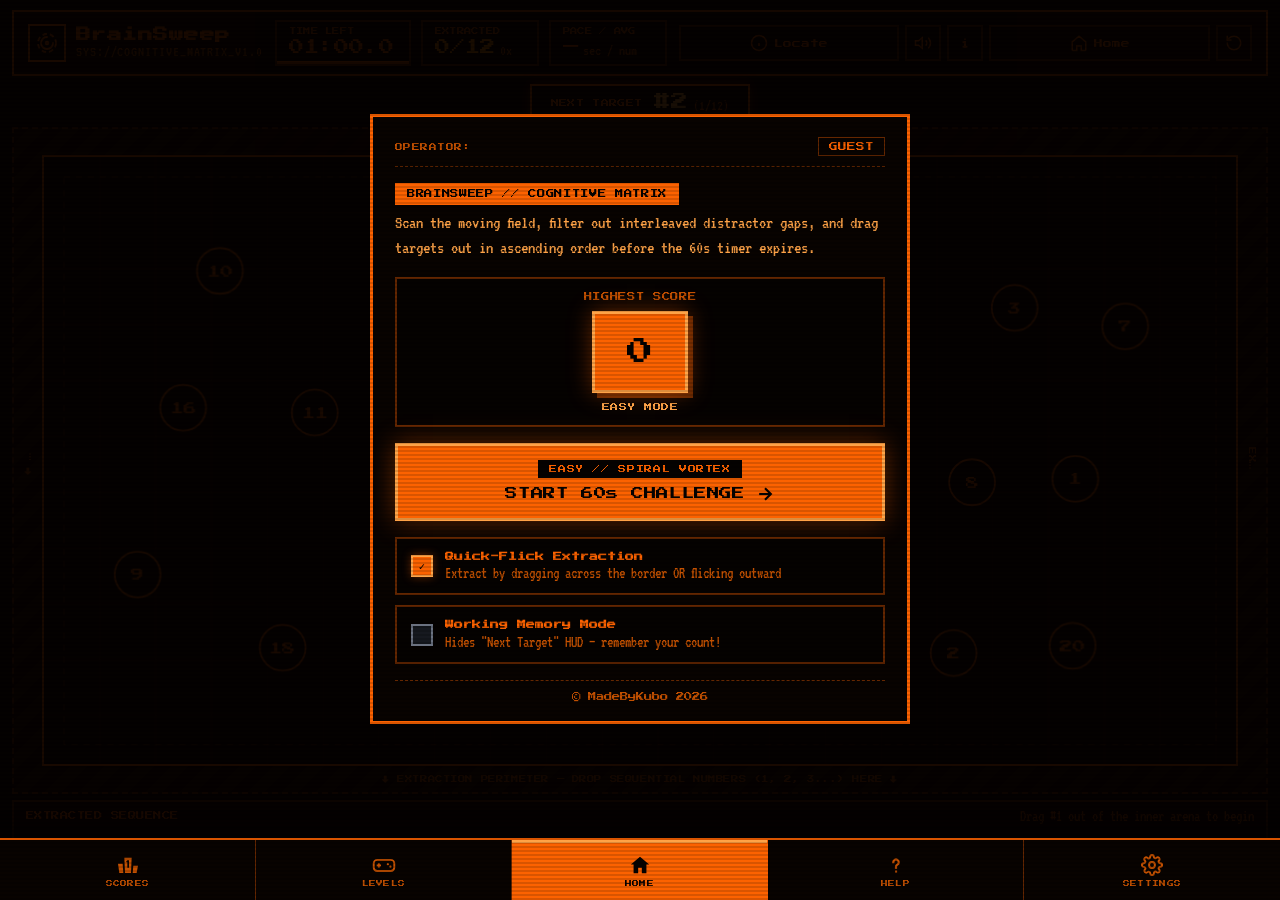
==== index.html @ 67d2efda "Remove subtitles in Settings rows and unify row and badge dimensions" ====
<!DOCTYPE html>
<html lang="en">
<head>
  <meta charset="UTF-8" />
  <meta name="viewport" content="width=device-width, initial-scale=1.0, maximum-scale=1.0, user-scalable=no" />
  <meta name="theme-color" content="#fc6200" />
  <meta name="apple-mobile-web-app-capable" content="yes" />
  <meta name="apple-mobile-web-app-status-bar-style" content="black-translucent" />
  <title>BrainSweep — Cognitive Number Extraction Game</title>
  <link rel="manifest" href="manifest.json" />
  <link rel="icon" href="icon.svg" type="image/svg+xml" />
  <link rel="apple-touch-icon" href="icon.svg" />
  <link rel="preconnect" href="https://fonts.googleapis.com">
  <link rel="preconnect" href="https://fonts.gstatic.com" crossorigin>
  <link href="https://fonts.googleapis.com/css2?family=Press+Start+2P&family=VT323&display=swap" rel="stylesheet">
  <script>
    // Apply saved color theme immediately before first paint to prevent theme flash
    (function () {
      var THEMES = {
        amber:   { bg: '#050200', primary: '#FC6200', border: '#FC6200', accent: '#FFA347' },
        green:   { bg: '#001100', primary: '#39FF14', border: '#008F11', accent: '#FFFFFF' },
        cyan:    { bg: '#0B0C10', primary: '#00E5FF', border: '#00E5FF', accent: '#FF007F' },
        magenta: { bg: '#1A0B1F', primary: '#FF00CC', border: '#FF00CC', accent: '#FFE600' }
      };
      try {
        var saved = localStorage.getItem('brainsweep_theme') || 'amber';
        var t = THEMES[saved] || THEMES.amber;
        var root = document.documentElement;
        root.setAttribute('data-theme', saved in THEMES ? saved : 'amber');
        root.style.setProperty('--bg-color', t.bg);
        root.style.setProperty('--primary-text', t.primary);
        root.style.setProperty('--border-color', t.border);
        root.style.setProperty('--accent-color', t.accent);
        var metaTheme = document.querySelector('meta[name="theme-color"]');
        if (metaTheme) metaTheme.setAttribute('content', t.primary);
      } catch (e) {}
    })();
  </script>
  <link rel="stylesheet" href="styles.css" />
</head>
<body>
  <div class="crt-scanlines" aria-hidden="true"></div>
  <div class="app-shell">
    <!-- Top Navigation / Status Header (Gameplay Screen) -->
    <header class="top-bar">
      <div class="brand">
        <div class="brand-logo" aria-hidden="true">
          <svg class="brainsweep-logo-svg" viewBox="0 0 32 32" width="24" height="24" fill="none" stroke="var(--primary-text)" stroke-width="2.4">
            <circle cx="16" cy="16" r="12" stroke-dasharray="6 4" />
            <path d="M16 8a8 8 0 1 0 8 8" stroke-linecap="round" />
            <circle cx="16" cy="16" r="3" fill="var(--primary-text)" stroke="none" />
          </svg>
        </div>
        <div>
          <h1 class="brand-title">BrainSweep</h1>
          <p class="brand-subtitle">SYS://COGNITIVE_MATRIX_V1.0</p>
        </div>
      </div>

      <!-- Secondary Telemetry HUD in Header -->
      <div class="hud-bar" id="hudBar">
        <div class="hud-card timer-card" id="timerHudCard">
          <span class="hud-label">TIME LEFT</span>
          <div class="hud-value-wrap">
            <span class="hud-value mono" id="hudTimer">01:00.0</span>
          </div>
          <div class="timer-progress-track">
            <div class="timer-progress-bar" id="timerProgressBar"></div>
          </div>
        </div>

        <div class="hud-card streak-card">
          <span class="hud-label">EXTRACTED</span>
          <div class="hud-value-wrap">
            <span class="hud-value accent-emerald" id="hudExtracted">0</span>
            <span class="hud-sub" id="hudStreakBadge">0x streak</span>
          </div>
        </div>

        <div class="hud-card pace-card" id="paceHudCard">
          <span class="hud-label">PACE / AVG</span>
          <div class="hud-value-wrap">
            <span class="hud-value mono" id="hudPace">—</span>
            <span class="hud-sub">sec / num</span>
          </div>
        </div>
      </div>

      <div class="top-actions">
        <button class="icon-btn has-label" id="btnHint" title="Pulse Next Number (H)" aria-label="Pulse Next Number">
          <svg viewBox="0 0 24 24" width="18" height="18" fill="none" stroke="currentColor" stroke-width="2">
            <circle cx="12" cy="12" r="10"/>
            <line x1="12" y1="16" x2="12" y2="12"/>
            <line x1="12" y1="8" x2="12.01" y2="8"/>
          </svg>
          <span class="btn-label">Locate</span>
        </button>
        <button class="icon-btn icon-only" id="btnSound" title="Toggle Sound Effects (M)" aria-label="Toggle Sound">
          <svg id="iconSoundOn" viewBox="0 0 24 24" width="18" height="18" fill="none" stroke="currentColor" stroke-width="2">
            <polygon points="11 5 6 9 2 9 2 15 6 15 11 19 11 5"/>
            <path d="M15.54 8.46a5 5 0 0 1 0 7.07"/>
            <path d="M19.07 4.93a10 10 0 0 1 0 14.14"/>
          </svg>
        </button>
        <button class="icon-btn icon-only" id="btnInfo" title="Help &amp; Rules (I)" aria-label="Game Help">
          <svg viewBox="0 0 24 24" width="18" height="18" fill="none" stroke="currentColor" stroke-width="2.4" stroke-linecap="square">
            <line x1="12" y1="11" x2="12" y2="17"/>
            <line x1="10" y1="11" x2="12" y2="11"/>
            <line x1="10" y1="17" x2="14" y2="17"/>
            <rect x="11" y="6" width="2" height="2" fill="currentColor" stroke="none"/>
          </svg>
        </button>
        <button class="icon-btn has-label" id="btnMenu" title="Return to Home Screen (Esc)" aria-label="Open Home Screen">
          <svg viewBox="0 0 24 24" width="18" height="18" fill="none" stroke="currentColor" stroke-width="2">
            <path d="M3 10.5L12 3l9 7.5V21a1 1 0 0 1-1 1h-5v-6h-6v6H4a1 1 0 0 1-1-1v-10.5z"/>
          </svg>
          <span class="btn-label">Home</span>
        </button>
        <button class="icon-btn icon-only" id="btnReset" title="Reset Round (R)" aria-label="Reset Round">
          <svg viewBox="0 0 24 24" width="18" height="18" fill="none" stroke="currentColor" stroke-width="2" stroke-linecap="round" stroke-linejoin="round">
            <path d="M3 12a9 9 0 1 0 9-9 9.75 9.75 0 0 0-6.74 2.74L3 8"/>
            <polyline points="3 3 3 8 8 8"/>
          </svg>
        </button>
      </div>
    </header>

    <!-- Main Game Stage -->
    <main class="stage-wrapper">
      <!-- Offline Survival Sweep Status Banner -->
      <div class="offline-banner" id="offlineStageBanner" hidden>
        <span>⚡ OFFLINE MODE: SURVIVAL SWEEP</span>
        <span class="offline-banner-sub" id="offlineStageBest">Best Offline Score: 0</span>
      </div>

      <!-- Horizontally Centered Next Target HUD Dock Directly Above Arena -->
      <div class="center-target-dock" id="centerTargetDock">
        <div class="hud-card target-card" id="targetHudCard">
          <span class="hud-label">NEXT TARGET</span>
          <div class="hud-value-wrap">
            <span class="hud-value accent-cyan" id="hudNextTarget">#1</span>
            <span class="hud-sub" id="hudTotalTarget">(1/12)</span>
          </div>
        </div>
      </div>

      <!-- Outer Extraction Ring / Drop Zone -->
      <div class="extraction-frame" id="extractionFrame">
        <div class="extraction-ring-label top-label">
          <span>↑ DRAG OR FLICK NUMBERS OUTSIDE THE ARENA BORDER TO EXTRACT ↑</span>
        </div>
        <div class="extraction-ring-label bottom-label">
          <span>↓ EXTRACTION PERIMETER — DROP SEQUENTIAL NUMBERS (1, 2, 3...) HERE ↓</span>
        </div>
        <div class="extraction-ring-label left-label">
          <span>← EXTRACT</span>
        </div>
        <div class="extraction-ring-label right-label">
          <span>EXTRACT →</span>
        </div>

        <!-- Inner Playable Arena where numbers move -->
        <div class="arena-container" id="arenaContainer">
          <canvas id="gameCanvas"></canvas>

          <!-- Ghost Trail Spawn Layer (pointer-events: none) -->
          <div class="ghost-layer" id="ghostLayer" aria-hidden="true"></div>

          <!-- Floating Feedback Toast inside Arena -->
          <div class="arena-feedback" id="arenaFeedback"></div>
        </div>
      </div>

      <!-- Collected Numbers Tray at bottom -->
      <section class="extracted-tray" aria-label="Extracted Numbers Sequence">
        <div class="tray-header">
          <span class="tray-title">EXTRACTED SEQUENCE</span>
          <span class="tray-hint" id="trayStatusText">Drag #1 out of the inner arena to begin</span>
        </div>
        <div class="tray-slots" id="extractedSlots"></div>
      </section>
    </main>

    <!-- Footer Credit Bar (Gameplay Screen) -->
    <footer class="site-footer">
      <span class="footer-credit">© MadeByKubo 2026</span>
    </footer>

    <!-- =====================================================================
         1. HOME SCREEN OVERLAY (#setupModal / HomeScreen)
         ===================================================================== -->
    <div class="modal-backdrop home-screen-backdrop active" id="setupModal">
      <div class="modal-card home-screen-card">
        <!-- Player Callsign Strip -->
        <div class="home-player-strip">
          <span class="home-player-label">OPERATOR:</span>
          <button type="button" class="home-player-btn" id="btnChangeUser" title="Click to set or change Player Name">
            <span id="currentPlayerName">GUEST</span>
          </button>
        </div>

        <!-- Header -->
        <div class="modal-header home-header">
          <span class="badge-pill" id="setupBadgePill">BRAINSWEEP // COGNITIVE MATRIX</span>
          <p id="setupSubheadline">Scan the moving field, filter out interleaved distractor gaps, and drag targets out in ascending order before the 60s timer expires.</p>
        </div>

        <!-- Offline Mode Banner (Shown when device is Offline) -->
        <div class="offline-menu-panel" id="offlineMenuPanel" hidden>
          <div class="offline-banner menu-offline-banner">
            <span>⚡ OFFLINE MODE: SURVIVAL SWEEP ⚡</span>
          </div>
        </div>

        <!-- Highest Score Central Display (Animated Loop: Easy -> Medium -> Hard) -->
        <div class="best-play-showcase">
          <div class="best-play-label">HIGHEST SCORE</div>
          <div class="best-play-block" id="homeBestScoreBlock">
            <span class="best-play-number" id="homeBestScoreValue">0</span>
          </div>
          <div class="best-play-sub" id="homeBestScoreSub">EASY MODE</div>
        </div>

        <!-- Start Challenge Prominent Button -->
        <div class="home-start-wrap">
          <button type="button" class="primary-btn home-start-btn" id="btnStartGame">
            <span class="start-btn-diff-tag" id="homeStartDiffLabel">EASY // SPIRAL VORTEX</span>
            <div class="start-btn-main-row">
              <span id="homeStartMainText">START 60s CHALLENGE</span>
              <svg viewBox="0 0 24 24" width="20" height="20" fill="none" stroke="currentColor" stroke-width="2.6">
                <line x1="5" y1="12" x2="19" y2="12"/>
                <polyline points="12 5 19 12 12 19"/>
              </svg>
            </div>
          </button>
        </div>

        <!-- Gameplay Toggles (Stacked Rows) -->
        <div class="home-toggles-stack">
          <label class="toggle-option retro-toggle-row" for="chkQuickFlick">
            <input type="checkbox" id="chkQuickFlick" class="retro-checkbox" checked />
            <span class="retro-checkbox-box" aria-hidden="true"></span>
            <span class="toggle-text">
              <strong>Quick-Flick Extraction</strong>
              <small>Extract by dragging across the border OR flicking outward</small>
            </span>
          </label>

          <label class="toggle-option retro-toggle-row" for="chkMemoryMode">
            <input type="checkbox" id="chkMemoryMode" class="retro-checkbox" />
            <span class="retro-checkbox-box" aria-hidden="true"></span>
            <span class="toggle-text">
              <strong>Working Memory Mode</strong>
              <small>Hides "Next Target" HUD — remember your count!</small>
            </span>
          </label>
        </div>

        <!-- Home Screen Credit -->
        <div class="modal-credit">
          <span>© MadeByKubo 2026</span>
        </div>
      </div>
    </div>

    <!-- =====================================================================
         2. LEVEL SELECT MODAL (#levelSelectModal — Gamepad Icon)
         ===================================================================== -->
    <div class="modal-backdrop" id="levelSelectModal">
      <div class="modal-card level-select-card">
        <div class="leaderboard-top-bar">
          <div class="leaderboard-title-wrap">
            <span class="badge-pill">STAGE SELECTION // 60s LIMIT</span>
            <h2>SELECT DIFFICULTY</h2>
          </div>
          <button type="button" class="icon-btn icon-only" id="btnCloseLevelSelect" title="Close Level Select" aria-label="Close Level Select">
            ✕
          </button>
        </div>

        <div class="level-cards-vertical" id="difficultyGrid">
          <!-- EASY CARD -->
          <div class="level-vertical-card diff-card active" data-difficulty="easy">
            <div class="level-card-info">
              <div class="diff-top">
                <span class="diff-name">EASY MODE</span>
                <span class="diff-time">60s</span>
              </div>
              <div class="diff-range">12 / 20</div>
              <p class="diff-desc">Pool of 20 (1–20): 12 targets &amp; 8 random distractors (60% ratio, ~5s/target). Relaxed scanning pace.</p>
              <div class="diff-best" id="bestEasy">Total: 0 pts (Best: —/12)</div>
            </div>
            <button type="button" class="level-play-btn" data-play-diff="easy">
              <span>PLAY</span>
              <svg viewBox="0 0 24 24" width="16" height="16" fill="currentColor"><polygon points="6 4 20 12 6 20 6 4"/></svg>
            </button>
          </div>

          <!-- MEDIUM CARD -->
          <div class="level-vertical-card diff-card" data-difficulty="medium">
            <div class="level-card-info">
              <div class="diff-top">
                <span class="diff-name">MEDIUM MODE</span>
                <span class="diff-time">60s</span>
              </div>
              <div class="diff-range">20 / 36</div>
              <p class="diff-desc">Pool of 36 (1–36): 20 targets &amp; 16 random distractors (~55% ratio, ~3s/target). Trains inhibitory control.</p>
              <div class="diff-best" id="bestMedium">Total: 0 pts (Best: —/20)</div>
            </div>
            <button type="button" class="level-play-btn" data-play-diff="medium">
              <span>PLAY</span>
              <svg viewBox="0 0 24 24" width="16" height="16" fill="currentColor"><polygon points="6 4 20 12 6 20 6 4"/></svg>
            </button>
          </div>

          <!-- HARD CARD -->
          <div class="level-vertical-card diff-card" data-difficulty="hard">
            <div class="level-card-info">
              <div class="diff-top">
                <span class="diff-name">HARD MODE</span>
                <span class="diff-time">60s</span>
              </div>
              <div class="diff-range">25 / 50</div>
              <p class="diff-desc">Pool of 50 (1–50): 25 targets &amp; 25 distractors (50% ratio, ~2.4s/target) at high trajectory velocity.</p>
              <div class="diff-best" id="bestHard">Total: 0 pts (Best: —/25)</div>
            </div>
            <button type="button" class="level-play-btn" data-play-diff="hard">
              <span>PLAY</span>
              <svg viewBox="0 0 24 24" width="16" height="16" fill="currentColor"><polygon points="6 4 20 12 6 20 6 4"/></svg>
            </button>
          </div>
        </div>
      </div>
    </div>

    <!-- =====================================================================
         3. HELP MODAL (#infoModal — ? Icon: ONLY Rules & Score)
         ===================================================================== -->
    <div class="modal-backdrop" id="infoModal">
      <div class="modal-card info-card">
        <div class="leaderboard-top-bar">
          <div class="leaderboard-title-wrap">
            <span class="badge-pill">SYSTEM MANUAL // GUIDE</span>
            <h2>HOW TO PLAY</h2>
          </div>
          <button type="button" class="icon-btn icon-only" id="btnCloseInfo" title="Close Help" aria-label="Close Help">
            ✕
          </button>
        </div>

        <div class="info-grid">
          <div class="info-block">
            <h3>RULES</h3>
            <p>Scan the moving numbers inside the arena and drag or flick valid target numbers across the dashed extraction border in strict ascending order within <strong>60 seconds</strong>.</p>
            <p>Distractor ("gap") numbers are randomly interleaved within the number pool. Check the centered <strong>NEXT TARGET</strong> indicator (or the Ghost Trail number spawned where you dropped your last target) and ignore the distractor gaps!</p>
          </div>

          <div class="info-block">
            <h3>SCORE</h3>
            <p>Every valid target number you extract before the 60-second timer expires counts toward your <strong>Session Score</strong>:</p>
            <ul class="info-list">
              <li>• <strong>EASY:</strong> Up to 12 points per session (Pool of 20)</li>
              <li>• <strong>MEDIUM:</strong> Up to 20 points per session (Pool of 36)</li>
              <li>• <strong>HARD:</strong> Up to 25 points per session (Pool of 50, High Speed)</li>
            </ul>
            <p>At the end of each round, your <strong>Session Score</strong> is automatically added to your cumulative <strong>Total Score</strong> on the Global Leaderboard for that difficulty!</p>
          </div>

          <div class="info-block">
            <h3>CREDIT</h3>
            <p>© MadeByKubo 2026</p>
            <div class="help-credit-links">
              <a href="https://youtube.com/@madebykubo" target="_blank" rel="noopener noreferrer" class="footer-link">[ YOUTUBE ]</a>
              <a href="https://www.instagram.com/madebykubo" target="_blank" rel="noopener noreferrer" class="footer-link">[ INSTAGRAM ]</a>
            </div>
          </div>
        </div>
      </div>
    </div>

    <!-- =====================================================================
         4. SETTINGS MODAL (#settingsModal — Gear Icon)
         ===================================================================== -->
    <div class="modal-backdrop" id="settingsModal">
      <div class="modal-card settings-card">
        <div class="leaderboard-top-bar">
          <div class="leaderboard-title-wrap">
            <span class="badge-pill">SYSTEM CONFIGURATION</span>
            <h2>SETTINGS</h2>
          </div>
          <button type="button" class="icon-btn icon-only" id="btnCloseSettings" title="Close Settings" aria-label="Close Settings">
            ✕
          </button>
        </div>

        <div class="settings-rows-list">
          <!-- 1. Sounds Toggle Row -->
          <button type="button" class="settings-row-btn" id="btnSettingSound">
            <div class="settings-row-left">
              <div class="settings-icon-box" id="settingSoundIconBox">
                <svg id="settingSoundSvgOn" viewBox="0 0 24 24" width="22" height="22" fill="none" stroke="currentColor" stroke-width="2.2">
                  <polygon points="11 5 6 9 2 9 2 15 6 15 11 19 11 5"/>
                  <path d="M15.54 8.46a5 5 0 0 1 0 7.07"/>
                  <path d="M19.07 4.93a10 10 0 0 1 0 14.14"/>
                </svg>
                <svg id="settingSoundSvgOff" viewBox="0 0 24 24" width="22" height="22" fill="none" stroke="currentColor" stroke-width="2.2" hidden>
                  <polygon points="11 5 6 9 2 9 2 15 6 15 11 19 11 5"/>
                  <line x1="23" y1="9" x2="17" y2="15"/>
                  <line x1="17" y1="9" x2="23" y2="15"/>
                </svg>
              </div>
              <div class="settings-row-text">
                <span class="settings-row-title">SOUNDS</span>
              </div>
            </div>
            <span class="settings-value-badge" id="settingSoundValue">ON</span>
          </button>

          <!-- 2. Difficulty Cycling Row (Easy -> Medium -> Hard -> Easy) -->
          <button type="button" class="settings-row-btn" id="btnSettingDifficulty">
            <div class="settings-row-left">
              <div class="settings-icon-box">
                <svg viewBox="0 0 24 24" width="22" height="22" fill="none" stroke="currentColor" stroke-width="2.2">
                  <rect x="3" y="14" width="4" height="7"/>
                  <rect x="10" y="9" width="4" height="12"/>
                  <rect x="17" y="4" width="4" height="17"/>
                </svg>
              </div>
              <div class="settings-row-text">
                <span class="settings-row-title">DIFFICULTY</span>
              </div>
            </div>
            <span class="settings-value-badge" id="settingDifficultyValue">EASY</span>
          </button>

          <!-- 3. Trajectory Pattern Row (Opens Sub-Popup) -->
          <button type="button" class="settings-row-btn" id="btnSettingTrajectory">
            <div class="settings-row-left">
              <div class="settings-icon-box">
                <svg viewBox="0 0 24 24" width="22" height="22" fill="none" stroke="currentColor" stroke-width="2.2">
                  <path d="M12 12m-2 0a2 2 0 1 0 4 0a4 4 0 1 0 -8 0a6 6 0 1 0 12 0a8 8 0 1 0 -16 0"/>
                </svg>
              </div>
              <div class="settings-row-text">
                <span class="settings-row-title">TRAJECTORY PATTERN</span>
              </div>
            </div>
            <span class="settings-value-badge" id="settingTrajectoryValue">SPIRAL VORTEX</span>
          </button>

          <!-- 4. Color Theme Row (Opens Sub-Popup) -->
          <button type="button" class="settings-row-btn" id="btnSettingTheme">
            <div class="settings-row-left">
              <div class="settings-icon-box">
                <svg viewBox="0 0 24 24" width="22" height="22" fill="none" stroke="currentColor" stroke-width="2.2">
                  <circle cx="12" cy="12" r="9"/>
                  <circle cx="9.5" cy="9.5" r="1.3" fill="currentColor"/>
                  <circle cx="14.5" cy="9.5" r="1.3" fill="currentColor"/>
                  <circle cx="8.5" cy="14" r="1.3" fill="currentColor"/>
                  <circle cx="15" cy="14.5" r="1.6" fill="currentColor"/>
                </svg>
              </div>
              <div class="settings-row-text">
                <span class="settings-row-title">COLOR THEME</span>
              </div>
            </div>
            <span class="settings-value-badge" id="settingThemeValue">DEFAULT</span>
          </button>
        </div>

        <div class="modal-footer">
          <button type="button" class="secondary-btn" id="btnCancelSettings" style="width: 100%;">CANCEL / DONE</button>
        </div>
      </div>
    </div>

    <!-- =====================================================================
         5. TRAJECTORY SUB-POPUP MODAL (#trajectoryModal)
         ===================================================================== -->
    <div class="modal-backdrop sub-modal-backdrop" id="trajectoryModal">
      <div class="modal-card trajectory-popup-card">
        <div class="leaderboard-top-bar">
          <div class="leaderboard-title-wrap">
            <span class="badge-pill">MOVEMENT VECTOR</span>
            <h2>SELECT TRAJECTORY</h2>
          </div>
          <button type="button" class="icon-btn icon-only" id="btnCloseTrajectory" title="Cancel / Close" aria-label="Close Trajectory Popup">
            ✕
          </button>
        </div>

        <div class="trajectory-options-list" id="patternGrid">
          <button type="button" class="pattern-chip active" data-pattern="spiral">
            <span class="pattern-icon">🌀</span>
            <div class="pattern-chip-info">
              <strong>Spiral Vortex</strong>
              <small>Concentric inward/outward spiral orbits</small>
            </div>
          </button>

          <button type="button" class="pattern-chip" data-pattern="zigzag">
            <span class="pattern-icon">⚡</span>
            <div class="pattern-chip-info">
              <strong>Zig-Zag Sweep</strong>
              <small>Sharp angular sawtooth vectors</small>
            </div>
          </button>

          <button type="button" class="pattern-chip" data-pattern="random">
            <span class="pattern-icon">🎲</span>
            <div class="pattern-chip-info">
              <strong>Random Drift</strong>
              <small>Chaotic multi-directional elastic motion</small>
            </div>
          </button>

          <button type="button" class="pattern-chip" data-pattern="wave">
            <span class="pattern-icon">🌊</span>
            <div class="pattern-chip-info">
              <strong>Harmonic Wave</strong>
              <small>Flowing sinusoidal streams</small>
            </div>
          </button>

          <button type="button" class="pattern-chip" data-pattern="mixed">
            <span class="pattern-icon">🔀</span>
            <div class="pattern-chip-info">
              <strong>Hybrid Chaos</strong>
              <small>Combines spiral, zig-zag &amp; random</small>
            </div>
          </button>
        </div>

        <div class="modal-footer">
          <button type="button" class="secondary-btn" id="btnCancelTrajectory" style="width: 100%;">CANCEL</button>
        </div>
      </div>
    </div>

    <!-- =====================================================================
         5B. COLOR THEME SUB-POPUP MODAL (#themeModal)
         ===================================================================== -->
    <div class="modal-backdrop sub-modal-backdrop" id="themeModal">
      <div class="modal-card trajectory-popup-card theme-popup-card">
        <div class="leaderboard-top-bar">
          <div class="leaderboard-title-wrap">
            <span class="badge-pill">DISPLAY PALETTE</span>
            <h2>COLOR THEME</h2>
          </div>
          <button type="button" class="icon-btn icon-only" id="btnCloseTheme" title="Cancel / Close" aria-label="Close Color Theme Popup">
            ✕
          </button>
        </div>

        <div class="trajectory-options-list" id="themeGrid">
          <button type="button" class="pattern-chip theme-chip active" data-theme-id="amber">
            <span class="theme-swatch" style="background: #050200; border-color: #FC6200;">
              <span class="theme-swatch-dot" style="background: #FC6200;"></span>
            </span>
            <div class="pattern-chip-info">
              <strong>Default (Retro Orange)</strong>
              <small>BG: #050200 • Primary: #FC6200 • Accent: #FFA347</small>
            </div>
          </button>

          <button type="button" class="pattern-chip theme-chip" data-theme-id="green">
            <span class="theme-swatch" style="background: #001100; border-color: #008F11;">
              <span class="theme-swatch-dot" style="background: #39FF14;"></span>
            </span>
            <div class="pattern-chip-info">
              <strong>Phosphor Green</strong>
              <small>BG: #001100 • Primary: #39FF14 • Border: #008F11</small>
            </div>
          </button>

          <button type="button" class="pattern-chip theme-chip" data-theme-id="cyan">
            <span class="theme-swatch" style="background: #0B0C10; border-color: #00E5FF;">
              <span class="theme-swatch-dot" style="background: #00E5FF; box-shadow: 0 0 6px #FF007F;"></span>
            </span>
            <div class="pattern-chip-info">
              <strong>Cyberpunk Cyan</strong>
              <small>BG: #0B0C10 • Primary: #00E5FF • Accent: #FF007F</small>
            </div>
          </button>

          <button type="button" class="pattern-chip theme-chip" data-theme-id="magenta">
            <span class="theme-swatch" style="background: #1A0B1F; border-color: #FF00CC;">
              <span class="theme-swatch-dot" style="background: #FF00CC; box-shadow: 0 0 6px #FFE600;"></span>
            </span>
            <div class="pattern-chip-info">
              <strong>Vaporwave Magenta</strong>
              <small>BG: #1A0B1F • Primary: #FF00CC • Accent: #FFE600</small>
            </div>
          </button>
        </div>

        <div class="modal-footer">
          <button type="button" class="secondary-btn" id="btnCancelTheme" style="width: 100%;">CANCEL</button>
        </div>
      </div>
    </div>

    <!-- =====================================================================
         6. RESULTS / COGNITIVE TELEMETRY MODAL (#resultsModal)
         ===================================================================== -->
    <div class="modal-backdrop" id="resultsModal">
      <div class="modal-card results-card">
        <div class="top-nav-strip modal-nav-strip">
          <button type="button" class="top-strip-icon-btn" id="btnLeaderboardResults" title="Total Score Leaderboard" aria-label="Open Leaderboard">
            <svg viewBox="0 0 36 32" width="28" height="26" fill="currentColor" aria-hidden="true">
              <path d="M3 13 L10 13 L11 29 L5 29 Z" />
              <path d="M26 16 L33 16 L31 29 L25 29 Z" />
              <path fill-rule="evenodd" clip-rule="evenodd" d="M12.5 5 L23.5 5 L22.5 29 L13.5 29 Z M17 9 L19.5 9 L19.5 20 L17 20 L17 12 L15.5 12 L15.5 10.2 Z" />
            </svg>
          </button>

          <button type="button" class="top-player-center" id="btnResultsChangeUser" title="Click to set or change Player Name">
            <span class="top-player-name" id="resultsPlayerName">GUEST</span>
          </button>

          <button type="button" class="top-strip-icon-btn" id="btnResultsMenuIcon" title="Open Settings" aria-label="Open Settings">
            <svg viewBox="0 0 24 24" width="26" height="26" fill="none" stroke="currentColor" stroke-width="2.1" stroke-linecap="round" stroke-linejoin="round" aria-hidden="true">
              <circle cx="12" cy="12" r="3.2" />
              <path d="M19.4 15a1.65 1.65 0 0 0 .33 1.82l.06.06a2 2 0 1 1-2.83 2.83l-.06-.06a1.65 1.65 0 0 0-1.82-.33 1.65 1.65 0 0 0-1 1.51V21a2 2 0 1 1-4 0v-.09A1.65 1.65 0 0 0 9 19.4a1.65 1.65 0 0 0-1.82.33l-.06.06a2 2 0 1 1-2.83-2.83l.06-.06a1.65 1.65 0 0 0 .33-1.82 1.65 1.65 0 0 0-1.51-1H3a2 2 0 1 1 0-4h.09A1.65 1.65 0 0 0 4.6 9a1.65 1.65 0 0 0-.33-1.82l-.06-.06a2 2 0 1 1 2.83-2.83l.06.06a1.65 1.65 0 0 0 1.82.33H9a1.65 1.65 0 0 0 1-1.51V3a2 2 0 1 1 4 0v.09a1.65 1.65 0 0 0 1 1.51 1.65 1.65 0 0 0 1.82-.33l.06-.06a2 2 0 1 1 2.83 2.83l-.06.06a1.65 1.65 0 0 0-.33 1.82V9a1.65 1.65 0 0 0 1.51 1H21a2 2 0 1 1 0 4h-.09a1.65 1.65 0 0 0-1.51 1z" />
            </svg>
          </button>
        </div>

        <div class="modal-header">
          <span class="badge-pill" id="resultBadge">SESSION COMPLETE</span>
          <h2 id="resultHeadline">Time's Up!</h2>
          <p id="resultSubheadline">Here is your cognitive visual-motor breakdown.</p>
        </div>

        <div class="stats-grid">
          <div class="stat-box">
            <span class="stat-label">SESSION SCORE</span>
            <span class="stat-val accent-cyan" id="resExtracted">0</span>
          </div>
          <div class="stat-box">
            <span class="stat-label">TOTAL SCORE</span>
            <span class="stat-val mono accent-amber" id="resTime">—</span>
          </div>
          <div class="stat-box">
            <span class="stat-label">AVG SPEED</span>
            <span class="stat-val mono" id="resAvgSpeed">3.05s / #</span>
          </div>
          <div class="stat-box">
            <span class="stat-label">ACCURACY</span>
            <span class="stat-val accent-emerald" id="resAccuracy">100%</span>
          </div>
        </div>

        <!-- Reaction Split Mini Chart -->
        <div class="telemetry-section">
          <div class="telemetry-header">
            <span>Visual Search &amp; Extraction Splits (sec per number)</span>
            <span id="resCognitiveRank" class="rank-chip">Cognitive Rating: S</span>
          </div>
          <div class="split-bars" id="splitBarsContainer"></div>
        </div>

        <div class="modal-footer results-actions">
          <button type="button" class="secondary-btn" id="btnChangeConfig">Home Screen</button>
          <button type="button" class="primary-btn" id="btnPlayAgain">
            <span>PLAY AGAIN</span>
          </button>
        </div>
      </div>
    </div>

    <!-- =====================================================================
         7. PLAYER REGISTRATION MODAL (#registerModal)
         ===================================================================== -->
    <div class="modal-backdrop sub-modal-backdrop" id="registerModal">
      <div class="modal-card register-card">
        <div class="modal-header">
          <span class="badge-pill">GLOBAL LEADERBOARD PROFILE</span>
          <h2>Player Registration</h2>
          <p>Enter your unique callsign and email to record your cumulative scores on the Global BrainSweep Leaderboard.</p>
        </div>

        <form id="registerForm" class="register-form" novalidate>
          <div class="form-field">
            <label for="regUsername">USERNAME (UNIQUE)</label>
            <input
              type="text"
              id="regUsername"
              name="username"
              maxlength="20"
              placeholder="e.g. NeoCortex99"
              autocomplete="username"
              required
            />
          </div>

          <div class="form-field">
            <label for="regEmail">EMAIL ADDRESS</label>
            <input
              type="email"
              id="regEmail"
              name="email"
              maxlength="80"
              placeholder="e.g. player@domain.com"
              autocomplete="email"
              required
            />
          </div>

          <div class="form-error" id="regErrorMsg" hidden></div>

          <div class="modal-footer register-actions">
            <button type="button" class="secondary-btn" id="btnCancelRegister">Cancel</button>
            <button type="submit" class="primary-btn" id="btnSubmitRegister">
              <span id="btnSubmitRegisterText">SAVE &amp; CONTINUE</span>
            </button>
          </div>
        </form>
      </div>
    </div>

    <!-- =====================================================================
         8. GLOBAL CUMULATIVE SCORE LEADERBOARD MODAL (#leaderboardModal)
         ===================================================================== -->
    <div class="modal-backdrop" id="leaderboardModal">
      <div class="modal-card leaderboard-card">
        <div class="leaderboard-top-bar">
          <div class="leaderboard-title-wrap">
            <span class="badge-pill">TOP 50 GLOBAL RANKINGS</span>
            <h2>TOTAL SCORE LEADERBOARD</h2>
          </div>
          <button type="button" class="icon-btn icon-only" id="btnCloseLeaderboard" title="Close Leaderboard" aria-label="Close Leaderboard">
            ✕
          </button>
        </div>

        <!-- 3 Difficulty Cumulative Tabs: EASY TOTAL | MEDIUM TOTAL | HARD TOTAL -->
        <div class="leaderboard-tabs" id="leaderboardTabs" role="tablist">
          <button type="button" class="lb-tab active" data-lb-diff="easy" role="tab" aria-selected="true">EASY TOTAL</button>
          <button type="button" class="lb-tab" data-lb-diff="medium" role="tab" aria-selected="false">MEDIUM TOTAL</button>
          <button type="button" class="lb-tab" data-lb-diff="hard" role="tab" aria-selected="false">HARD TOTAL</button>
        </div>

        <!-- Leaderboard Table Container -->
        <div class="leaderboard-table-wrap">
          <table class="leaderboard-table" aria-label="Global High Scores">
            <thead>
              <tr>
                <th class="col-pos">POS</th>
                <th class="col-name">NAME</th>
                <th class="col-pts">POINTS</th>
              </tr>
            </thead>
            <tbody id="leaderboardTableBody">
              <tr>
                <td colspan="3" class="lb-status-cell">Loading global scores...</td>
              </tr>
            </tbody>
          </table>
        </div>

        <div class="leaderboard-footer">
          <span class="lb-user-indicator" id="lbUserIndicator">Playing as: —</span>
          <div class="lb-footer-actions">
            <button type="button" class="mini-action-btn" id="btnRefreshLeaderboard">↻ Refresh</button>
            <button type="button" class="mini-action-btn" id="btnLbChangeUser">Change User</button>
          </div>
        </div>
      </div>
    </div>

    <!-- =====================================================================
         9. FIXED 5-ICON BOTTOM NAVIGATION TRAY (#bottomNav)
         Order: 1. High Score | 2. Gamepad | 3. Home | 4. Help (?) | 5. Settings
         ===================================================================== -->
    <nav class="bottom-nav-tray" id="bottomNav" aria-label="Main Navigation">
      <!-- 1. High Score Icon (Podium) -->
      <button type="button" class="bottom-nav-btn" data-nav="leaderboard" id="navBtnLeaderboard" title="Total Score Leaderboard" aria-label="High Scores">
        <svg viewBox="0 0 36 32" width="24" height="22" fill="currentColor" aria-hidden="true">
          <path d="M3 14 L10 14 L11 28 L5 28 Z" />
          <path d="M26 17 L33 17 L31 28 L25 28 Z" />
          <path fill-rule="evenodd" clip-rule="evenodd" d="M12.5 5 L23.5 5 L22.5 28 L13.5 28 Z M17 9 L19.5 9 L19.5 20 L17 20 L17 12 L15.5 12 L15.5 10.2 Z" />
        </svg>
        <span class="bottom-nav-label">SCORES</span>
      </button>

      <!-- 2. Gamepad Icon (Play / Levels) -->
      <button type="button" class="bottom-nav-btn" data-nav="levels" id="navBtnLevels" title="Select Difficulty / Stage" aria-label="Level Select">
        <svg viewBox="0 0 28 24" width="24" height="22" fill="none" stroke="currentColor" stroke-width="2.2" stroke-linejoin="round" aria-hidden="true">
          <rect x="2" y="6" width="24" height="13" rx="4" />
          <line x1="8" y1="10" x2="8" y2="15" />
          <line x1="5.5" y1="12.5" x2="10.5" y2="12.5" />
          <circle cx="18.5" cy="11" r="1.3" fill="currentColor" stroke="none" />
          <circle cx="21.5" cy="14" r="1.3" fill="currentColor" stroke="none" />
        </svg>
        <span class="bottom-nav-label">LEVELS</span>
      </button>

      <!-- 3. Home Icon (House) -->
      <button type="button" class="bottom-nav-btn active" data-nav="home" id="navBtnHome" title="Home Screen" aria-label="Home Screen">
        <svg viewBox="0 0 24 24" width="24" height="22" fill="currentColor" aria-hidden="true">
          <path d="M12 3L2 11.5h3V21h5v-6h4v6h5v-9.5h3L12 3z" />
        </svg>
        <span class="bottom-nav-label">HOME</span>
      </button>

      <!-- 4. Help Icon (Question Mark) -->
      <button type="button" class="bottom-nav-btn" data-nav="help" id="navBtnHelp" title="Rules &amp; Scoring Guide" aria-label="Help">
        <svg viewBox="0 0 24 24" width="24" height="22" fill="none" stroke="currentColor" stroke-width="2.4" stroke-linecap="square" aria-hidden="true">
          <path d="M9 9a3 3 0 1 1 4.5 2.6c-.9.5-1.5 1.2-1.5 2.4v1" />
          <rect x="11" y="18" width="2.2" height="2.2" fill="currentColor" stroke="none" />
        </svg>
        <span class="bottom-nav-label">HELP</span>
      </button>

      <!-- 5. Settings Icon (Gear / Cog) -->
      <button type="button" class="bottom-nav-btn" data-nav="settings" id="navBtnSettings" title="Game Settings" aria-label="Settings">
        <svg viewBox="0 0 24 24" width="24" height="22" fill="none" stroke="currentColor" stroke-width="2.1" stroke-linecap="round" stroke-linejoin="round" aria-hidden="true">
          <circle cx="12" cy="12" r="3.2" />
          <path d="M19.4 15a1.65 1.65 0 0 0 .33 1.82l.06.06a2 2 0 1 1-2.83 2.83l-.06-.06a1.65 1.65 0 0 0-1.82-.33 1.65 1.65 0 0 0-1 1.51V21a2 2 0 1 1-4 0v-.09A1.65 1.65 0 0 0 9 19.4a1.65 1.65 0 0 0-1.82.33l-.06.06a2 2 0 1 1-2.83-2.83l.06-.06a1.65 1.65 0 0 0 .33-1.82 1.65 1.65 0 0 0-1.51-1H3a2 2 0 1 1 0-4h.09A1.65 1.65 0 0 0 4.6 9a1.65 1.65 0 0 0-.33-1.82l-.06-.06a2 2 0 1 1 2.83-2.83l.06.06a1.65 1.65 0 0 0 1.82.33H9a1.65 1.65 0 0 0 1-1.51V3a2 2 0 1 1 4 0v.09a1.65 1.65 0 0 0 1 1.51 1.65 1.65 0 0 0 1.82-.33l.06-.06a2 2 0 1 1 2.83 2.83l-.06.06a1.65 1.65 0 0 0-.33 1.82V9a1.65 1.65 0 0 0 1.51 1H21a2 2 0 1 1 0 4h-.09a1.65 1.65 0 0 0-1.51 1z" />
        </svg>
        <span class="bottom-nav-label">SETTINGS</span>
      </button>
    </nav>

    <!-- iOS PWA Installation Prompt Banner -->
    <div class="ios-install-banner" id="iosInstallBanner" role="region" aria-label="Install BrainSweep on iOS" hidden>
      <div class="ios-install-content">
        <svg class="ios-share-icon" viewBox="0 0 24 24" width="16" height="16" fill="none" stroke="currentColor" stroke-width="2.2" stroke-linecap="square" aria-hidden="true">
          <path d="M4 12v8a2 2 0 0 0 2 2h12a2 2 0 0 0 2-2v-8"/>
          <polyline points="16 6 12 2 8 6"/>
          <line x1="12" y1="2" x2="12" y2="15"/>
        </svg>
        <span class="ios-install-text">
          Install BrainSweep: Tap the Share icon, then 'Add to Home Screen'.
        </span>
      </div>
      <button type="button" class="ios-install-close" id="btnCloseIosBanner" title="Dismiss install prompt" aria-label="Dismiss install prompt">
        ✕
      </button>
    </div>
  </div>

  <script src="game.js"></script>
</body>
</html>
---- styles.css ----
:root,
:root[data-theme="amber"] {
  --bg-color: #050200;
  --primary-text: #fc6200;
  --border-color: #fc6200;
  --accent-color: #ffa347;
}

:root[data-theme="green"] {
  --bg-color: #001100;
  --primary-text: #39FF14;
  --border-color: #008F11;
  --accent-color: #FFFFFF;
}

:root[data-theme="cyan"] {
  --bg-color: #0B0C10;
  --primary-text: #00E5FF;
  --border-color: #00E5FF;
  --accent-color: #FF007F;
}

:root[data-theme="magenta"] {
  --bg-color: #1A0B1F;
  --primary-text: #FF00CC;
  --border-color: #FF00CC;
  --accent-color: #FFE600;
}

:root {
  --bg-deep: var(--bg-color);
  --bg-panel: color-mix(in srgb, var(--bg-color) 95%, var(--primary-text) 5%);
  --bg-card: color-mix(in srgb, var(--bg-color) 92%, var(--primary-text) 8%);
  --border-subtle: color-mix(in srgb, var(--border-color) 38%, transparent);
  --border-glow: color-mix(in srgb, var(--border-color) 85%, transparent);
  --text-main: var(--primary-text);
  --text-bright: var(--accent-color);
  --text-muted: color-mix(in srgb, var(--primary-text) 76%, var(--bg-color) 24%);
  --accent-cyan: var(--primary-text);
  --accent-indigo: var(--border-color);
  --accent-emerald: var(--primary-text);
  --accent-amber: var(--accent-color);
  --accent-rose: #ff1e42;
  --font-pixel: 'Press Start 2P', monospace;
  --font-terminal: 'VT323', monospace;
}

:root[data-theme="amber"] {
  --bg-deep: #050200;
  --bg-panel: #080300;
  --bg-card: rgba(28, 10, 0, 0.92);
  --border-subtle: rgba(252, 98, 0, 0.38);
  --border-glow: rgba(252, 98, 0, 0.85);
  --text-main: #fc6200;
  --text-bright: #ffa347;
  --text-muted: #c45100;
  --accent-cyan: #fc6200;
  --accent-indigo: #d95300;
  --accent-emerald: #ff8800;
  --accent-amber: #ffc400;
  --accent-rose: #ff1e42;
}

* {
  box-sizing: border-box;
  margin: 0;
  padding: 0;
  user-select: none;
  -webkit-user-select: none;
}

html, body {
  width: 100%;
  height: 100%;
  overflow: hidden;
  background: var(--bg-color);
  color: var(--primary-text);
  font-family: var(--font-terminal);
  -webkit-font-smoothing: antialiased;
}

/* Very subtle non-fatiguing LCD texture */
.crt-scanlines {
  position: fixed;
  inset: 0;
  pointer-events: none;
  z-index: 999;
  background: linear-gradient(
    rgba(18, 16, 16, 0) 50%,
    rgba(0, 0, 0, 0.14) 50%
  );
  background-size: 100% 4px;
}

.app-shell {
  display: flex;
  flex-direction: column;
  width: 100vw;
  height: 100vh;
  height: 100dvh;
  padding: 10px 12px;
  gap: 8px;
}

/* Top Bar (Gameplay Screen) */
.top-bar {
  display: flex;
  align-items: center;
  justify-content: space-between;
  gap: 12px;
  background: var(--bg-panel);
  border: 2px solid var(--border-color);
  padding: 8px 14px;
  flex-shrink: 0;
}

.brand {
  display: flex;
  align-items: center;
  gap: 10px;
}

.brand-logo {
  width: 38px;
  height: 38px;
  background: var(--bg-color);
  border: 2px solid var(--border-color);
  display: flex;
  align-items: center;
  justify-content: center;
  color: var(--primary-text);
  flex-shrink: 0;
}

.brainsweep-logo-svg {
  stroke: var(--primary-text);
  color: var(--primary-text);
}

.home-brand-banner {
  display: flex;
  align-items: center;
  gap: 10px;
}

.home-brand-logo {
  width: 34px;
  height: 34px;
}

.brand-title {
  font-family: var(--font-pixel);
  font-size: 0.92rem;
  letter-spacing: 0.03em;
  color: var(--primary-text);
}

.brand-subtitle {
  font-family: var(--font-terminal);
  font-size: 0.95rem;
  letter-spacing: 0.06em;
  color: var(--text-muted);
  margin-top: 2px;
}

/* Top Navigation Strip on Home & Results Modals: [ Orange Podium (Left) | Player Name (Center) | Settings (Right) ] */
.top-nav-strip {
  display: grid;
  grid-template-columns: 38px 1fr 38px;
  align-items: center;
  width: 100%;
  padding-bottom: 5px;
  margin-bottom: -6px;
  border-bottom: 1px dashed var(--border-subtle);
}

.top-strip-icon-btn {
  width: 34px;
  height: 30px;
  background: transparent;
  color: var(--text-main);
  border: none;
  display: inline-flex;
  align-items: center;
  justify-content: center;
  cursor: pointer;
  transition: transform 0.12s steps(2), color 0.12s ease;
}

.top-strip-icon-btn:last-child {
  justify-self: end;
}

.top-strip-icon-btn:hover {
  color: var(--text-bright);
  transform: scale(1.08);
}

.top-player-center {
  background: transparent;
  border: none;
  color: var(--text-main);
  display: inline-flex;
  align-items: center;
  justify-content: center;
  justify-self: center;
  padding: 4px 10px;
  max-width: 100%;
  cursor: pointer;
}

.top-player-center:hover .top-player-name {
  color: var(--text-bright);
  text-decoration: underline;
}

.top-player-name {
  font-family: var(--font-pixel);
  font-size: 0.78rem;
  letter-spacing: 0.05em;
  color: var(--text-main);
  overflow: hidden;
  text-overflow: ellipsis;
  white-space: nowrap;
}

/* HUD Bar */
.hud-bar {
  display: flex;
  align-items: stretch;
  gap: 10px;
}

.hud-card {
  background: var(--bg-panel);
  border: 2px solid var(--border-subtle);
  padding: 6px 12px;
  min-width: 118px;
  display: flex;
  flex-direction: column;
  justify-content: center;
  position: relative;
  overflow: hidden;
}

.hud-label {
  font-family: var(--font-pixel);
  font-size: 0.46rem;
  letter-spacing: 0.04em;
  color: var(--text-muted);
  text-transform: uppercase;
  margin-bottom: 4px;
  white-space: nowrap;
}

.hud-value-wrap {
  display: flex;
  align-items: baseline;
  gap: 5px;
  flex-wrap: nowrap;
}

.hud-value {
  font-family: var(--font-pixel);
  font-size: 0.95rem;
  line-height: 1.2;
  color: var(--text-main);
  white-space: nowrap;
}

.hud-value.mono {
  font-family: var(--font-pixel);
}

.hud-sub {
  font-family: var(--font-terminal);
  font-size: 0.95rem;
  color: var(--text-muted);
  white-space: nowrap;
}

.accent-cyan { color: var(--text-bright); }
.accent-emerald { color: var(--accent-emerald); }
.accent-amber { color: var(--accent-amber); }
.accent-rose { color: var(--accent-rose); }

.timer-card {
  min-width: 136px;
}

.timer-progress-track {
  position: absolute;
  bottom: 0;
  left: 0;
  right: 0;
  height: 3px;
  background: var(--bg-color);
}

.timer-progress-bar {
  height: 100%;
  width: 100%;
  background: var(--primary-text);
  transition: width 0.1s linear;
}

/* Top Actions */
.top-actions {
  display: flex;
  align-items: stretch;
  width: 100%;
  gap: 6px;
}

.icon-btn.has-label {
  flex: 1;
}

.icon-btn {
  display: inline-flex;
  align-items: center;
  justify-content: center;
  gap: 6px;
  background: var(--bg-panel);
  color: var(--primary-text);
  border: 2px solid var(--border-subtle);
  padding: 7px 10px;
  min-height: 36px;
  font-family: var(--font-pixel);
  font-size: 0.55rem;
  cursor: pointer;
  transition: background-color 0.12s ease, color 0.12s ease;
}

.icon-btn.icon-only {
  width: 36px;
  padding: 0;
  flex-shrink: 0;
}

.icon-btn:hover {
  border-color: var(--border-color);
  background: var(--primary-text);
  color: var(--bg-color);
}

/* Main Stage Wrapper */
.stage-wrapper {
  flex: 1;
  display: flex;
  flex-direction: column;
  gap: 6px;
  min-height: 0;
}

/* Offline Mode Banner & HUD Adjustments */
.offline-banner {
  display: flex;
  align-items: center;
  justify-content: space-between;
  gap: 10px;
  padding: 6px 14px;
  background: var(--text-main);
  color: #050200;
  border: 2px solid var(--text-bright);
  font-family: var(--font-pixel);
  font-size: 0.54rem;
  letter-spacing: 0.06em;
  flex-shrink: 0;
}

.offline-banner[hidden],
.offline-menu-panel[hidden],
.config-section[hidden] {
  display: none !important;
}

.offline-banner-sub {
  font-size: 0.5rem;
  background: #050200;
  color: var(--text-main);
  padding: 3px 8px;
}

.offline-menu-panel {
  display: flex;
  flex-direction: column;
  gap: 10px;
}

.menu-offline-banner {
  justify-content: center;
  text-align: center;
  padding: 8px 12px;
  font-size: 0.6rem;
}

.offline-survival-card {
  background: #0c0400;
  border: 2px solid var(--text-main);
  padding: 14px 16px;
  display: flex;
  flex-direction: column;
  gap: 8px;
}

/* When in Offline Survival Sweep Mode: Hide Next Target & Pace/Avg, highlight Timer & Extracted */
body.offline-mode #centerTargetDock,
body.offline-mode #paceHudCard {
  display: none !important;
}

body.offline-mode .hud-card {
  min-width: 155px;
}

/* Horizontally Centered Next Target Dock Directly Above Arena */
.center-target-dock {
  display: flex;
  justify-content: center;
  align-items: center;
  width: 100%;
  flex-shrink: 0;
}

.target-card {
  display: inline-flex;
  flex-direction: row;
  align-items: center;
  justify-content: center;
  gap: 12px;
  min-width: 220px;
  padding: 6px 18px;
  background: var(--bg-panel);
  border: 2px solid var(--border-color);
  box-shadow: 0 0 12px var(--border-subtle);
  transform-origin: center;
  will-change: transform, border-color, background-color;
}

.target-card .hud-label {
  margin-bottom: 0;
  font-size: 0.5rem;
  color: var(--primary-text);
}

.target-card .hud-value {
  font-size: 1.05rem;
  color: var(--accent-color);
}

/* 0.3s Peripheral Visual Pulse on Target Update */
.target-card.target-pulse {
  animation: targetHudPulse 0.3s cubic-bezier(0.22, 1, 0.36, 1);
}

@keyframes targetHudPulse {
  0% {
    transform: scale(1);
    border-color: var(--border-color);
    background-color: var(--bg-panel);
  }
  40% {
    transform: scale(1.14);
    border-color: var(--accent-color);
    background-color: var(--bg-card);
    box-shadow: 0 0 22px var(--accent-color);
  }
  100% {
    transform: scale(1);
    border-color: var(--border-color);
    background-color: var(--bg-panel);
  }
}

.target-card.target-pulse .hud-value {
  color: var(--accent-color);
}

/* Outer Extraction Zone */
.extraction-frame {
  --strip-h: 26px;
  --strip-w: 28px;
  flex: 1;
  position: relative;
  padding: var(--strip-h) var(--strip-w);
  background: repeating-linear-gradient(
    -45deg,
    color-mix(in srgb, var(--primary-text) 5%, transparent),
    color-mix(in srgb, var(--primary-text) 5%, transparent) 12px,
    color-mix(in srgb, var(--bg-color) 90%, var(--primary-text) 10%) 12px,
    color-mix(in srgb, var(--bg-color) 90%, var(--primary-text) 10%) 24px
  );
  border: 2px dashed var(--border-subtle);
  display: flex;
  align-items: center;
  justify-content: center;
  transition: border-color 0.15s ease, background-color 0.15s ease;
  min-height: 0;
}

.extraction-frame.dragging-active {
  border-color: var(--accent-color);
  background-color: color-mix(in srgb, var(--primary-text) 12%, transparent);
}

.extraction-frame.extraction-flash {
  border-color: var(--accent-color);
  background-color: color-mix(in srgb, var(--primary-text) 20%, transparent);
}

.extraction-frame.error-flash {
  border-color: var(--accent-rose);
  background-color: rgba(255, 30, 66, 0.12);
}

.extraction-ring-label {
  position: absolute;
  font-family: var(--font-pixel);
  font-size: 0.46rem;
  line-height: 1;
  letter-spacing: 0.08em;
  color: var(--text-muted);
  pointer-events: none;
  text-transform: uppercase;
  display: flex;
  align-items: center;
  justify-content: center;
}

.extraction-ring-label span {
  display: block;
  overflow: hidden;
  text-overflow: ellipsis;
  white-space: nowrap;
  max-width: 100%;
  padding-top: 1px; /* Optical centering for Press Start 2P baseline */
}

.top-label {
  top: 0;
  left: 12px;
  right: 12px;
  height: var(--strip-h);
}

.bottom-label {
  bottom: 0;
  left: 12px;
  right: 12px;
  height: var(--strip-h);
}

.left-label {
  left: 0;
  width: var(--strip-w);
  top: 50%;
  transform: translateY(-50%) rotate(-90deg);
  transform-origin: center;
  white-space: nowrap;
}

.right-label {
  right: 0;
  width: var(--strip-w);
  top: 50%;
  transform: translateY(-50%) rotate(90deg);
  transform-origin: center;
  white-space: nowrap;
}

/* Inner Arena where numbers move */
.arena-container {
  width: 100%;
  height: 100%;
  background: var(--bg-color);
  border: 2px solid var(--border-color);
  position: relative;
  overflow: hidden;
}

#gameCanvas {
  width: 100%;
  height: 100%;
  display: block;
  touch-action: none;
  cursor: crosshair;
}

#gameCanvas:active {
  cursor: grabbing;
}

/* Ghost Trail Spawn Layer & 0.6s Ghost Effect */
.ghost-layer {
  position: absolute;
  inset: 0;
  pointer-events: none;
  overflow: hidden;
  z-index: 6;
}

.ghost-target-spawn {
  position: absolute;
  left: 0;
  top: 0;
  transform: translate(-50%, -50%) scale(1.35);
  pointer-events: none;
  user-select: none;
  font-family: var(--font-pixel);
  font-size: 3.1rem;
  line-height: 1;
  color: var(--primary-text);
  text-shadow: 0 0 10px var(--border-subtle);
  opacity: 0.45;
  white-space: nowrap;
  will-change: transform, opacity;
  animation: ghostTargetFade 0.6s cubic-bezier(0.16, 1, 0.3, 1) forwards;
}

@keyframes ghostTargetFade {
  0% {
    opacity: 0.46;
    transform: translate(-50%, -50%) scale(1.35);
  }
  100% {
    opacity: 0;
    transform: translate(-50%, -50%) scale(0.42);
  }
}

.arena-feedback {
  position: absolute;
  top: 12px;
  left: 50%;
  transform: translateX(-50%);
  max-width: calc(100% - 20px);
  width: max-content;
  padding: 7px 12px;
  border: 2px solid var(--text-main);
  font-family: var(--font-pixel);
  font-size: 0.54rem;
  line-height: 1.45;
  text-align: center;
  white-space: normal;
  word-break: break-word;
  pointer-events: none;
  opacity: 0;
  transition: opacity 0.15s ease, transform 0.15s ease;
  z-index: 10;
}

.arena-feedback.show {
  opacity: 1;
  transform: translateX(-50%) translateY(2px);
}

/* Extracted Tray */
.extracted-tray {
  background: var(--bg-panel);
  border: 2px solid var(--border-subtle);
  padding: 6px 12px;
  display: flex;
  flex-direction: column;
  gap: 4px;
  flex-shrink: 0;
  min-height: 58px;
}

.tray-header {
  display: flex;
  justify-content: space-between;
  align-items: center;
  gap: 8px;
}

.tray-title {
  font-family: var(--font-pixel);
  font-size: 0.52rem;
  letter-spacing: 0.06em;
  color: var(--text-main);
  white-space: nowrap;
}

.tray-hint {
  font-family: var(--font-terminal);
  font-size: 1rem;
  color: var(--text-muted);
  text-align: right;
  overflow: hidden;
  text-overflow: ellipsis;
  white-space: nowrap;
}

.tray-slots {
  display: flex;
  align-items: center;
  gap: 5px;
  overflow-x: auto;
  padding-bottom: 2px;
  scrollbar-width: thin;
}

.extracted-badge {
  min-width: 28px;
  height: 24px;
  padding: 0 5px;
  background: var(--primary-text);
  border: 1px solid var(--border-color);
  color: var(--bg-color);
  font-family: var(--font-pixel);
  font-size: 0.56rem;
  display: inline-flex;
  align-items: center;
  justify-content: center;
}

/* Modals */
.modal-backdrop {
  position: fixed;
  inset: 0;
  background: color-mix(in srgb, var(--bg-color) 92%, transparent);
  display: flex;
  align-items: center;
  justify-content: center;
  padding: 16px;
  z-index: 100;
  opacity: 0;
  pointer-events: none;
  transition: opacity 0.2s ease;
}

.modal-backdrop.active {
  opacity: 1;
  pointer-events: auto;
}

.modal-card {
  background: var(--bg-panel);
  border: 3px solid var(--border-color);
  max-width: 720px;
  width: 100%;
  max-height: 92vh;
  overflow-y: auto;
  padding: 22px 24px;
  display: flex;
  flex-direction: column;
  gap: 18px;
}

.modal-header h2 {
  font-family: var(--font-pixel);
  font-size: 1.05rem;
  color: var(--text-main);
  margin-top: 10px;
  line-height: 1.4;
}

.modal-header p {
  font-family: var(--font-terminal);
  color: var(--text-bright);
  font-size: 1.15rem;
  margin-top: 6px;
  line-height: 1.35;
}

.badge-pill {
  display: inline-block;
  font-family: var(--font-pixel);
  font-size: 0.52rem;
  letter-spacing: 0.08em;
  padding: 5px 10px;
  background: var(--primary-text);
  color: var(--bg-color);
  border: 2px solid var(--border-color);
}

.config-section {
  display: flex;
  flex-direction: column;
  gap: 10px;
}

.config-label {
  font-family: var(--font-pixel);
  font-size: 0.58rem;
  color: var(--text-bright);
  text-transform: uppercase;
  letter-spacing: 0.05em;
}

/* Difficulty Cards */
.difficulty-grid {
  display: grid;
  grid-template-columns: repeat(3, 1fr);
  gap: 12px;
}

.diff-card {
  background: var(--bg-color);
  border: 2px solid var(--border-subtle);
  padding: 14px;
  text-align: left;
  color: var(--primary-text);
  cursor: pointer;
  display: flex;
  flex-direction: column;
  gap: 8px;
}

.diff-card:hover {
  border-color: var(--border-color);
}

.diff-card.active {
  background: var(--primary-text);
  color: var(--bg-color);
  border-color: var(--accent-color);
}

.diff-top {
  display: flex;
  justify-content: space-between;
  align-items: center;
}

.diff-name {
  font-family: var(--font-pixel);
  font-size: 0.7rem;
}

.diff-time {
  font-family: var(--font-pixel);
  font-size: 0.52rem;
  padding: 3px 6px;
  background: var(--bg-panel);
  border: 1px solid var(--border-color);
  color: var(--accent-color);
}

.diff-card.active .diff-time {
  background: var(--bg-color);
  color: var(--primary-text);
  border-color: var(--bg-color);
}

.diff-range {
  font-family: var(--font-pixel);
  font-size: 1rem;
  color: var(--accent-color);
  margin: 2px 0;
}

.diff-card.active .diff-range {
  color: var(--bg-color);
}

.diff-desc {
  font-family: var(--font-terminal);
  font-size: 1.05rem;
  color: var(--text-muted);
  line-height: 1.25;
  flex: 1;
}

.diff-card.active .diff-desc {
  color: var(--bg-color);
}

.diff-best {
  font-family: var(--font-pixel);
  font-size: 0.5rem;
  color: var(--primary-text);
  padding-top: 8px;
  border-top: 1px dashed var(--border-subtle);
}

.diff-card.active .diff-best {
  color: var(--bg-color);
  border-top-color: var(--bg-color);
}

/* Pattern Chips */
.pattern-grid {
  display: grid;
  grid-template-columns: repeat(auto-fit, minmax(190px, 1fr));
  gap: 10px;
}

.pattern-chip {
  display: flex;
  align-items: center;
  gap: 10px;
  background: var(--bg-color);
  border: 2px solid var(--border-subtle);
  padding: 10px 12px;
  color: var(--primary-text);
  text-align: left;
  cursor: pointer;
}

.pattern-chip:hover {
  border-color: var(--border-color);
}

.pattern-chip.active {
  background: var(--primary-text);
  color: var(--bg-color);
  border-color: var(--accent-color);
}

.pattern-icon {
  font-size: 1.2rem;
}

.pattern-chip strong {
  display: block;
  font-family: var(--font-pixel);
  font-size: 0.58rem;
  line-height: 1.3;
}

.pattern-chip small {
  display: block;
  font-family: var(--font-terminal);
  font-size: 1rem;
  color: var(--text-muted);
  margin-top: 3px;
}

.pattern-chip.active small {
  color: var(--bg-color);
}

/* Modifiers */
.modifiers-row {
  display: grid;
  grid-template-columns: 1fr 1fr;
  gap: 12px;
}

.toggle-option {
  display: flex;
  align-items: flex-start;
  gap: 10px;
  background: #060200;
  border: 2px solid var(--border-subtle);
  padding: 10px 12px;
  cursor: pointer;
}

.toggle-option input[type="checkbox"] {
  margin-top: 3px;
  accent-color: var(--text-main);
  width: 16px;
  height: 16px;
}

.toggle-text strong {
  display: block;
  font-family: var(--font-pixel);
  font-size: 0.56rem;
  line-height: 1.3;
}

.toggle-text small {
  display: block;
  font-family: var(--font-terminal);
  font-size: 1rem;
  color: var(--text-muted);
  margin-top: 3px;
}

/* Buttons */
.modal-footer {
  display: flex;
  justify-content: flex-end;
  gap: 12px;
}

.results-actions {
  display: grid;
  grid-template-columns: 1fr 1fr;
  gap: 10px;
}

.results-actions .secondary-btn,
.results-actions .primary-btn {
  width: 100%;
  padding: 13px 10px;
  font-size: 0.62rem;
  text-align: center;
  justify-content: center;
}

.primary-btn {
  width: 100%;
  display: inline-flex;
  align-items: center;
  justify-content: center;
  gap: 10px;
  padding: 14px 22px;
  border: 2px solid var(--border-color);
  background: var(--primary-text);
  color: var(--bg-color);
  font-family: var(--font-pixel);
  font-size: 0.74rem;
  letter-spacing: 0.05em;
  cursor: pointer;
}

.primary-btn:hover {
  background: var(--accent-color);
  border-color: var(--accent-color);
  color: var(--bg-color);
}

.secondary-btn {
  padding: 14px 20px;
  border: 2px solid var(--border-subtle);
  background: var(--bg-color);
  color: var(--primary-text);
  font-family: var(--font-pixel);
  font-size: 0.62rem;
  cursor: pointer;
}

.secondary-btn:hover {
  border-color: var(--border-color);
  background: color-mix(in srgb, var(--primary-text) 16%, transparent);
}

/* Cumulative Score Banner on Results Screen */
.cumulative-score-banner {
  display: grid;
  grid-template-columns: 1fr 1fr;
  gap: 10px;
}

.cum-score-pill {
  background: #100500;
  border: 2px solid var(--text-main);
  padding: 12px 10px;
  display: flex;
  align-items: center;
  justify-content: center;
  text-align: center;
}

.cum-score-pill.total-pill {
  background: var(--text-main);
  border-color: #fde047;
  color: #050200;
}

.cum-score-text {
  font-family: var(--font-pixel);
  font-size: 0.66rem;
  line-height: 1.35;
  color: var(--text-bright);
}

.cum-score-pill.total-pill .cum-score-text {
  color: #050200;
}

/* Results Stats */
.stats-grid {
  display: grid;
  grid-template-columns: repeat(4, 1fr);
  gap: 10px;
}

.stat-box {
  background: var(--bg-color);
  border: 2px solid var(--border-subtle);
  padding: 12px;
  display: flex;
  flex-direction: column;
  gap: 6px;
}

.stat-label {
  font-family: var(--font-pixel);
  font-size: 0.48rem;
  color: var(--text-muted);
  letter-spacing: 0.06em;
}

.stat-val {
  font-family: var(--font-pixel);
  font-size: 0.85rem;
}

.telemetry-section {
  background: var(--bg-color);
  border: 2px solid var(--border-subtle);
  padding: 14px;
  display: flex;
  flex-direction: column;
  gap: 10px;
}

.telemetry-header {
  display: flex;
  justify-content: space-between;
  align-items: center;
  font-family: var(--font-pixel);
  font-size: 0.52rem;
  color: var(--text-muted);
  flex-wrap: wrap;
  gap: 6px;
}

.rank-chip {
  padding: 4px 10px;
  background: var(--primary-text);
  border: 1px solid var(--border-color);
  color: var(--bg-color);
  font-family: var(--font-pixel);
  font-size: 0.52rem;
}

.split-bars {
  height: 76px;
  display: flex;
  align-items: flex-end;
  gap: 3px;
  padding-top: 8px;
}

.split-bar {
  flex: 1;
  background: linear-gradient(180deg, var(--primary-text), var(--bg-panel));
  border: 1px solid var(--border-color);
  min-height: 6px;
  position: relative;
}

/* Footer Credit Bar */
.site-footer {
  display: flex;
  align-items: center;
  justify-content: center;
  text-align: center;
  padding: 6px 12px;
  background: var(--bg-color);
  border: 2px solid var(--border-subtle);
  font-family: var(--font-pixel);
  font-size: 0.5rem;
  color: var(--text-muted);
  flex-shrink: 0;
}

.footer-credit {
  color: var(--text-main);
  letter-spacing: 0.05em;
}

.footer-links {
  display: flex;
  align-items: center;
  gap: 12px;
}

.footer-link {
  color: var(--text-bright);
  text-decoration: none;
  letter-spacing: 0.05em;
}

.footer-link:hover {
  color: var(--text-main);
  text-decoration: underline;
}

.modal-credit {
  display: flex;
  align-items: center;
  justify-content: center;
  gap: 10px;
  padding-top: 12px;
  border-top: 1px dashed var(--border-subtle);
  font-family: var(--font-pixel);
  font-size: 0.52rem;
  color: var(--text-muted);
  flex-wrap: wrap;
}

.credit-sep {
  color: var(--border-subtle);
}

/* Info Modal Blocks */
.info-grid {
  display: flex;
  flex-direction: column;
  gap: 12px;
}

.info-block {
  background: #060200;
  border: 2px solid var(--border-subtle);
  padding: 12px 14px;
  display: flex;
  flex-direction: column;
  gap: 6px;
}

.info-block h3 {
  font-family: var(--font-pixel);
  font-size: 0.62rem;
  color: var(--text-bright);
}

.info-block p,
.info-list {
  font-family: var(--font-terminal);
  font-size: 1.08rem;
  color: var(--text-main);
  line-height: 1.35;
}

.info-list {
  list-style: none;
  display: flex;
  flex-direction: column;
  gap: 4px;
}

/* iOS PWA Install Prompt Banner */
.ios-install-banner {
  position: fixed;
  bottom: 70px;
  left: 50%;
  transform: translateX(-50%);
  width: calc(100% - 20px);
  max-width: 560px;
  background: #0b0400;
  border: 2px solid var(--text-main);
  box-shadow: 0 6px 24px rgba(0, 0, 0, 0.85), 0 0 14px rgba(252, 98, 0, 0.25);
  padding: 8px 12px;
  display: flex;
  align-items: center;
  justify-content: space-between;
  gap: 10px;
  z-index: 150;
}

.ios-install-banner[hidden] {
  display: none !important;
}

.ios-install-content {
  display: flex;
  align-items: center;
  gap: 8px;
  min-width: 0;
}

.ios-share-icon {
  color: var(--text-bright);
  flex-shrink: 0;
}

.ios-install-text {
  font-family: var(--font-pixel);
  font-size: 0.46rem;
  line-height: 1.45;
  color: var(--text-main);
}

.ios-install-close {
  background: #1c0a00;
  color: var(--text-bright);
  border: 1px solid var(--text-main);
  width: 24px;
  height: 24px;
  font-family: var(--font-pixel);
  font-size: 0.55rem;
  display: inline-flex;
  align-items: center;
  justify-content: center;
  cursor: pointer;
  flex-shrink: 0;
}

.ios-install-close:hover {
  background: var(--text-main);
  color: #050200;
}

/* --- Global Leaderboard & Registration UI (Grey / Yellow / Orange Arcade Theme) --- */
.setup-header-row {
  display: flex;
  align-items: flex-start;
  justify-content: space-between;
  gap: 14px;
}

.podium-btn {
  display: flex;
  flex-direction: column;
  align-items: center;
  justify-content: center;
  gap: 5px;
  padding: 8px 12px;
  background: #141619;
  border: 2px solid #ffc400;
  color: #fde047;
  cursor: pointer;
  flex-shrink: 0;
  box-shadow: 0 0 14px rgba(255, 196, 0, 0.25);
  transition: transform 0.12s steps(2), background-color 0.12s ease, border-color 0.12s ease;
}

.podium-btn:hover {
  background: #23272e;
  border-color: #ffffff;
  transform: translateY(-2px);
}

.podium-btn-label {
  font-family: var(--font-pixel);
  font-size: 0.44rem;
  letter-spacing: 0.05em;
  color: #fde047;
  white-space: nowrap;
}

.player-profile-bar {
  display: flex;
  align-items: center;
  justify-content: space-between;
  gap: 10px;
  padding: 8px 12px;
  background: #111317;
  border: 2px solid rgba(156, 163, 175, 0.35);
}

.profile-info {
  display: flex;
  align-items: center;
  gap: 8px;
  min-width: 0;
}

.profile-tag {
  font-family: var(--font-pixel);
  font-size: 0.5rem;
  color: #9ca3af;
}

.profile-name {
  font-family: var(--font-pixel);
  font-size: 0.58rem;
  color: #fde047;
  overflow: hidden;
  text-overflow: ellipsis;
  white-space: nowrap;
}

.mini-action-btn {
  background: #1c1f26;
  color: var(--text-bright);
  border: 1.5px solid var(--text-main);
  padding: 5px 10px;
  font-family: var(--font-pixel);
  font-size: 0.48rem;
  cursor: pointer;
  white-space: nowrap;
}

.mini-action-btn:hover {
  background: var(--text-main);
  color: #050200;
}

/* Registration Modal */
.register-card {
  max-width: 460px;
  background: #0d0f12;
  border: 3px solid var(--text-main);
}

.register-form {
  display: flex;
  flex-direction: column;
  gap: 14px;
}

.form-field {
  display: flex;
  flex-direction: column;
  gap: 6px;
}

.form-field label {
  font-family: var(--font-pixel);
  font-size: 0.54rem;
  color: #fde047;
  letter-spacing: 0.05em;
}

.form-field input {
  background: #16191f;
  border: 2px solid #4b5563;
  color: #f9fafb;
  padding: 11px 12px;
  font-family: var(--font-pixel);
  font-size: 0.65rem;
  outline: none;
  user-select: text;
  -webkit-user-select: text;
}

.form-field input:focus {
  border-color: var(--text-main);
  box-shadow: 0 0 10px rgba(252, 98, 0, 0.35);
}

.form-error {
  background: rgba(255, 30, 66, 0.16);
  border: 2px solid #ff1e42;
  color: #ff6680;
  padding: 8px 10px;
  font-family: var(--font-pixel);
  font-size: 0.52rem;
  line-height: 1.45;
}

.form-error[hidden] {
  display: none !important;
}

/* Leaderboard Modal */
.leaderboard-card {
  max-width: 580px;
  background: #111318;
  border: 3px solid var(--text-main);
  gap: 14px;
}

.leaderboard-top-bar {
  display: flex;
  align-items: flex-start;
  justify-content: space-between;
  gap: 12px;
}

.leaderboard-title-wrap h2 {
  font-family: var(--font-pixel);
  font-size: 0.92rem;
  line-height: 1.35;
  color: #fde047;
  margin-top: 8px;
}

.leaderboard-tabs {
  display: grid;
  grid-template-columns: repeat(3, 1fr);
  gap: 6px;
  background: #090a0d;
  padding: 6px;
  border: 2px solid #374151;
}

.lb-tab {
  background: #181b22;
  border: 2px solid #4b5563;
  color: #9ca3af;
  padding: 10px 6px;
  font-family: var(--font-pixel);
  font-size: 0.52rem;
  line-height: 1.3;
  cursor: pointer;
  transition: all 0.12s steps(2);
}

.lb-tab:hover {
  border-color: var(--text-main);
  color: var(--text-bright);
}

.lb-tab.active {
  background: var(--text-main);
  border-color: #fde047;
  color: #050200;
  box-shadow: 0 0 14px rgba(252, 98, 0, 0.45);
}

.leaderboard-table-wrap {
  max-height: 340px;
  overflow-y: auto;
  background: #090a0f;
  border: 2px solid #374151;
  scrollbar-width: thin;
}

.leaderboard-table {
  width: 100%;
  border-collapse: collapse;
  text-align: left;
}

.leaderboard-table thead th {
  position: sticky;
  top: 0;
  background: #1f242d;
  color: #fde047;
  font-family: var(--font-pixel);
  font-size: 0.54rem;
  padding: 10px 12px;
  border-bottom: 2px solid var(--text-main);
  z-index: 2;
}

.leaderboard-table tbody tr {
  border-bottom: 1px solid rgba(75, 85, 99, 0.4);
  font-family: var(--font-pixel);
  font-size: 0.58rem;
  color: #e5e7eb;
}

.leaderboard-table tbody tr:nth-child(even) {
  background: rgba(255, 255, 255, 0.02);
}

.leaderboard-table tbody td {
  padding: 10px 12px;
}

.col-pos {
  width: 72px;
  color: #9ca3af;
}

.col-pts {
  width: 110px;
  text-align: right;
  color: var(--text-bright);
}

/* Top 3 Rank Highlights */
.leaderboard-table tbody tr.rank-1 .col-pos,
.leaderboard-table tbody tr.rank-1 .col-pts {
  color: #fde047;
}

.leaderboard-table tbody tr.rank-2 .col-pos {
  color: #d1d5db;
}

.leaderboard-table tbody tr.rank-3 .col-pos {
  color: #f59e0b;
}

/* Highlight Current User's Row in Top 50 */
.leaderboard-table tbody tr.is-current-user {
  background: rgba(252, 98, 0, 0.24) !important;
  outline: 2px solid #fde047;
  outline-offset: -2px;
  color: #ffffff;
}

.leaderboard-table tbody tr.is-current-user .col-name,
.leaderboard-table tbody tr.is-current-user .col-pts {
  color: #fde047;
}

.lb-status-cell {
  text-align: center;
  padding: 28px 14px !important;
  color: #9ca3af;
  font-family: var(--font-pixel);
  font-size: 0.56rem;
  line-height: 1.5;
}

.leaderboard-footer {
  display: flex;
  align-items: center;
  justify-content: space-between;
  gap: 10px;
  flex-wrap: wrap;
  padding-top: 6px;
  border-top: 1px dashed #374151;
}

.lb-user-indicator {
  font-family: var(--font-pixel);
  font-size: 0.5rem;
  color: #9ca3af;
}

.lb-footer-actions {
  display: flex;
  align-items: center;
  gap: 8px;
}

/* =====================================================================
   NEW HOME SCREEN, LEVEL SELECT, SETTINGS, TRAJECTORY POPUP & BOTTOM NAV
   ===================================================================== */

/* Reserve space at bottom of modals for the fixed 5-Icon Bottom Navigation Tray */
.modal-backdrop {
  padding: 14px 14px 76px 14px;
}

#resultsModal {
  padding: 14px;
}

.results-card {
  padding-top: 8px;
}

body.results-active .site-footer {
  display: none !important;
}

.sub-modal-backdrop {
  z-index: 135;
}

.home-screen-card {
  max-width: 540px;
  gap: 16px;
  padding: 20px 22px;
}

.home-player-strip {
  display: flex;
  align-items: center;
  justify-content: space-between;
  padding-bottom: 10px;
  border-bottom: 1px dashed var(--border-subtle);
}

.home-player-label {
  font-family: var(--font-pixel);
  font-size: 0.48rem;
  color: var(--text-muted);
  letter-spacing: 0.06em;
}

.home-player-btn {
  background: transparent;
  border: 1.5px solid var(--border-subtle);
  color: var(--text-main);
  padding: 4px 10px;
  font-family: var(--font-pixel);
  font-size: 0.54rem;
  cursor: pointer;
  display: inline-flex;
  align-items: center;
  gap: 6px;
}

.home-player-btn:hover {
  border-color: var(--border-color);
  background: color-mix(in srgb, var(--primary-text) 14%, transparent);
}

.edit-tag {
  font-size: 0.44rem;
  color: var(--text-bright);
}

.home-header {
  text-align: left;
}

/* Best Play Central Display (Retro Highest Block) */
.best-play-showcase {
  display: flex;
  flex-direction: column;
  align-items: center;
  justify-content: center;
  gap: 10px;
  padding: 14px 12px;
  background: var(--bg-color);
  border: 2px solid var(--border-subtle);
}

.best-play-label {
  font-family: var(--font-pixel);
  font-size: 0.52rem;
  color: var(--text-muted);
  letter-spacing: 0.08em;
}

.best-play-block {
  min-width: 96px;
  height: 82px;
  padding: 0 18px;
  background: var(--primary-text);
  border: 3px solid var(--accent-color);
  box-shadow: 5px 5px 0px var(--border-subtle), 0 0 22px var(--border-subtle);
  display: inline-flex;
  align-items: center;
  justify-content: center;
}

.best-play-number {
  font-family: var(--font-pixel);
  font-size: 1.65rem;
  color: var(--bg-color);
  line-height: 1;
}

.best-play-sub {
  font-family: var(--font-pixel);
  font-size: 0.5rem;
  color: var(--accent-color);
  letter-spacing: 0.06em;
}

.best-play-block.score-cycle-anim {
  animation: scoreBlockCycle 0.42s cubic-bezier(0.22, 1, 0.36, 1);
}

.best-play-sub.score-cycle-anim {
  animation: scoreLabelCycle 0.42s cubic-bezier(0.22, 1, 0.36, 1);
}

@keyframes scoreBlockCycle {
  0% {
    transform: translateY(6px) scale(0.88);
    opacity: 0.25;
  }
  55% {
    transform: translateY(-2px) scale(1.05);
    opacity: 1;
  }
  100% {
    transform: translateY(0) scale(1);
    opacity: 1;
  }
}

@keyframes scoreLabelCycle {
  0% {
    transform: translateY(4px);
    opacity: 0;
  }
  100% {
    transform: translateY(0);
    opacity: 1;
  }
}

.help-credit-links {
  display: flex;
  align-items: center;
  gap: 16px;
  margin-top: 4px;
  font-family: var(--font-pixel);
  font-size: 0.55rem;
}

/* Prominent Start Challenge Button with Dynamic Difficulty Header */
.home-start-btn {
  flex-direction: column;
  gap: 6px;
  padding: 14px 20px;
  border: 3px solid var(--accent-color);
  box-shadow: 0 0 24px var(--border-subtle);
}

.start-btn-diff-tag {
  font-family: var(--font-pixel);
  font-size: 0.5rem;
  letter-spacing: 0.08em;
  background: var(--bg-color);
  color: var(--primary-text);
  padding: 4px 10px;
  border: 1px solid var(--bg-color);
}

.start-btn-main-row {
  display: inline-flex;
  align-items: center;
  justify-content: center;
  gap: 10px;
  font-size: 0.78rem;
}

/* Stacked Gameplay Toggles (Theme Primary when ON, Grey when OFF) */
.home-toggles-stack {
  display: flex;
  flex-direction: column;
  gap: 10px;
}

.retro-toggle-row {
  position: relative;
  display: flex;
  align-items: center;
  gap: 12px;
  background: var(--bg-color);
  border: 2px solid var(--border-subtle);
  padding: 12px 14px;
  cursor: pointer;
  transition: border-color 0.12s ease;
}

.retro-toggle-row:hover {
  border-color: var(--border-color);
}

.retro-checkbox {
  position: absolute;
  opacity: 0;
  pointer-events: none;
}

.retro-checkbox-box {
  width: 22px;
  height: 22px;
  border: 2px solid #6b7280;
  background: #16191f;
  display: inline-flex;
  align-items: center;
  justify-content: center;
  flex-shrink: 0;
  font-family: var(--font-pixel);
  font-size: 0.65rem;
  color: transparent;
  transition: all 0.12s steps(2);
}

.retro-checkbox-box::after {
  content: '✓';
  font-weight: 900;
}

.retro-checkbox:checked + .retro-checkbox-box {
  background: var(--primary-text);
  border-color: var(--accent-color);
  color: var(--bg-color);
  box-shadow: 0 0 10px var(--border-subtle);
}

/* Level Select Vertical Cards */
.level-select-card {
  max-width: 560px;
}

.level-cards-vertical {
  display: flex;
  flex-direction: column;
  gap: 12px;
}

.level-vertical-card {
  display: flex;
  align-items: center;
  justify-content: space-between;
  gap: 14px;
  background: var(--bg-color);
  border: 2px solid var(--border-subtle);
  padding: 14px 16px;
  transition: border-color 0.12s ease, background-color 0.12s ease;
}

.level-vertical-card.active {
  background: color-mix(in srgb, var(--primary-text) 14%, var(--bg-color));
  border-color: var(--border-color);
  color: var(--primary-text);
}

.level-vertical-card.active .diff-range {
  color: var(--accent-color);
}

.level-vertical-card.active .diff-desc {
  color: var(--primary-text);
}

.level-vertical-card.active .diff-best {
  color: var(--accent-color);
  border-top-color: var(--border-subtle);
}

.level-card-info {
  flex: 1;
  display: flex;
  flex-direction: column;
  gap: 6px;
  min-width: 0;
}

.level-play-btn {
  display: inline-flex;
  align-items: center;
  justify-content: center;
  gap: 6px;
  padding: 14px 16px;
  background: var(--primary-text);
  border: 2px solid var(--accent-color);
  color: var(--bg-color);
  font-family: var(--font-pixel);
  font-size: 0.62rem;
  cursor: pointer;
  flex-shrink: 0;
  transition: transform 0.12s steps(2), background-color 0.12s ease;
}

.level-play-btn:hover {
  background: var(--accent-color);
  border-color: var(--accent-color);
  transform: scale(1.04);
}

/* Settings Modal Rows */
.settings-card {
  max-width: 520px;
}

.settings-rows-list {
  display: flex;
  flex-direction: column;
  gap: 12px;
}

.settings-row-btn {
  width: 100%;
  height: 70px;
  min-height: 70px;
  display: flex;
  align-items: center;
  justify-content: space-between;
  gap: 12px;
  padding: 0 14px;
  background: var(--bg-color);
  border: 2px solid var(--border-subtle);
  color: var(--primary-text);
  text-align: left;
  cursor: pointer;
  transition: border-color 0.12s ease, background-color 0.12s ease;
}

.settings-row-btn:hover {
  border-color: var(--border-color);
  background: color-mix(in srgb, var(--primary-text) 10%, transparent);
}

.settings-row-left {
  flex: 1;
  display: flex;
  align-items: center;
  gap: 12px;
  min-width: 0;
  overflow: hidden;
}

.settings-icon-box {
  width: 42px;
  height: 42px;
  background: var(--bg-panel);
  border: 2px solid var(--border-color);
  color: var(--primary-text);
  display: flex;
  align-items: center;
  justify-content: center;
  flex-shrink: 0;
}

.settings-icon-box.muted {
  border-color: #4b5563;
  color: #6b7280;
  background: #111317;
}

.settings-row-text {
  flex: 1;
  display: flex;
  flex-direction: column;
  justify-content: center;
  min-width: 0;
  overflow-wrap: break-word;
  word-break: break-word;
}

.settings-row-title {
  font-family: var(--font-pixel);
  font-size: 0.58rem;
  line-height: 1.35;
  color: var(--accent-color);
}

.settings-value-badge {
  min-width: 102px;
  max-width: 112px;
  min-height: 36px;
  padding: 6px 8px;
  background: var(--primary-text);
  border: 1.5px solid var(--accent-color);
  color: var(--bg-color);
  font-family: var(--font-pixel);
  font-size: 0.48rem;
  line-height: 1.35;
  text-align: center;
  white-space: normal;
  display: inline-flex;
  align-items: center;
  justify-content: center;
  flex-shrink: 0;
}

.settings-value-badge.off {
  background: #1f242d;
  border-color: #4b5563;
  color: #9ca3af;
}

/* Trajectory & Theme Sub-Popup Modals */
.trajectory-popup-card {
  max-width: 460px;
}

.trajectory-options-list {
  display: flex;
  flex-direction: column;
  gap: 10px;
}

.theme-swatch {
  width: 34px;
  height: 34px;
  border: 2px solid var(--border-color);
  display: inline-flex;
  align-items: center;
  justify-content: center;
  flex-shrink: 0;
}

.theme-swatch-dot {
  width: 14px;
  height: 14px;
  display: block;
}

/* Fixed 5-Icon Bottom Navigation Tray */
.bottom-nav-tray {
  position: fixed;
  bottom: 0;
  left: 0;
  right: 0;
  height: 62px;
  background: var(--bg-panel);
  border-top: 2px solid var(--border-color);
  box-shadow: 0 -4px 20px rgba(0, 0, 0, 0.85);
  display: grid;
  grid-template-columns: repeat(5, 1fr);
  z-index: 125;
}

body.playing-active .bottom-nav-tray,
body.results-active .bottom-nav-tray {
  display: none !important;
}

.bottom-nav-btn {
  background: transparent;
  border: none;
  border-right: 1px solid var(--border-subtle);
  color: var(--text-muted);
  display: flex;
  flex-direction: column;
  align-items: center;
  justify-content: center;
  gap: 4px;
  cursor: pointer;
  position: relative;
  transition: all 0.12s steps(2);
}

.bottom-nav-btn:last-child {
  border-right: none;
}

.bottom-nav-btn:hover {
  color: var(--accent-color);
  background: color-mix(in srgb, var(--primary-text) 10%, transparent);
}

.bottom-nav-btn.active {
  background: var(--primary-text);
  color: var(--bg-color);
  box-shadow: inset 0 3px 0 var(--accent-color);
}

.bottom-nav-label {
  font-family: var(--font-pixel);
  font-size: 0.42rem;
  letter-spacing: 0.04em;
}

/* Mobile & Compact Screen Optimizations */
@media (max-width: 860px) {
  .app-shell {
    padding: 6px 8px;
    gap: 6px;
  }
  .top-bar {
    flex-wrap: wrap;
    padding: 8px 10px;
    gap: 6px;
  }
  .brand {
    width: 100%;
    order: 1;
  }
  .brand-logo {
    width: 30px;
    height: 30px;
  }
  .brand-title {
    font-size: 0.78rem;
  }
  .brand-subtitle {
    font-size: 0.8rem;
  }
  .top-actions {
    order: 2;
    width: 100%;
    display: flex;
    gap: 6px;
  }
  .icon-btn.has-label {
    flex: 1;
    padding: 7px 6px;
  }
  .icon-btn.icon-only {
    width: 36px;
  }
  .hud-bar {
    order: 3;
    width: 100%;
    display: grid;
    grid-template-columns: repeat(3, 1fr);
    gap: 6px;
  }
  body.offline-mode .hud-bar {
    grid-template-columns: repeat(2, 1fr);
  }
  body.offline-mode .hud-value {
    font-size: 0.76rem;
  }
  .offline-banner {
    font-size: 0.44rem;
    padding: 5px 8px;
    flex-wrap: wrap;
    justify-content: center;
  }
  .target-card {
    min-width: 190px;
    padding: 5px 14px;
    gap: 10px;
  }
  .target-card .hud-label {
    font-size: 0.44rem;
  }
  .target-card .hud-value {
    font-size: 0.88rem;
  }
  .ghost-target-spawn {
    font-size: 2.4rem;
  }
  .hud-card, .timer-card {
    min-width: 0;
    padding: 5px 5px;
  }
  .hud-label {
    font-size: 0.34rem;
    letter-spacing: 0.02em;
    margin-bottom: 2px;
  }
  .hud-value {
    font-size: 0.58rem;
  }
  .hud-sub {
    font-size: 0.72rem;
  }
  .arena-feedback {
    font-size: 0.44rem;
    padding: 6px 10px;
    max-width: calc(100% - 16px);
  }
  .difficulty-grid, .stats-grid, .modifiers-row {
    grid-template-columns: 1fr;
  }
  .extraction-frame {
    --strip-h: 22px;
    --strip-w: 12px;
  }
  .extraction-ring-label {
    font-size: 0.38rem;
    letter-spacing: 0.04em;
  }
  .left-label, .right-label {
    display: none;
  }
  .extracted-tray {
    min-height: 50px;
    padding: 5px 8px;
  }
}
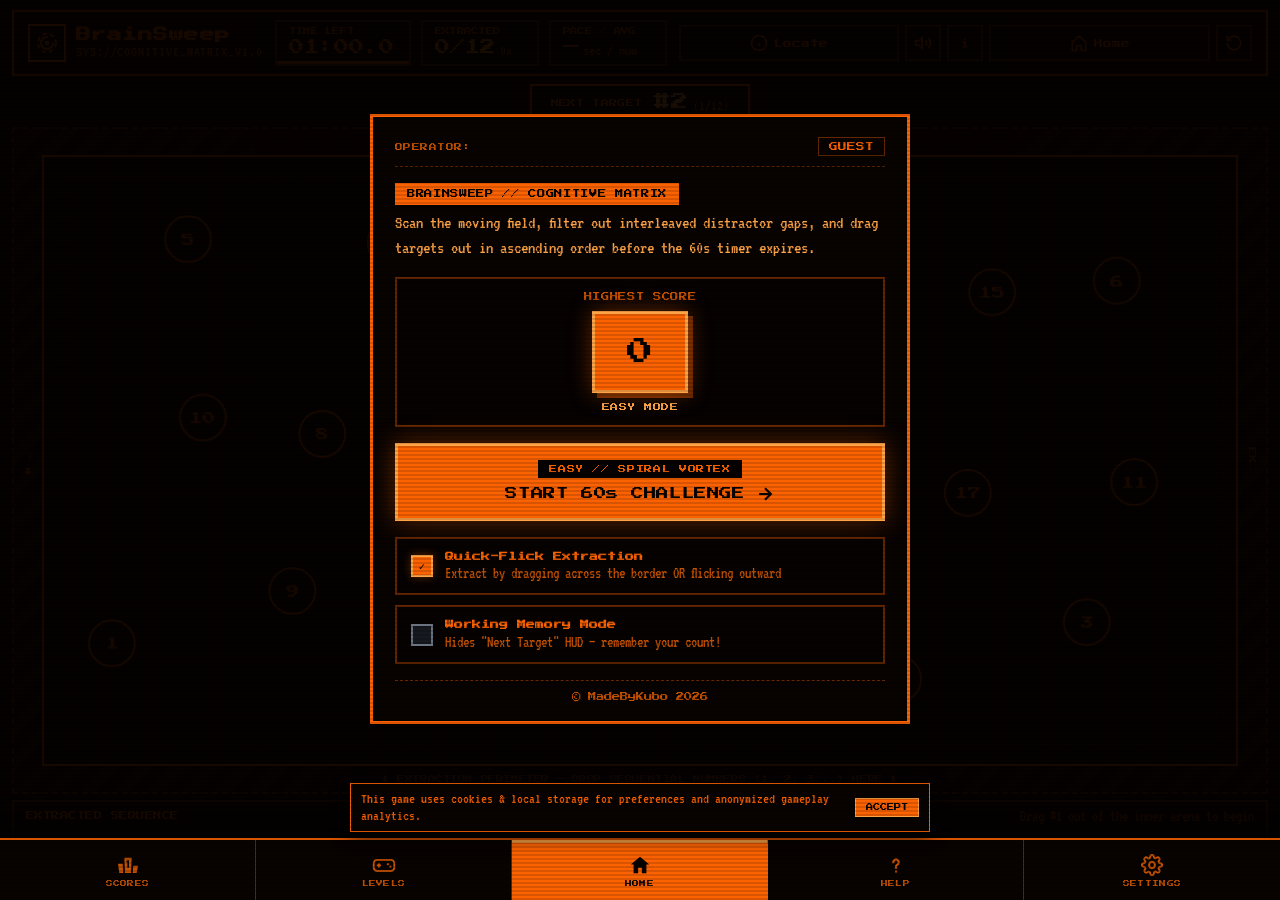
==== commit ac132b27: "Add B2B embed mode (?embed=true), cookie consent banner, legal pages (/privacy-policy, /terms-of-ser" ====
--- a/index.html
+++ b/index.html
@@ -14,7 +14,7 @@
   <link rel="preconnect" href="https://fonts.gstatic.com" crossorigin>
   <link href="https://fonts.googleapis.com/css2?family=Press+Start+2P&family=VT323&display=swap" rel="stylesheet">
   <script>
-    // Apply saved color theme immediately before first paint to prevent theme flash
+    // Apply saved or URL-specified color theme & embed mode immediately before first paint
     (function () {
       var THEMES = {
         amber:   { bg: '#050200', primary: '#FC6200', border: '#FC6200', accent: '#FFA347' },
@@ -23,9 +23,15 @@
         magenta: { bg: '#1A0B1F', primary: '#FF00CC', border: '#FF00CC', accent: '#FFE600' }
       };
       try {
-        var saved = localStorage.getItem('brainsweep_theme') || 'amber';
+        var root = document.documentElement;
+        var params = new URLSearchParams(window.location.search || '');
+        var isEmbed = params.get('embed') === 'true' || params.get('embed') === '1';
+        if (isEmbed) {
+          root.setAttribute('data-embed', 'true');
+        }
+        var urlTheme = params.get('theme');
+        var saved = (urlTheme && THEMES[urlTheme]) ? urlTheme : (localStorage.getItem('brainsweep_theme') || 'amber');
         var t = THEMES[saved] || THEMES.amber;
-        var root = document.documentElement;
         root.setAttribute('data-theme', saved in THEMES ? saved : 'amber');
         root.style.setProperty('--bg-color', t.bg);
         root.style.setProperty('--primary-text', t.primary);
@@ -839,6 +845,14 @@
         ✕
       </button>
     </div>
+
+    <!-- Non-Intrusive Cookie & LocalStorage Consent Banner -->
+    <div class="cookie-consent-banner" id="cookieConsentBanner" role="region" aria-label="Cookie Consent" hidden>
+      <span class="cookie-consent-text">
+        This game uses cookies &amp; local storage for preferences and anonymized gameplay analytics.
+      </span>
+      <button type="button" class="cookie-accept-btn" id="btnAcceptCookies">ACCEPT</button>
+    </div>
   </div>
 
   <script src="game.js"></script>
--- a/styles.css
+++ b/styles.css
@@ -1932,8 +1932,8 @@
   display: flex;
   align-items: center;
   justify-content: space-between;
-  gap: 12px;
-  padding: 0 14px;
+  gap: 8px;
+  padding: 0 10px;
   background: var(--bg-color);
   border: 2px solid var(--border-subtle);
   color: var(--primary-text);
@@ -1951,14 +1951,13 @@
   flex: 1;
   display: flex;
   align-items: center;
-  gap: 12px;
+  gap: 8px;
   min-width: 0;
-  overflow: hidden;
 }
 
 .settings-icon-box {
-  width: 42px;
-  height: 42px;
+  width: 36px;
+  height: 36px;
   background: var(--bg-panel);
   border: 2px solid var(--border-color);
   color: var(--primary-text);
@@ -1980,30 +1979,35 @@
   flex-direction: column;
   justify-content: center;
   min-width: 0;
-  overflow-wrap: break-word;
-  word-break: break-word;
+  word-break: keep-all;
+  overflow-wrap: normal;
 }
 
 .settings-row-title {
   font-family: var(--font-pixel);
-  font-size: 0.58rem;
-  line-height: 1.35;
+  font-size: 0.5rem;
+  line-height: 1.4;
   color: var(--accent-color);
+  word-break: keep-all;
+  overflow-wrap: normal;
 }
 
 .settings-value-badge {
-  min-width: 102px;
-  max-width: 112px;
+  width: 96px;
+  min-width: 96px;
+  max-width: 96px;
   min-height: 36px;
-  padding: 6px 8px;
+  padding: 5px 6px;
   background: var(--primary-text);
   border: 1.5px solid var(--accent-color);
   color: var(--bg-color);
   font-family: var(--font-pixel);
-  font-size: 0.48rem;
+  font-size: 0.44rem;
   line-height: 1.35;
   text-align: center;
   white-space: normal;
+  word-break: keep-all;
+  overflow-wrap: normal;
   display: inline-flex;
   align-items: center;
   justify-content: center;
@@ -2209,3 +2213,131 @@
     padding: 5px 8px;
   }
 }
+
+/* =====================================================================
+   B2B EMBED MODE (?embed=true) & COOKIE CONSENT BANNER
+   ===================================================================== */
+
+:root[data-embed="true"] #bottomNav,
+:root[data-embed="true"] .bottom-nav-tray,
+:root[data-embed="true"] .site-footer,
+:root[data-embed="true"] .modal-credit,
+:root[data-embed="true"] #iosInstallBanner,
+:root[data-embed="true"] #btnMenu,
+:root[data-embed="true"] #btnInfo,
+:root[data-embed="true"] #btnChangeConfig,
+:root[data-embed="true"] #resultsModal .top-nav-strip,
+:root[data-embed="true"] #setupModal,
+:root[data-embed="true"] #levelSelectModal,
+:root[data-embed="true"] #settingsModal,
+:root[data-embed="true"] #leaderboardModal,
+:root[data-embed="true"] #registerModal,
+:root[data-embed="true"] #paceHudCard,
+body.embed-mode #bottomNav,
+body.embed-mode .bottom-nav-tray,
+body.embed-mode .site-footer,
+body.embed-mode .modal-credit,
+body.embed-mode #iosInstallBanner,
+body.embed-mode #btnMenu,
+body.embed-mode #btnInfo,
+body.embed-mode #btnChangeConfig,
+body.embed-mode #resultsModal .top-nav-strip,
+body.embed-mode #setupModal,
+body.embed-mode #levelSelectModal,
+body.embed-mode #settingsModal,
+body.embed-mode #leaderboardModal,
+body.embed-mode #registerModal,
+body.embed-mode #paceHudCard {
+  display: none !important;
+}
+
+:root[data-embed="true"] .results-actions,
+body.embed-mode .results-actions {
+  grid-template-columns: 1fr;
+}
+
+:root[data-embed="true"] .hud-bar,
+body.embed-mode .hud-bar {
+  grid-template-columns: repeat(2, 1fr);
+}
+
+/* Non-Intrusive Cookie Consent Banner */
+.cookie-consent-banner {
+  position: fixed;
+  bottom: 6px;
+  left: 50%;
+  transform: translateX(-50%);
+  width: calc(100% - 16px);
+  max-width: 580px;
+  background: var(--bg-panel);
+  border: 1.5px solid var(--border-color);
+  box-shadow: 0 4px 18px rgba(0, 0, 0, 0.85);
+  padding: 6px 10px;
+  display: flex;
+  align-items: center;
+  justify-content: space-between;
+  gap: 10px;
+  z-index: 165;
+}
+
+:root:not([data-embed="true"]) body:not(.playing-active):not(.results-active) .cookie-consent-banner {
+  bottom: 68px;
+}
+
+.cookie-consent-banner[hidden] {
+  display: none !important;
+}
+
+.cookie-consent-text {
+  font-family: var(--font-terminal);
+  font-size: 0.92rem;
+  line-height: 1.2;
+  color: var(--primary-text);
+}
+
+.cookie-accept-btn {
+  background: var(--primary-text);
+  color: var(--bg-color);
+  border: 1.5px solid var(--accent-color);
+  padding: 5px 10px;
+  font-family: var(--font-pixel);
+  font-size: 0.45rem;
+  cursor: pointer;
+  flex-shrink: 0;
+  white-space: nowrap;
+}
+
+.cookie-accept-btn:hover {
+  background: var(--accent-color);
+}
+
+/* Narrow Iframe (<= 440px) Scaling Without Horizontal Scroll */
+@media (max-width: 440px) {
+  html, body, .app-shell {
+    max-width: 100vw;
+    overflow-x: hidden;
+  }
+  .app-shell {
+    padding: 4px 6px;
+    gap: 4px;
+  }
+  .top-bar {
+    padding: 6px 8px;
+    gap: 5px;
+  }
+  .brand-subtitle {
+    display: none;
+  }
+  .target-card {
+    min-width: 0;
+    width: 100%;
+    padding: 4px 10px;
+  }
+  .extracted-tray {
+    min-height: 44px;
+    padding: 4px 6px;
+  }
+  .tray-hint {
+    font-size: 0.85rem;
+  }
+}
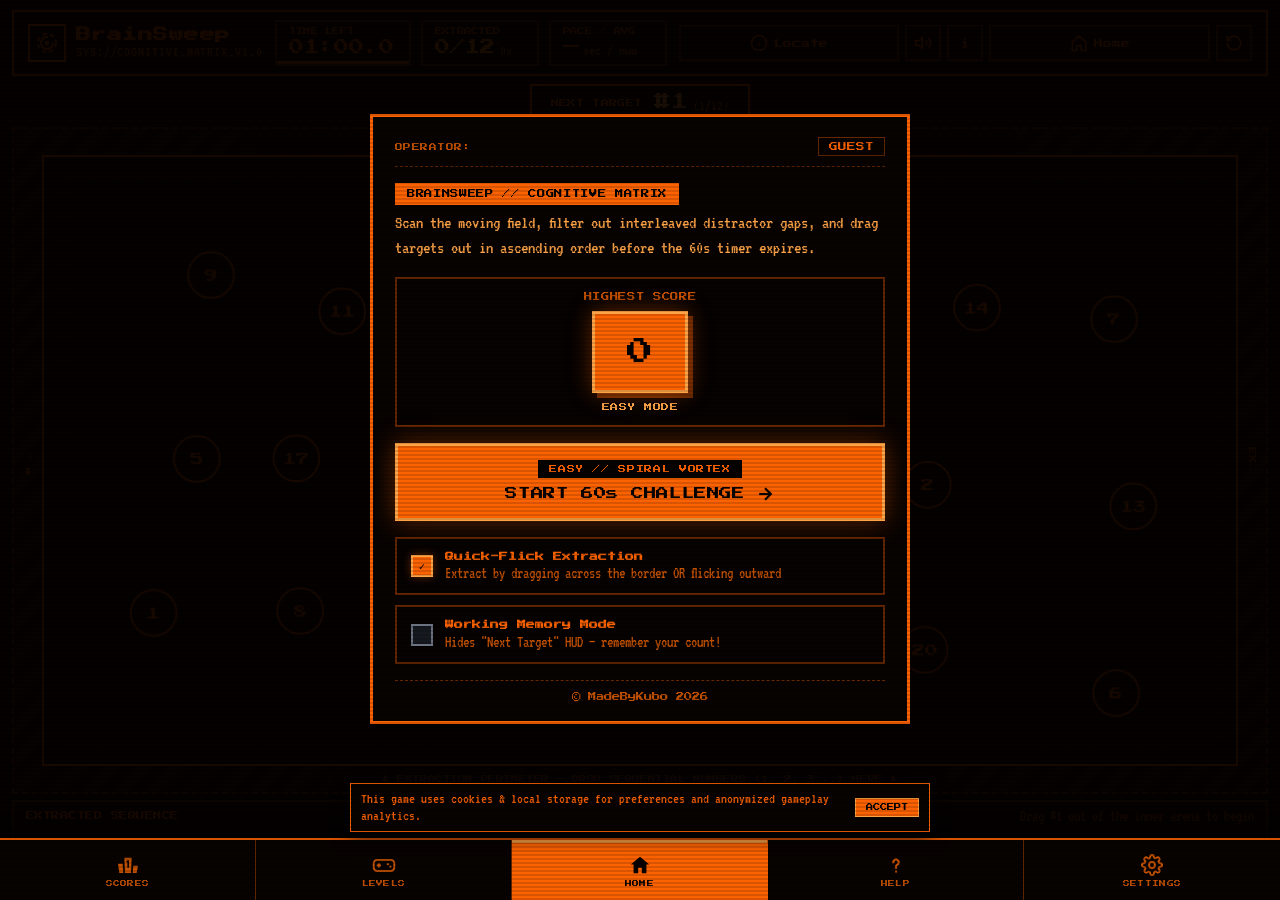
==== commit ca88d9a4: "Add Privacy Policy section with link between Score and Credit in Help modal" ====
--- a/index.html
+++ b/index.html
@@ -373,6 +373,14 @@
           </div>
 
           <div class="info-block">
+            <h3>PRIVACY POLICY</h3>
+            <p>BrainSweep uses cookies and local storage for user preferences and anonymized gameplay analytics in compliance with GDPR and CCPA.</p>
+            <div class="help-credit-links">
+              <a href="./privacy-policy/" target="_blank" rel="noopener noreferrer" class="footer-link">[ PRIVACY POLICY ]</a>
+            </div>
+          </div>
+
+          <div class="info-block">
             <h3>CREDIT</h3>
             <p>© MadeByKubo 2026</p>
             <div class="help-credit-links">
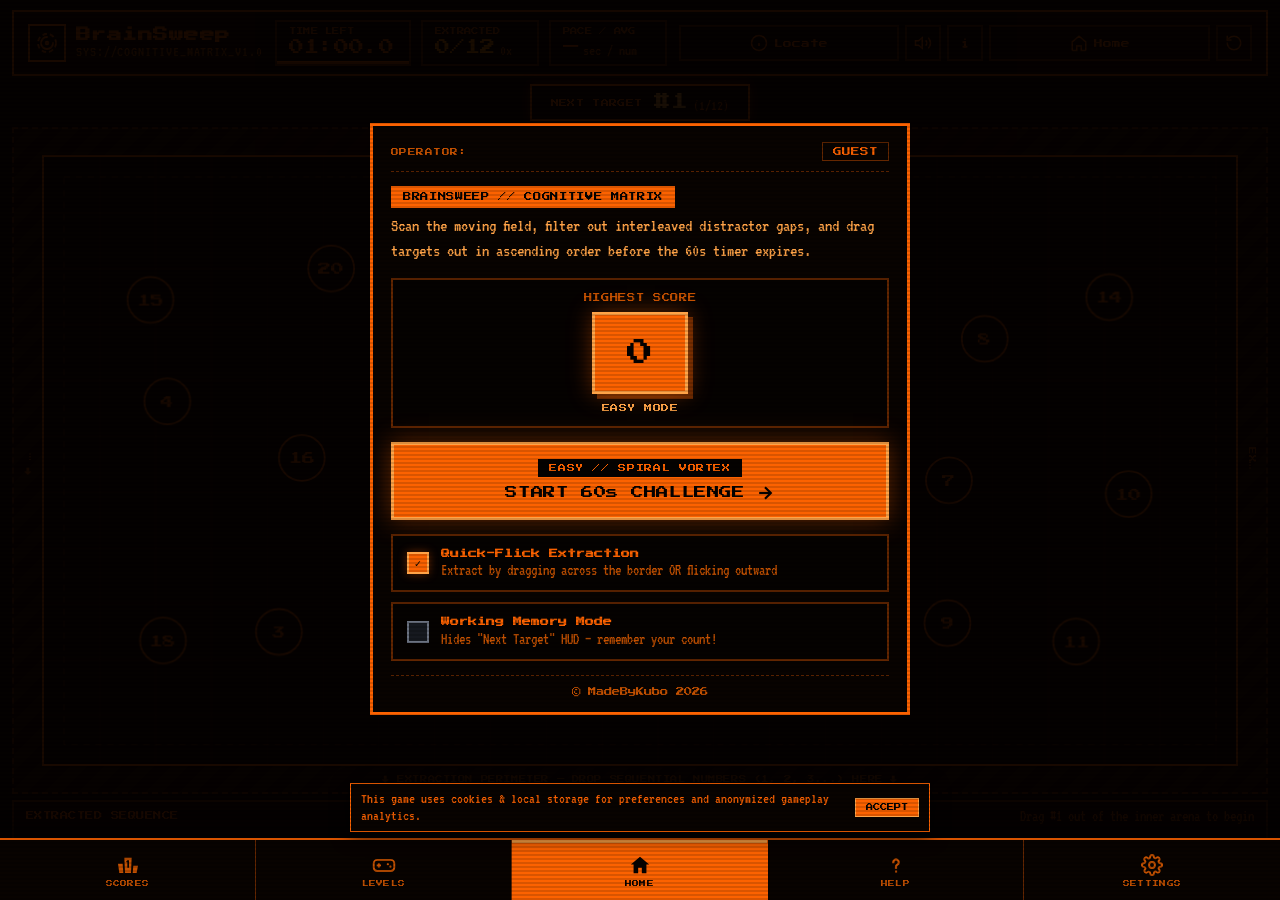
==== commit 6e0943a6: "Add top-right cancel button on Privacy, Terms, DPA, and Developer pages returning to Game Help scree" ====
--- a/index.html
+++ b/index.html
@@ -376,7 +376,7 @@
             <h3>PRIVACY POLICY</h3>
             <p>BrainSweep uses cookies and local storage for user preferences and anonymized gameplay analytics in compliance with GDPR and CCPA.</p>
             <div class="help-credit-links">
-              <a href="./privacy-policy/" target="_blank" rel="noopener noreferrer" class="footer-link">[ PRIVACY POLICY ]</a>
+              <a href="./privacy-policy/" class="footer-link">[ PRIVACY POLICY ]</a>
             </div>
           </div>
 
--- a/styles.css
+++ b/styles.css
@@ -719,11 +719,15 @@
 .modal-backdrop {
   position: fixed;
   inset: 0;
+  width: 100%;
+  height: 100%;
+  height: 100dvh;
   background: color-mix(in srgb, var(--bg-color) 92%, transparent);
   display: flex;
-  align-items: center;
+  align-items: flex-start;
   justify-content: center;
   padding: 16px;
+  overflow-y: auto;
   z-index: 100;
   opacity: 0;
   pointer-events: none;
@@ -740,7 +744,9 @@
   border: 3px solid var(--border-color);
   max-width: 720px;
   width: 100%;
-  max-height: 92vh;
+  margin: auto 0;
+  max-height: calc(100vh - 90px);
+  max-height: calc(100dvh - 90px);
   overflow-y: auto;
   padding: 22px 24px;
   display: flex;
@@ -1605,15 +1611,17 @@
 
 /* Reserve space at bottom of modals for the fixed 5-Icon Bottom Navigation Tray */
 .modal-backdrop {
-  padding: 14px 14px 76px 14px;
+  padding: max(12px, env(safe-area-inset-top, 12px)) 12px 74px 12px;
 }
 
 #resultsModal {
-  padding: 14px;
+  padding: max(12px, env(safe-area-inset-top, 12px)) 12px 14px 12px;
 }
 
 .results-card {
   padding-top: 8px;
+  max-height: calc(100vh - 28px);
+  max-height: calc(100dvh - 28px);
 }
 
 body.results-active .site-footer {
@@ -1626,8 +1634,8 @@
 
 .home-screen-card {
   max-width: 540px;
-  gap: 16px;
-  padding: 20px 22px;
+  gap: 14px;
+  padding: 16px 18px;
 }
 
 .home-player-strip {
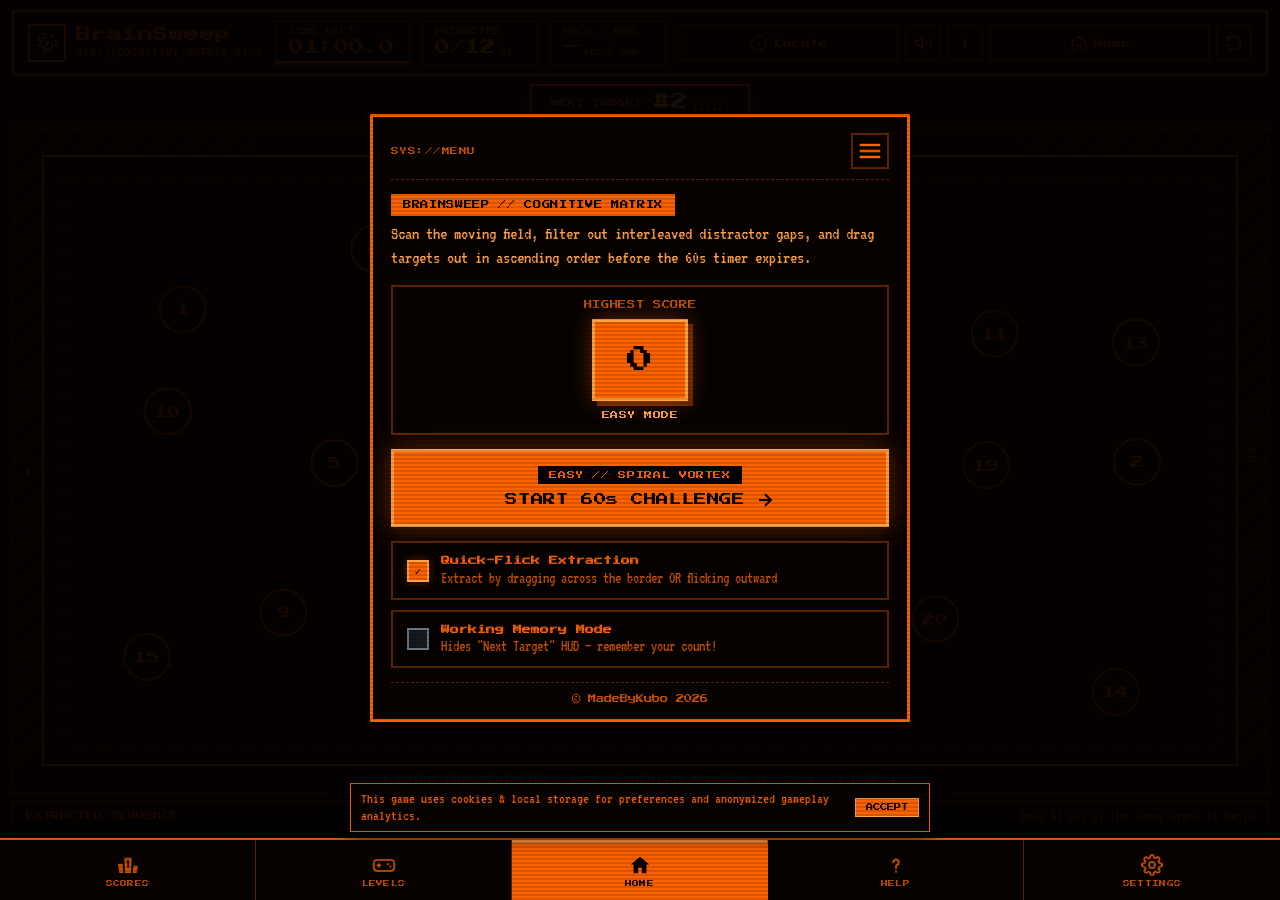
==== commit 1f9bd5f5: "Replace top-right username with Hamburger menu and add single-page Statistics view (stats_easy, stat" ====
--- a/index.html
+++ b/index.html
@@ -197,12 +197,35 @@
          ===================================================================== -->
     <div class="modal-backdrop home-screen-backdrop active" id="setupModal">
       <div class="modal-card home-screen-card">
-        <!-- Player Callsign Strip -->
+        <!-- Top Right Hamburger Menu Strip -->
         <div class="home-player-strip">
-          <span class="home-player-label">OPERATOR:</span>
-          <button type="button" class="home-player-btn" id="btnChangeUser" title="Click to set or change Player Name">
-            <span id="currentPlayerName">GUEST</span>
-          </button>
+          <span class="home-player-label">SYS://MENU</span>
+          <div class="hamburger-menu-wrap" id="hamburgerMenuWrap">
+            <button
+              type="button"
+              class="hamburger-icon-btn"
+              id="btnHamburgerMenu"
+              title="Open Menu"
+              aria-label="Open Menu"
+              aria-expanded="false"
+            >
+              <svg viewBox="0 0 24 24" width="24" height="24" fill="none" stroke="currentColor" stroke-width="2.5" stroke-linecap="square" aria-hidden="true">
+                <line x1="3" y1="6" x2="21" y2="6" />
+                <line x1="3" y1="12" x2="21" y2="12" />
+                <line x1="3" y1="18" x2="21" y2="18" />
+              </svg>
+            </button>
+            <div class="hamburger-dropdown" id="hamburgerDropdown" role="menu" hidden>
+              <button type="button" class="hamburger-dropdown-item" id="btnOpenStatistics" role="menuitem">
+                <svg viewBox="0 0 24 24" width="16" height="16" fill="none" stroke="currentColor" stroke-width="2.2" aria-hidden="true">
+                  <rect x="3" y="13" width="4" height="8" />
+                  <rect x="10" y="8" width="4" height="13" />
+                  <rect x="17" y="3" width="4" height="18" />
+                </svg>
+                <span>Statistics</span>
+              </button>
+            </div>
+          </div>
         </div>
 
         <!-- Header -->
@@ -784,6 +807,92 @@
     </div>
 
     <!-- =====================================================================
+         8B. SINGLE-PAGE STATISTICS MODAL (#statisticsModal)
+         ===================================================================== -->
+    <div class="modal-backdrop" id="statisticsModal">
+      <div class="modal-card statistics-card" id="statisticsCard">
+        <div class="leaderboard-top-bar">
+          <div class="leaderboard-title-wrap">
+            <span class="badge-pill">COGNITIVE TELEMETRY // ARCHIVE</span>
+            <h2>STATISTICS</h2>
+          </div>
+          <button type="button" class="icon-btn icon-only" id="btnCloseStatistics" title="Close Statistics" aria-label="Close Statistics">
+            ✕
+          </button>
+        </div>
+
+        <!-- Difficulty Selector Bar: < EASY | MEDIUM | HARD > -->
+        <div class="stats-diff-switcher" aria-label="Difficulty Statistics Selector">
+          <button type="button" class="stats-arrow-btn" id="btnStatsPrevDiff" title="Previous Difficulty" aria-label="Previous Difficulty">
+            &lt;
+          </button>
+          <span class="stats-diff-title" id="statsDifficultyTitle">EASY</span>
+          <button type="button" class="stats-arrow-btn" id="btnStatsNextDiff" title="Next Difficulty" aria-label="Next Difficulty">
+            &gt;
+          </button>
+        </div>
+
+        <!-- Card 1: LAST GAME -->
+        <section class="stats-panel-card" aria-label="Last Game Statistics">
+          <h3 class="stats-card-heading">LAST GAME</h3>
+          <div class="stats-rows-list">
+            <div class="stats-metric-row">
+              <span class="stats-metric-label">Session Score</span>
+              <span class="stats-metric-value" id="statLastSessionScore">0 points</span>
+            </div>
+            <div class="stats-metric-row">
+              <span class="stats-metric-label">Extraction Rate</span>
+              <span class="stats-metric-value" id="statLastExtractionRate">0 / 12 targets</span>
+            </div>
+            <div class="stats-metric-row">
+              <span class="stats-metric-label">Pace</span>
+              <span class="stats-metric-value" id="statLastPace">—</span>
+            </div>
+          </div>
+        </section>
+
+        <!-- Card 2: YOUR STATS -->
+        <section class="stats-panel-card" aria-label="Your Lifetime Statistics">
+          <h3 class="stats-card-heading">YOUR STATS</h3>
+          <div class="stats-rows-list">
+            <div class="stats-metric-row">
+              <span class="stats-metric-label">Total Score</span>
+              <span class="stats-metric-value highlight" id="statTotalScore">0</span>
+            </div>
+            <div class="stats-metric-row">
+              <span class="stats-metric-label">Games Played</span>
+              <span class="stats-metric-value" id="statGamesPlayed">0</span>
+            </div>
+            <div class="stats-metric-row">
+              <span class="stats-metric-label">Perfect Runs</span>
+              <span class="stats-metric-value" id="statPerfectRuns">0</span>
+            </div>
+            <div class="stats-metric-row">
+              <span class="stats-metric-label">Extraction Rate</span>
+              <span class="stats-metric-value" id="statOverallExtractionRate">0%</span>
+            </div>
+            <div class="stats-metric-row">
+              <span class="stats-metric-label">Total Numbers Extracted</span>
+              <span class="stats-metric-value" id="statTotalExtracted">0</span>
+            </div>
+            <div class="stats-metric-row">
+              <span class="stats-metric-label">Fastest Perfect Run</span>
+              <span class="stats-metric-value" id="statFastestPerfectRun">—</span>
+            </div>
+            <div class="stats-metric-row">
+              <span class="stats-metric-label">Average Pace</span>
+              <span class="stats-metric-value" id="statAveragePace">—</span>
+            </div>
+            <div class="stats-metric-row">
+              <span class="stats-metric-label">Total Time Played</span>
+              <span class="stats-metric-value" id="statTotalTimePlayed">0m 0s</span>
+            </div>
+          </div>
+        </section>
+      </div>
+    </div>
+
+    <!-- =====================================================================
          9. FIXED 5-ICON BOTTOM NAVIGATION TRAY (#bottomNav)
          Order: 1. High Score | 2. Gamepad | 3. Home | 4. Help (?) | 5. Settings
          ===================================================================== -->
--- a/styles.css
+++ b/styles.css
@@ -718,16 +718,18 @@
 /* Modals */
 .modal-backdrop {
   position: fixed;
-  inset: 0;
+  top: 0;
+  left: 0;
+  right: 0;
+  bottom: 62px;
   width: 100%;
-  height: 100%;
-  height: 100dvh;
+  height: auto;
   background: color-mix(in srgb, var(--bg-color) 92%, transparent);
   display: flex;
   align-items: flex-start;
   justify-content: center;
-  padding: 16px;
-  overflow-y: auto;
+  padding: 12px;
+  overflow: hidden;
   z-index: 100;
   opacity: 0;
   pointer-events: none;
@@ -745,13 +747,17 @@
   max-width: 720px;
   width: 100%;
   margin: auto 0;
-  max-height: calc(100vh - 90px);
-  max-height: calc(100dvh - 90px);
+  max-height: 100%;
   overflow-y: auto;
-  padding: 22px 24px;
-  display: flex;
-  flex-direction: column;
-  gap: 18px;
+  -webkit-overflow-scrolling: touch;
+  padding: 20px 22px 24px 22px;
+  display: flex;
+  flex-direction: column;
+  gap: 16px;
+}
+
+.modal-card > * {
+  flex-shrink: 0;
 }
 
 .modal-header h2 {
@@ -1202,15 +1208,18 @@
   display: flex;
   flex-direction: column;
   gap: 12px;
+  padding-bottom: 4px;
+  flex-shrink: 0;
 }
 
 .info-block {
-  background: #060200;
+  background: var(--bg-color);
   border: 2px solid var(--border-subtle);
   padding: 12px 14px;
   display: flex;
   flex-direction: column;
   gap: 6px;
+  flex-shrink: 0;
 }
 
 .info-block h3 {
@@ -1611,17 +1620,24 @@
 
 /* Reserve space at bottom of modals for the fixed 5-Icon Bottom Navigation Tray */
 .modal-backdrop {
-  padding: max(12px, env(safe-area-inset-top, 12px)) 12px 74px 12px;
-}
-
-#resultsModal {
-  padding: max(12px, env(safe-area-inset-top, 12px)) 12px 14px 12px;
+  top: 0;
+  left: 0;
+  right: 0;
+  bottom: 62px;
+  padding: max(10px, env(safe-area-inset-top, 10px)) 12px 12px 12px;
+}
+
+#resultsModal,
+body.results-active .modal-backdrop,
+:root[data-embed="true"] .modal-backdrop,
+body.embed-mode .modal-backdrop {
+  bottom: 0;
+  padding: max(10px, env(safe-area-inset-top, 10px)) 12px 14px 12px;
 }
 
 .results-card {
   padding-top: 8px;
-  max-height: calc(100vh - 28px);
-  max-height: calc(100dvh - 28px);
+  max-height: 100%;
 }
 
 body.results-active .site-footer {
@@ -2319,33 +2335,195 @@
   background: var(--accent-color);
 }
 
-/* Narrow Iframe (<= 440px) Scaling Without Horizontal Scroll */
-@media (max-width: 440px) {
-  html, body, .app-shell {
-    max-width: 100vw;
-    overflow-x: hidden;
-  }
-  .app-shell {
-    padding: 4px 6px;
-    gap: 4px;
-  }
-  .top-bar {
-    padding: 6px 8px;
-    gap: 5px;
-  }
-  .brand-subtitle {
-    display: none;
-  }
-  .target-card {
-    min-width: 0;
-    width: 100%;
-    padding: 4px 10px;
-  }
-  .extracted-tray {
-    min-height: 44px;
-    padding: 4px 6px;
-  }
-  .tray-hint {
-    font-size: 0.85rem;
-  }
-}
+/* Prevent Horizontal Scroll on Mobile & Iframes */
+html, body, .app-shell {
+  max-width: 100vw;
+  overflow-x: hidden;
+}
+
+/* =====================================================================
+   HAMBURGER MENU (TOP RIGHT) & SINGLE-PAGE STATISTICS MODAL
+   ===================================================================== */
+
+.hamburger-menu-wrap {
+  position: relative;
+  display: inline-flex;
+  align-items: center;
+}
+
+.hamburger-icon-btn {
+  width: 38px;
+  height: 36px;
+  background: var(--bg-color);
+  color: var(--primary-text);
+  border: 2px solid var(--border-subtle);
+  display: inline-flex;
+  align-items: center;
+  justify-content: center;
+  cursor: pointer;
+  transition: all 0.12s steps(2);
+}
+
+.hamburger-icon-btn:hover,
+.hamburger-icon-btn[aria-expanded="true"] {
+  border-color: var(--border-color);
+  background: var(--primary-text);
+  color: var(--bg-color);
+}
+
+.hamburger-dropdown {
+  position: absolute;
+  top: calc(100% + 6px);
+  right: 0;
+  min-width: 185px;
+  background: var(--bg-panel);
+  border: 2px solid var(--border-color);
+  box-shadow: 0 8px 24px rgba(0, 0, 0, 0.9);
+  padding: 6px;
+  display: flex;
+  flex-direction: column;
+  gap: 4px;
+  z-index: 160;
+}
+
+.hamburger-dropdown[hidden] {
+  display: none !important;
+}
+
+.hamburger-dropdown-item {
+  width: 100%;
+  background: var(--bg-color);
+  color: var(--primary-text);
+  border: 1.5px solid var(--border-subtle);
+  padding: 10px 12px;
+  font-family: var(--font-pixel);
+  font-size: 0.56rem;
+  display: flex;
+  align-items: center;
+  gap: 10px;
+  text-align: left;
+  cursor: pointer;
+  transition: all 0.12s steps(2);
+}
+
+.hamburger-dropdown-item:hover {
+  background: var(--primary-text);
+  border-color: var(--accent-color);
+  color: var(--bg-color);
+}
+
+/* Statistics Modal & Difficulty Switcher (< EASY | MEDIUM | HARD >) */
+.statistics-card {
+  max-width: 560px;
+  gap: 14px;
+}
+
+.stats-diff-switcher {
+  display: flex;
+  align-items: center;
+  justify-content: space-between;
+  gap: 12px;
+  background: var(--bg-color);
+  border: 2px solid var(--border-color);
+  padding: 8px 10px;
+}
+
+.stats-arrow-btn {
+  width: 42px;
+  height: 36px;
+  background: var(--bg-panel);
+  color: var(--primary-text);
+  border: 2px solid var(--border-color);
+  font-family: var(--font-pixel);
+  font-size: 0.78rem;
+  display: inline-flex;
+  align-items: center;
+  justify-content: center;
+  cursor: pointer;
+  flex-shrink: 0;
+  transition: all 0.12s steps(2);
+}
+
+.stats-arrow-btn:hover:not(:disabled) {
+  background: var(--primary-text);
+  border-color: var(--accent-color);
+  color: var(--bg-color);
+}
+
+.stats-arrow-btn:disabled {
+  opacity: 0.28;
+  border-color: var(--border-subtle);
+  color: var(--text-muted);
+  cursor: not-allowed;
+}
+
+.stats-diff-title {
+  font-family: var(--font-pixel);
+  font-size: 0.76rem;
+  letter-spacing: 0.08em;
+  color: var(--accent-color);
+  text-align: center;
+  flex: 1;
+}
+
+.stats-panel-card {
+  background: var(--bg-color);
+  border: 2px solid var(--border-subtle);
+  padding: 14px 16px;
+  display: flex;
+  flex-direction: column;
+  gap: 10px;
+  flex-shrink: 0;
+}
+
+.stats-card-heading {
+  font-family: var(--font-pixel);
+  font-size: 0.62rem;
+  letter-spacing: 0.08em;
+  color: var(--accent-color);
+  padding-bottom: 8px;
+  border-bottom: 1px dashed var(--border-subtle);
+}
+
+.stats-rows-list {
+  display: flex;
+  flex-direction: column;
+  gap: 8px;
+}
+
+.stats-metric-row {
+  display: flex;
+  align-items: baseline;
+  justify-content: space-between;
+  gap: 12px;
+  padding: 4px 0;
+  border-bottom: 1px dotted color-mix(in srgb, var(--border-color) 22%, transparent);
+}
+
+.stats-metric-row:last-child {
+  border-bottom: none;
+}
+
+.stats-metric-label {
+  font-family: var(--font-terminal);
+  font-size: 1.15rem;
+  color: var(--primary-text);
+}
+
+.stats-metric-value {
+  font-family: var(--font-pixel);
+  font-size: 0.56rem;
+  color: var(--accent-color);
+  text-align: right;
+  line-height: 1.35;
+}
+
+.stats-metric-value.highlight {
+  color: var(--primary-text);
+  font-size: 0.68rem;
+}
+
+:root[data-embed="true"] #statisticsModal,
+body.embed-mode #statisticsModal {
+  display: none !important;
+}
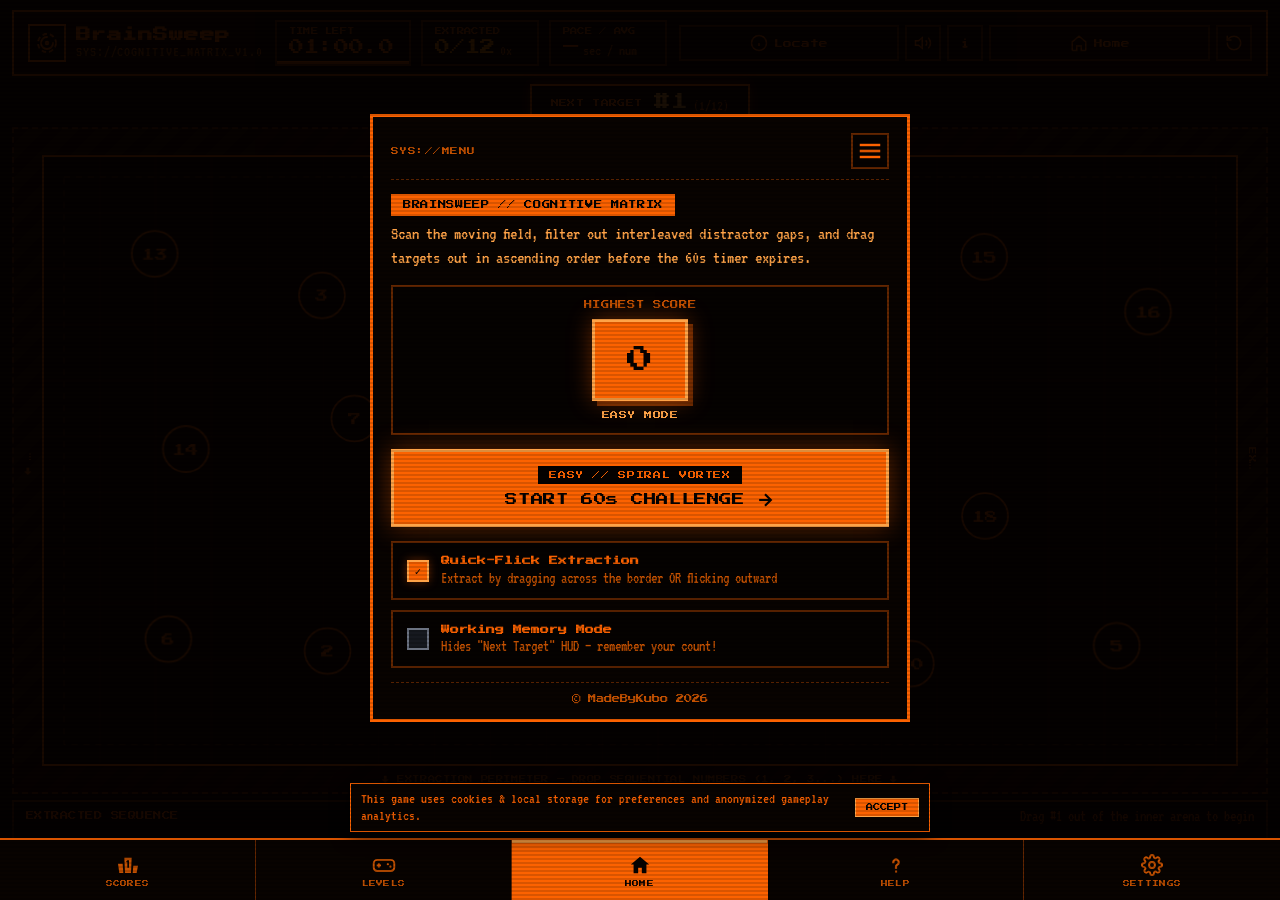
==== commit f2477a7e: "Add Achievements page with 15 milestones, padlock overlays, progress bars, and unlock toast notifica" ====
--- a/index.html
+++ b/index.html
@@ -224,6 +224,16 @@
                 </svg>
                 <span>Statistics</span>
               </button>
+              <button type="button" class="hamburger-dropdown-item" id="btnOpenAchievements" role="menuitem">
+                <svg viewBox="0 0 24 24" width="16" height="16" fill="none" stroke="currentColor" stroke-width="2.2" aria-hidden="true">
+                  <path d="M6 4h12v5a6 6 0 0 1-12 0V4z" />
+                  <path d="M6 6H3v2a3 3 0 0 0 3 3" />
+                  <path d="M18 6h3v2a3 3 0 0 1-3 3" />
+                  <line x1="12" y1="15" x2="12" y2="19" />
+                  <line x1="8" y1="19" x2="16" y2="19" />
+                </svg>
+                <span>Achievements</span>
+              </button>
             </div>
           </div>
         </div>
@@ -893,6 +903,40 @@
     </div>
 
     <!-- =====================================================================
+         8C. ACHIEVEMENTS MODAL (#achievementsModal)
+         ===================================================================== -->
+    <div class="modal-backdrop" id="achievementsModal">
+      <div class="modal-card achievements-card">
+        <div class="leaderboard-top-bar">
+          <div class="leaderboard-title-wrap">
+            <span class="badge-pill" id="achievementsCountBadge">UNLOCKED: 0 / 15</span>
+            <h2 class="achievements-header-title">
+              <svg class="achievements-trophy-svg" viewBox="0 0 24 24" width="22" height="22" fill="none" stroke="currentColor" stroke-width="2.2" aria-hidden="true">
+                <path d="M6 4h12v5a6 6 0 0 1-12 0V4z" />
+                <path d="M6 6H3v2a3 3 0 0 0 3 3" />
+                <path d="M18 6h3v2a3 3 0 0 1-3 3" />
+                <line x1="12" y1="15" x2="12" y2="19" />
+                <line x1="8" y1="19" x2="16" y2="19" />
+              </svg>
+              <span>ACHIEVEMENTS</span>
+            </h2>
+          </div>
+          <button type="button" class="icon-btn icon-only" id="btnCloseAchievements" title="Close Achievements" aria-label="Close Achievements">
+            ✕
+          </button>
+        </div>
+
+        <div class="achievements-list" id="achievementsList" role="list"></div>
+      </div>
+    </div>
+
+    <!-- Achievement Unlocked Floating Notification Toast -->
+    <div class="achievement-unlock-toast" id="achievementToast" role="status" aria-live="polite" hidden>
+      <span class="achievement-toast-icon" aria-hidden="true">🏆</span>
+      <span class="achievement-toast-text" id="achievementToastText">Achievement Unlocked!</span>
+    </div>
+
+    <!-- =====================================================================
          9. FIXED 5-ICON BOTTOM NAVIGATION TRAY (#bottomNav)
          Order: 1. High Score | 2. Gamepad | 3. Home | 4. Help (?) | 5. Settings
          ===================================================================== -->
--- a/styles.css
+++ b/styles.css
@@ -2524,6 +2524,233 @@
 }
 
 :root[data-embed="true"] #statisticsModal,
-body.embed-mode #statisticsModal {
+body.embed-mode #statisticsModal,
+:root[data-embed="true"] #achievementsModal,
+body.embed-mode #achievementsModal {
   display: none !important;
 }
+
+/* =====================================================================
+   ACHIEVEMENTS MODAL (#achievementsModal) & TOAST NOTIFICATION
+   ===================================================================== */
+
+.achievements-card {
+  max-width: 580px;
+  gap: 14px;
+}
+
+.achievements-header-title {
+  display: inline-flex;
+  align-items: center;
+  gap: 10px;
+}
+
+.achievements-trophy-svg {
+  color: var(--primary-text);
+  flex-shrink: 0;
+}
+
+.achievements-list {
+  display: flex;
+  flex-direction: column;
+  gap: 10px;
+  padding-bottom: 6px;
+}
+
+.achievement-row {
+  display: flex;
+  align-items: center;
+  gap: 14px;
+  padding: 12px 14px;
+  background: var(--bg-color);
+  border: 2px solid var(--border-color);
+  box-shadow: 0 0 12px color-mix(in srgb, var(--primary-text) 14%, transparent);
+  transition: border-color 0.15s ease, background-color 0.15s ease;
+  flex-shrink: 0;
+}
+
+.achievement-row.locked {
+  background: #040201;
+  border-color: #2c313a;
+  box-shadow: none;
+}
+
+.achievement-icon-circle {
+  position: relative;
+  width: 48px;
+  height: 48px;
+  border-radius: 50%;
+  background: var(--bg-panel);
+  border: 2.5px solid var(--primary-text);
+  color: var(--primary-text);
+  box-shadow: 0 0 10px color-mix(in srgb, var(--primary-text) 32%, transparent);
+  display: flex;
+  align-items: center;
+  justify-content: center;
+  font-size: 1.25rem;
+  flex-shrink: 0;
+}
+
+.achievement-row.locked .achievement-icon-circle {
+  background: #0c0e12;
+  border-color: #4b5563;
+  color: #6b7280;
+  box-shadow: none;
+  filter: grayscale(1);
+}
+
+.achievement-glyph {
+  line-height: 1;
+  display: inline-flex;
+  align-items: center;
+  justify-content: center;
+}
+
+.achievement-row.locked .achievement-glyph {
+  opacity: 0.35;
+}
+
+.achievement-lock-overlay {
+  position: absolute;
+  bottom: -3px;
+  right: -3px;
+  width: 20px;
+  height: 20px;
+  border-radius: 50%;
+  background: #161920;
+  border: 1.5px solid #6b7280;
+  color: #9ca3af;
+  display: flex;
+  align-items: center;
+  justify-content: center;
+}
+
+.achievement-content {
+  flex: 1;
+  min-width: 0;
+  display: flex;
+  flex-direction: column;
+  gap: 4px;
+}
+
+.achievement-title-row {
+  display: flex;
+  align-items: center;
+  justify-content: space-between;
+  gap: 8px;
+}
+
+.achievement-title {
+  font-family: var(--font-pixel);
+  font-size: 0.6rem;
+  line-height: 1.35;
+  color: var(--accent-color);
+  letter-spacing: 0.04em;
+}
+
+.achievement-row.locked .achievement-title {
+  color: #6b7280;
+}
+
+.achievement-status-tag {
+  font-family: var(--font-pixel);
+  font-size: 0.42rem;
+  padding: 3px 6px;
+  background: var(--primary-text);
+  color: var(--bg-color);
+  border: 1px solid var(--accent-color);
+  white-space: nowrap;
+  flex-shrink: 0;
+}
+
+.achievement-row.locked .achievement-status-tag {
+  background: #161920;
+  color: #6b7280;
+  border-color: #374151;
+}
+
+.achievement-desc {
+  font-family: var(--font-terminal);
+  font-size: 1.12rem;
+  line-height: 1.25;
+  color: var(--primary-text);
+}
+
+.achievement-row.locked .achievement-desc {
+  color: #6b7280;
+}
+
+/* Progress Bar inside Locked Achievements */
+.achievement-progress-wrap {
+  display: flex;
+  align-items: center;
+  gap: 8px;
+  margin-top: 4px;
+}
+
+.achievement-progress-track {
+  flex: 1;
+  height: 7px;
+  background: #111318;
+  border: 1px solid #374151;
+  overflow: hidden;
+}
+
+.achievement-progress-fill {
+  height: 100%;
+  background: var(--primary-text);
+  width: 0%;
+  transition: width 0.25s ease;
+}
+
+.achievement-progress-text {
+  font-family: var(--font-pixel);
+  font-size: 0.42rem;
+  color: #9ca3af;
+  white-space: nowrap;
+  flex-shrink: 0;
+}
+
+/* Achievement Unlocked Floating Toast */
+.achievement-unlock-toast {
+  position: fixed;
+  top: 16px;
+  left: 50%;
+  transform: translateX(-50%);
+  background: var(--bg-panel);
+  border: 2px solid var(--accent-color);
+  box-shadow: 0 0 24px rgba(0, 0, 0, 0.9), 0 0 16px var(--border-subtle);
+  padding: 10px 16px;
+  display: flex;
+  align-items: center;
+  gap: 10px;
+  z-index: 220;
+  pointer-events: none;
+  animation: achievementToastIn 0.28s cubic-bezier(0.22, 1, 0.36, 1);
+}
+
+.achievement-unlock-toast[hidden] {
+  display: none !important;
+}
+
+.achievement-toast-icon {
+  font-size: 1.15rem;
+}
+
+.achievement-toast-text {
+  font-family: var(--font-pixel);
+  font-size: 0.52rem;
+  line-height: 1.4;
+  color: var(--accent-color);
+}
+
+@keyframes achievementToastIn {
+  0% {
+    opacity: 0;
+    transform: translate(-50%, -12px) scale(0.92);
+  }
+  100% {
+    opacity: 1;
+    transform: translate(-50%, 0) scale(1);
+  }
+}
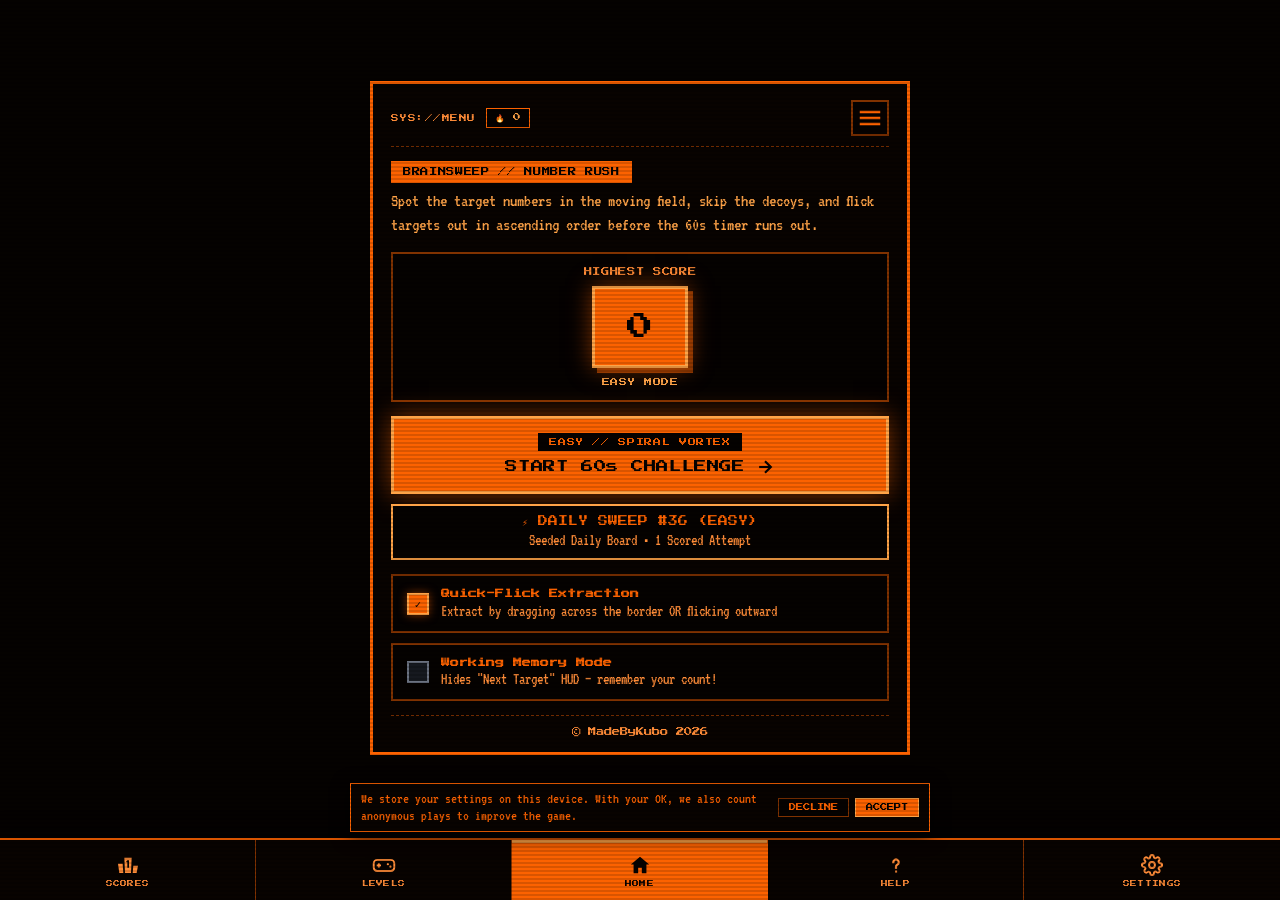
==== commit f9af06bf: "Implement Phases 0-8: B2B engagement widget, NDPA legal, Clear theme, Daily Sweep, streaks, hardened" ====
--- a/index.html
+++ b/index.html
@@ -2,25 +2,48 @@
 <html lang="en">
 <head>
   <meta charset="UTF-8" />
-  <meta name="viewport" content="width=device-width, initial-scale=1.0, maximum-scale=1.0, user-scalable=no" />
+  <meta name="viewport" content="width=device-width, initial-scale=1.0" />
   <meta name="theme-color" content="#fc6200" />
+  <meta name="description" content="A fast 60-second number puzzle. Spot, flick, beat your best. Plays offline." />
   <meta name="apple-mobile-web-app-capable" content="yes" />
   <meta name="apple-mobile-web-app-status-bar-style" content="black-translucent" />
-  <title>BrainSweep — Cognitive Number Extraction Game</title>
+  <title>BrainSweep — 60-Second Number Rush</title>
+  <link rel="canonical" href="https://brainsweep-tau.vercel.app/" />
+
+  <!-- Open Graph / WhatsApp / Social Sharing -->
+  <meta property="og:type" content="website" />
+  <meta property="og:site_name" content="BrainSweep" />
+  <meta property="og:title" content="BrainSweep — 60-Second Number Rush" />
+  <meta property="og:description" content="Can you clear 12 numbers in 60 seconds? A fast 60-second number puzzle. Spot, flick, beat your best." />
+  <meta property="og:url" content="https://brainsweep-tau.vercel.app/" />
+  <meta property="og:image" content="https://brainsweep-tau.vercel.app/og-image.png" />
+  <meta property="og:image:width" content="1200" />
+  <meta property="og:image:height" content="630" />
+
+  <!-- Twitter Card -->
+  <meta name="twitter:card" content="summary_large_image" />
+  <meta name="twitter:title" content="BrainSweep — 60-Second Number Rush" />
+  <meta name="twitter:description" content="Can you clear 12 numbers in 60 seconds? Spot, flick, beat your best." />
+  <meta name="twitter:image" content="https://brainsweep-tau.vercel.app/og-image.png" />
+
+  <!-- Self-Hosted Font Preloads (Zero Render-Blocking External Requests) -->
+  <link rel="preload" href="fonts/press-start-2p-latin.woff2" as="font" type="font/woff2" crossorigin />
+  <link rel="preload" href="fonts/vt323-latin.woff2" as="font" type="font/woff2" crossorigin />
+
   <link rel="manifest" href="manifest.json" />
   <link rel="icon" href="icon.svg" type="image/svg+xml" />
-  <link rel="apple-touch-icon" href="icon.svg" />
-  <link rel="preconnect" href="https://fonts.googleapis.com">
-  <link rel="preconnect" href="https://fonts.gstatic.com" crossorigin>
-  <link href="https://fonts.googleapis.com/css2?family=Press+Start+2P&family=VT323&display=swap" rel="stylesheet">
+  <link rel="icon" href="icon-192.png" sizes="192x192" type="image/png" />
+  <link rel="apple-touch-icon" sizes="180x180" href="apple-touch-icon.png" />
+
   <script>
     // Apply saved or URL-specified color theme & embed mode immediately before first paint
     (function () {
       var THEMES = {
         amber:   { bg: '#050200', primary: '#FC6200', border: '#FC6200', accent: '#FFA347' },
-        green:   { bg: '#001100', primary: '#39FF14', border: '#008F11', accent: '#FFFFFF' },
-        cyan:    { bg: '#0B0C10', primary: '#00E5FF', border: '#00E5FF', accent: '#FF007F' },
-        magenta: { bg: '#1A0B1F', primary: '#FF00CC', border: '#FF00CC', accent: '#FFE600' }
+        green:   { bg: '#001100', primary: '#39FF14', border: '#00A819', accent: '#FFFFFF' },
+        cyan:    { bg: '#0B0C10', primary: '#00E5FF', border: '#00E5FF', accent: '#FF4D9E' },
+        magenta: { bg: '#1A0B1F', primary: '#FF33D4', border: '#FF33D4', accent: '#FFE600' },
+        clear:   { bg: '#0A0E14', primary: '#FFFFFF', border: '#38BDF8', accent: '#FACC15' }
       };
       try {
         var root = document.documentElement;
@@ -29,7 +52,7 @@
         if (isEmbed) {
           root.setAttribute('data-embed', 'true');
         }
-        var urlTheme = params.get('theme');
+        var urlTheme = (params.get('theme') || '').toLowerCase();
         var saved = (urlTheme && THEMES[urlTheme]) ? urlTheme : (localStorage.getItem('brainsweep_theme') || 'amber');
         var t = THEMES[saved] || THEMES.amber;
         root.setAttribute('data-theme', saved in THEMES ? saved : 'amber');
@@ -59,7 +82,7 @@
         </div>
         <div>
           <h1 class="brand-title">BrainSweep</h1>
-          <p class="brand-subtitle">SYS://COGNITIVE_MATRIX_V1.0</p>
+          <p class="brand-subtitle" id="brandSubtitle">SYS://BRAINSWEEP_V1.1</p>
         </div>
       </div>
 
@@ -79,7 +102,7 @@
           <span class="hud-label">EXTRACTED</span>
           <div class="hud-value-wrap">
             <span class="hud-value accent-emerald" id="hudExtracted">0</span>
-            <span class="hud-sub" id="hudStreakBadge">0x streak</span>
+            <span class="hud-sub" id="hudStreakBadge">0x</span>
           </div>
         </div>
 
@@ -93,43 +116,49 @@
       </div>
 
       <div class="top-actions">
-        <button class="icon-btn has-label" id="btnHint" title="Pulse Next Number (H)" aria-label="Pulse Next Number">
-          <svg viewBox="0 0 24 24" width="18" height="18" fill="none" stroke="currentColor" stroke-width="2">
+        <button type="button" class="icon-btn has-label" id="btnHint" title="Locate Next Number (H)">
+          <svg viewBox="0 0 24 24" width="18" height="18" fill="none" stroke="currentColor" stroke-width="2" aria-hidden="true">
             <circle cx="12" cy="12" r="10"/>
             <line x1="12" y1="16" x2="12" y2="12"/>
             <line x1="12" y1="8" x2="12.01" y2="8"/>
           </svg>
           <span class="btn-label">Locate</span>
         </button>
-        <button class="icon-btn icon-only" id="btnSound" title="Toggle Sound Effects (M)" aria-label="Toggle Sound">
-          <svg id="iconSoundOn" viewBox="0 0 24 24" width="18" height="18" fill="none" stroke="currentColor" stroke-width="2">
+        <button type="button" class="icon-btn icon-only" id="btnSound" title="Toggle Sound Effects (M)" aria-label="Toggle Sound">
+          <svg id="iconSoundOn" viewBox="0 0 24 24" width="18" height="18" fill="none" stroke="currentColor" stroke-width="2" aria-hidden="true">
             <polygon points="11 5 6 9 2 9 2 15 6 15 11 19 11 5"/>
             <path d="M15.54 8.46a5 5 0 0 1 0 7.07"/>
             <path d="M19.07 4.93a10 10 0 0 1 0 14.14"/>
           </svg>
         </button>
-        <button class="icon-btn icon-only" id="btnInfo" title="Help &amp; Rules (I)" aria-label="Game Help">
-          <svg viewBox="0 0 24 24" width="18" height="18" fill="none" stroke="currentColor" stroke-width="2.4" stroke-linecap="square">
+        <button type="button" class="icon-btn icon-only" id="btnInfo" title="How to Play (I)" aria-label="How to Play">
+          <svg viewBox="0 0 24 24" width="18" height="18" fill="none" stroke="currentColor" stroke-width="2.4" stroke-linecap="square" aria-hidden="true">
             <line x1="12" y1="11" x2="12" y2="17"/>
             <line x1="10" y1="11" x2="12" y2="11"/>
             <line x1="10" y1="17" x2="14" y2="17"/>
             <rect x="11" y="6" width="2" height="2" fill="currentColor" stroke="none"/>
           </svg>
         </button>
-        <button class="icon-btn has-label" id="btnMenu" title="Return to Home Screen (Esc)" aria-label="Open Home Screen">
-          <svg viewBox="0 0 24 24" width="18" height="18" fill="none" stroke="currentColor" stroke-width="2">
+        <button type="button" class="icon-btn has-label" id="btnMenu" title="Return to Home Screen (Esc)">
+          <svg viewBox="0 0 24 24" width="18" height="18" fill="none" stroke="currentColor" stroke-width="2" aria-hidden="true">
             <path d="M3 10.5L12 3l9 7.5V21a1 1 0 0 1-1 1h-5v-6h-6v6H4a1 1 0 0 1-1-1v-10.5z"/>
           </svg>
           <span class="btn-label">Home</span>
         </button>
-        <button class="icon-btn icon-only" id="btnReset" title="Reset Round (R)" aria-label="Reset Round">
-          <svg viewBox="0 0 24 24" width="18" height="18" fill="none" stroke="currentColor" stroke-width="2" stroke-linecap="round" stroke-linejoin="round">
+        <button type="button" class="icon-btn icon-only" id="btnReset" title="Reset Round (R)" aria-label="Reset Round">
+          <svg viewBox="0 0 24 24" width="18" height="18" fill="none" stroke="currentColor" stroke-width="2" stroke-linecap="round" stroke-linejoin="round" aria-hidden="true">
             <path d="M3 12a9 9 0 1 0 9-9 9.75 9.75 0 0 0-6.74 2.74L3 8"/>
             <polyline points="3 3 3 8 8 8"/>
           </svg>
         </button>
       </div>
     </header>
+
+    <!-- Sponsor Attribution Strip (Shown in B2B Embed Mode when sponsor_text or brand_logo is provided) -->
+    <div class="embed-sponsor-bar" id="embedSponsorBar" hidden>
+      <img id="embedBrandLogoImg" class="embed-brand-logo" alt="Sponsor Logo" hidden />
+      <span id="embedSponsorTextEl" class="embed-sponsor-text"></span>
+    </div>
 
     <!-- Main Game Stage -->
     <main class="stage-wrapper">
@@ -153,10 +182,10 @@
       <!-- Outer Extraction Ring / Drop Zone -->
       <div class="extraction-frame" id="extractionFrame">
         <div class="extraction-ring-label top-label">
-          <span>↑ DRAG OR FLICK NUMBERS OUTSIDE THE ARENA BORDER TO EXTRACT ↑</span>
+          <span>↑ FLICK NUMBERS OUT IN ORDER ↑</span>
         </div>
         <div class="extraction-ring-label bottom-label">
-          <span>↓ EXTRACTION PERIMETER — DROP SEQUENTIAL NUMBERS (1, 2, 3...) HERE ↓</span>
+          <span>↓ DROP ZONE ↓</span>
         </div>
         <div class="extraction-ring-label left-label">
           <span>← EXTRACT</span>
@@ -174,6 +203,45 @@
 
           <!-- Floating Feedback Toast inside Arena -->
           <div class="arena-feedback" id="arenaFeedback"></div>
+
+          <!-- Tap-To-Play / Offscreen Pause Overlay (Phase 5.1) -->
+          <div class="arena-overlay-card" id="tapToPlayOverlay" hidden>
+            <div class="arena-overlay-inner">
+              <span class="badge-pill" id="tapOverlayBadge">60-SECOND NUMBER RUSH</span>
+              <h2 class="arena-overlay-title" id="tapOverlayTitle">TAP TO PLAY</h2>
+              <p class="arena-overlay-sub" id="tapOverlaySub">Spot the NEXT TARGET number, skip decoys, and flick it out of the arena!</p>
+              <button type="button" class="primary-btn" id="btnTapToPlayAction">TAP TO PLAY</button>
+            </div>
+          </div>
+
+          <!-- First-Time Interactive Tutorial Overlay (Phase 6.1) -->
+          <div class="arena-overlay-card" id="tutorialOverlay" hidden>
+            <div class="arena-overlay-inner tutorial-inner">
+              <span class="badge-pill">QUICK TUTORIAL // 5 SECONDS</span>
+              <h2 class="arena-overlay-title" id="tutorialTargetPrompt">FIND &amp; FLICK THE TARGET</h2>
+              <div class="tutorial-gesture-demo" aria-hidden="true">
+                <span class="tutorial-demo-node" id="tutorialDemoNode">#2</span>
+                <span class="tutorial-demo-arrow">↗ FLICK OUT!</span>
+              </div>
+              <p class="arena-overlay-sub">
+                Numbers have random gaps! Always check <strong>NEXT TARGET</strong> above and flick it out. Skip decoys (grabbing a decoy costs time).
+              </p>
+              <div class="tutorial-btn-row">
+                <button type="button" class="secondary-btn" id="btnSkipTutorial">Skip</button>
+                <button type="button" class="primary-btn" id="btnStartFromTutorial">GOT IT — PLAY</button>
+              </div>
+            </div>
+          </div>
+
+          <!-- Unlicensed Embed Domain Notice (Phase 4) -->
+          <div class="arena-overlay-card" id="unlicensedEmbedOverlay" hidden>
+            <div class="arena-overlay-inner">
+              <span class="badge-pill">DOMAIN LICENSE REQUIRED</span>
+              <h2 class="arena-overlay-title">UNLICENSED EMBED</h2>
+              <p class="arena-overlay-sub">This game isn't licensed for this site — play directly at BrainSweep:</p>
+              <a href="https://brainsweep-tau.vercel.app" target="_blank" rel="noopener noreferrer" class="primary-btn" id="unlicensedSiteLink" style="text-decoration: none;">PLAY AT BRAINSWEEP</a>
+            </div>
+          </div>
         </div>
       </div>
 
@@ -181,7 +249,7 @@
       <section class="extracted-tray" aria-label="Extracted Numbers Sequence">
         <div class="tray-header">
           <span class="tray-title">EXTRACTED SEQUENCE</span>
-          <span class="tray-hint" id="trayStatusText">Drag #1 out of the inner arena to begin</span>
+          <span class="tray-hint" id="trayStatusText">Find #1 — skip the decoys!</span>
         </div>
         <div class="tray-slots" id="extractedSlots"></div>
       </section>
@@ -195,11 +263,14 @@
     <!-- =====================================================================
          1. HOME SCREEN OVERLAY (#setupModal / HomeScreen)
          ===================================================================== -->
-    <div class="modal-backdrop home-screen-backdrop active" id="setupModal">
+    <div class="modal-backdrop home-screen-backdrop active" id="setupModal" role="dialog" aria-modal="true" aria-labelledby="setupBadgePill">
       <div class="modal-card home-screen-card">
-        <!-- Top Right Hamburger Menu Strip -->
+        <!-- Top Right Hamburger Menu Strip + Daily Streak Badge -->
         <div class="home-player-strip">
-          <span class="home-player-label">SYS://MENU</span>
+          <div class="home-streak-cluster">
+            <span class="home-player-label">SYS://MENU</span>
+            <span class="streak-fire-pill" id="homeStreakBadge" title="Daily Sweep Streak">🔥 0</span>
+          </div>
           <div class="hamburger-menu-wrap" id="hamburgerMenuWrap">
             <button
               type="button"
@@ -240,8 +311,8 @@
 
         <!-- Header -->
         <div class="modal-header home-header">
-          <span class="badge-pill" id="setupBadgePill">BRAINSWEEP // COGNITIVE MATRIX</span>
-          <p id="setupSubheadline">Scan the moving field, filter out interleaved distractor gaps, and drag targets out in ascending order before the 60s timer expires.</p>
+          <span class="badge-pill" id="setupBadgePill">BRAINSWEEP // NUMBER RUSH</span>
+          <p id="setupSubheadline">Spot the target numbers in the moving field, skip the decoys, and flick targets out in ascending order before the 60s timer runs out.</p>
         </div>
 
         <!-- Offline Mode Banner (Shown when device is Offline) -->
@@ -260,17 +331,22 @@
           <div class="best-play-sub" id="homeBestScoreSub">EASY MODE</div>
         </div>
 
-        <!-- Start Challenge Prominent Button -->
+        <!-- Start Challenge Prominent Button + Daily Sweep Button -->
         <div class="home-start-wrap">
           <button type="button" class="primary-btn home-start-btn" id="btnStartGame">
             <span class="start-btn-diff-tag" id="homeStartDiffLabel">EASY // SPIRAL VORTEX</span>
             <div class="start-btn-main-row">
               <span id="homeStartMainText">START 60s CHALLENGE</span>
-              <svg viewBox="0 0 24 24" width="20" height="20" fill="none" stroke="currentColor" stroke-width="2.6">
+              <svg viewBox="0 0 24 24" width="20" height="20" fill="none" stroke="currentColor" stroke-width="2.6" aria-hidden="true">
                 <line x1="5" y1="12" x2="19" y2="12"/>
                 <polyline points="12 5 19 12 12 19"/>
               </svg>
             </div>
+          </button>
+
+          <button type="button" class="secondary-btn daily-sweep-btn" id="btnStartDailySweep">
+            <span id="dailySweepBtnLabel">⚡ DAILY SWEEP #1</span>
+            <small id="dailySweepStatusSub">Seeded Daily Board • 1 Scored Attempt</small>
           </button>
         </div>
 
@@ -305,7 +381,7 @@
     <!-- =====================================================================
          2. LEVEL SELECT MODAL (#levelSelectModal — Gamepad Icon)
          ===================================================================== -->
-    <div class="modal-backdrop" id="levelSelectModal">
+    <div class="modal-backdrop" id="levelSelectModal" role="dialog" aria-modal="true" aria-hidden="true" inert>
       <div class="modal-card level-select-card">
         <div class="leaderboard-top-bar">
           <div class="leaderboard-title-wrap">
@@ -326,12 +402,12 @@
                 <span class="diff-time">60s</span>
               </div>
               <div class="diff-range">12 / 20</div>
-              <p class="diff-desc">Pool of 20 (1–20): 12 targets &amp; 8 random distractors (60% ratio, ~5s/target). Relaxed scanning pace.</p>
-              <div class="diff-best" id="bestEasy">Total: 0 pts (Best: —/12)</div>
+              <p class="diff-desc">Pool of 20 (1–20): 12 targets &amp; 8 random decoys (−1.0s decoy penalty). Relaxed scanning pace.</p>
+              <div class="diff-best" id="bestEasy">Best: —/12 (Total: 0 pts)</div>
             </div>
             <button type="button" class="level-play-btn" data-play-diff="easy">
               <span>PLAY</span>
-              <svg viewBox="0 0 24 24" width="16" height="16" fill="currentColor"><polygon points="6 4 20 12 6 20 6 4"/></svg>
+              <svg viewBox="0 0 24 24" width="16" height="16" fill="currentColor" aria-hidden="true"><polygon points="6 4 20 12 6 20 6 4"/></svg>
             </button>
           </div>
 
@@ -343,12 +419,12 @@
                 <span class="diff-time">60s</span>
               </div>
               <div class="diff-range">20 / 36</div>
-              <p class="diff-desc">Pool of 36 (1–36): 20 targets &amp; 16 random distractors (~55% ratio, ~3s/target). Trains inhibitory control.</p>
-              <div class="diff-best" id="bestMedium">Total: 0 pts (Best: —/20)</div>
+              <p class="diff-desc">Pool of 36 (1–36): 20 targets &amp; 16 random decoys (−1.5s decoy penalty). Ignore the decoys!</p>
+              <div class="diff-best" id="bestMedium">Best: —/20 (Total: 0 pts)</div>
             </div>
             <button type="button" class="level-play-btn" data-play-diff="medium">
               <span>PLAY</span>
-              <svg viewBox="0 0 24 24" width="16" height="16" fill="currentColor"><polygon points="6 4 20 12 6 20 6 4"/></svg>
+              <svg viewBox="0 0 24 24" width="16" height="16" fill="currentColor" aria-hidden="true"><polygon points="6 4 20 12 6 20 6 4"/></svg>
             </button>
           </div>
 
@@ -360,12 +436,12 @@
                 <span class="diff-time">60s</span>
               </div>
               <div class="diff-range">25 / 50</div>
-              <p class="diff-desc">Pool of 50 (1–50): 25 targets &amp; 25 distractors (50% ratio, ~2.4s/target) at high trajectory velocity.</p>
-              <div class="diff-best" id="bestHard">Total: 0 pts (Best: —/25)</div>
+              <p class="diff-desc">Pool of 50 (1–50): 25 targets &amp; 25 decoys (−2.0s decoy penalty) at high trajectory velocity.</p>
+              <div class="diff-best" id="bestHard">Best: —/25 (Total: 0 pts)</div>
             </div>
             <button type="button" class="level-play-btn" data-play-diff="hard">
               <span>PLAY</span>
-              <svg viewBox="0 0 24 24" width="16" height="16" fill="currentColor"><polygon points="6 4 20 12 6 20 6 4"/></svg>
+              <svg viewBox="0 0 24 24" width="16" height="16" fill="currentColor" aria-hidden="true"><polygon points="6 4 20 12 6 20 6 4"/></svg>
             </button>
           </div>
         </div>
@@ -373,9 +449,9 @@
     </div>
 
     <!-- =====================================================================
-         3. HELP MODAL (#infoModal — ? Icon: ONLY Rules & Score)
+         3. HELP MODAL (#infoModal — ? Icon)
          ===================================================================== -->
-    <div class="modal-backdrop" id="infoModal">
+    <div class="modal-backdrop" id="infoModal" role="dialog" aria-modal="true" aria-hidden="true" inert>
       <div class="modal-card info-card">
         <div class="leaderboard-top-bar">
           <div class="leaderboard-title-wrap">
@@ -390,24 +466,24 @@
         <div class="info-grid">
           <div class="info-block">
             <h3>RULES</h3>
-            <p>Scan the moving numbers inside the arena and drag or flick valid target numbers across the dashed extraction border in strict ascending order within <strong>60 seconds</strong>.</p>
-            <p>Distractor ("gap") numbers are randomly interleaved within the number pool. Check the centered <strong>NEXT TARGET</strong> indicator (or the Ghost Trail number spawned where you dropped your last target) and ignore the distractor gaps!</p>
+            <p>Spot the target numbers inside the moving arena and drag or flick them across the dashed drop zone in strict ascending order within <strong>60 seconds</strong>.</p>
+            <p>Decoy ("gap") numbers are randomly mixed into the pool. Check the centered <strong>NEXT TARGET</strong> indicator (or the Ghost Trail number spawned where you dropped your last target) and skip the decoys — grabbing a decoy costs −1.0s to −2.0s!</p>
           </div>
 
           <div class="info-block">
-            <h3>SCORE</h3>
-            <p>Every valid target number you extract before the 60-second timer expires counts toward your <strong>Session Score</strong>:</p>
+            <h3>SCORE &amp; DAILY SWEEP</h3>
+            <p>Every target number you extract before the 60-second timer expires counts toward your <strong>Session Score</strong>:</p>
             <ul class="info-list">
-              <li>• <strong>EASY:</strong> Up to 12 points per session (Pool of 20)</li>
-              <li>• <strong>MEDIUM:</strong> Up to 20 points per session (Pool of 36)</li>
-              <li>• <strong>HARD:</strong> Up to 25 points per session (Pool of 50, High Speed)</li>
+              <li>• <strong>EASY:</strong> Up to 12 points per round (−1.0s decoy penalty)</li>
+              <li>• <strong>MEDIUM:</strong> Up to 20 points per round (−1.5s decoy penalty)</li>
+              <li>• <strong>HARD:</strong> Up to 25 points per round (−2.0s decoy penalty)</li>
             </ul>
-            <p>At the end of each round, your <strong>Session Score</strong> is automatically added to your cumulative <strong>Total Score</strong> on the Global Leaderboard for that difficulty!</p>
+            <p>Play the seeded <strong>Daily Sweep</strong> every day to build your 🔥 streak and compete on the Today, This Week, and All-Time Best leaderboards!</p>
           </div>
 
           <div class="info-block">
             <h3>PRIVACY POLICY</h3>
-            <p>BrainSweep uses cookies and local storage for user preferences and anonymized gameplay analytics in compliance with GDPR and CCPA.</p>
+            <p>We store your settings on this device and support NDPA, GDPR, and CCPA data rights.</p>
             <div class="help-credit-links">
               <a href="./privacy-policy/" class="footer-link">[ PRIVACY POLICY ]</a>
             </div>
@@ -420,6 +496,7 @@
               <a href="https://youtube.com/@madebykubo" target="_blank" rel="noopener noreferrer" class="footer-link">[ YOUTUBE ]</a>
               <a href="https://www.instagram.com/madebykubo" target="_blank" rel="noopener noreferrer" class="footer-link">[ INSTAGRAM ]</a>
             </div>
+            <p class="help-disclaimer-note">BrainSweep is an entertainment game. It is not a medical or training product.</p>
           </div>
         </div>
       </div>
@@ -428,7 +505,7 @@
     <!-- =====================================================================
          4. SETTINGS MODAL (#settingsModal — Gear Icon)
          ===================================================================== -->
-    <div class="modal-backdrop" id="settingsModal">
+    <div class="modal-backdrop" id="settingsModal" role="dialog" aria-modal="true" aria-hidden="true" inert>
       <div class="modal-card settings-card">
         <div class="leaderboard-top-bar">
           <div class="leaderboard-title-wrap">
@@ -445,12 +522,12 @@
           <button type="button" class="settings-row-btn" id="btnSettingSound">
             <div class="settings-row-left">
               <div class="settings-icon-box" id="settingSoundIconBox">
-                <svg id="settingSoundSvgOn" viewBox="0 0 24 24" width="22" height="22" fill="none" stroke="currentColor" stroke-width="2.2">
+                <svg id="settingSoundSvgOn" viewBox="0 0 24 24" width="22" height="22" fill="none" stroke="currentColor" stroke-width="2.2" aria-hidden="true">
                   <polygon points="11 5 6 9 2 9 2 15 6 15 11 19 11 5"/>
                   <path d="M15.54 8.46a5 5 0 0 1 0 7.07"/>
                   <path d="M19.07 4.93a10 10 0 0 1 0 14.14"/>
                 </svg>
-                <svg id="settingSoundSvgOff" viewBox="0 0 24 24" width="22" height="22" fill="none" stroke="currentColor" stroke-width="2.2" hidden>
+                <svg id="settingSoundSvgOff" viewBox="0 0 24 24" width="22" height="22" fill="none" stroke="currentColor" stroke-width="2.2" hidden aria-hidden="true">
                   <polygon points="11 5 6 9 2 9 2 15 6 15 11 19 11 5"/>
                   <line x1="23" y1="9" x2="17" y2="15"/>
                   <line x1="17" y1="9" x2="23" y2="15"/>
@@ -467,7 +544,7 @@
           <button type="button" class="settings-row-btn" id="btnSettingDifficulty">
             <div class="settings-row-left">
               <div class="settings-icon-box">
-                <svg viewBox="0 0 24 24" width="22" height="22" fill="none" stroke="currentColor" stroke-width="2.2">
+                <svg viewBox="0 0 24 24" width="22" height="22" fill="none" stroke="currentColor" stroke-width="2.2" aria-hidden="true">
                   <rect x="3" y="14" width="4" height="7"/>
                   <rect x="10" y="9" width="4" height="12"/>
                   <rect x="17" y="4" width="4" height="17"/>
@@ -484,7 +561,7 @@
           <button type="button" class="settings-row-btn" id="btnSettingTrajectory">
             <div class="settings-row-left">
               <div class="settings-icon-box">
-                <svg viewBox="0 0 24 24" width="22" height="22" fill="none" stroke="currentColor" stroke-width="2.2">
+                <svg viewBox="0 0 24 24" width="22" height="22" fill="none" stroke="currentColor" stroke-width="2.2" aria-hidden="true">
                   <path d="M12 12m-2 0a2 2 0 1 0 4 0a4 4 0 1 0 -8 0a6 6 0 1 0 12 0a8 8 0 1 0 -16 0"/>
                 </svg>
               </div>
@@ -499,7 +576,7 @@
           <button type="button" class="settings-row-btn" id="btnSettingTheme">
             <div class="settings-row-left">
               <div class="settings-icon-box">
-                <svg viewBox="0 0 24 24" width="22" height="22" fill="none" stroke="currentColor" stroke-width="2.2">
+                <svg viewBox="0 0 24 24" width="22" height="22" fill="none" stroke="currentColor" stroke-width="2.2" aria-hidden="true">
                   <circle cx="12" cy="12" r="9"/>
                   <circle cx="9.5" cy="9.5" r="1.3" fill="currentColor"/>
                   <circle cx="14.5" cy="9.5" r="1.3" fill="currentColor"/>
@@ -513,6 +590,40 @@
             </div>
             <span class="settings-value-badge" id="settingThemeValue">DEFAULT</span>
           </button>
+
+          <!-- 5. Large Numbers Accessibility Toggle -->
+          <button type="button" class="settings-row-btn" id="btnSettingLargeNumbers">
+            <div class="settings-row-left">
+              <div class="settings-icon-box" id="settingLargeNumbersIconBox">
+                <svg viewBox="0 0 24 24" width="22" height="22" fill="none" stroke="currentColor" stroke-width="2.2" aria-hidden="true">
+                  <circle cx="12" cy="12" r="9"/>
+                  <line x1="12" y1="8" x2="12" y2="16"/>
+                  <line x1="8" y1="12" x2="16" y2="12"/>
+                </svg>
+              </div>
+              <div class="settings-row-text">
+                <span class="settings-row-title">LARGE NUMBERS</span>
+              </div>
+            </div>
+            <span class="settings-value-badge off" id="settingLargeNumbersValue">OFF</span>
+          </button>
+
+          <!-- 6. Reduced Motion Accessibility Toggle -->
+          <button type="button" class="settings-row-btn" id="btnSettingReducedMotion">
+            <div class="settings-row-left">
+              <div class="settings-icon-box" id="settingReducedMotionIconBox">
+                <svg viewBox="0 0 24 24" width="22" height="22" fill="none" stroke="currentColor" stroke-width="2.2" aria-hidden="true">
+                  <circle cx="12" cy="12" r="9"/>
+                  <line x1="9" y1="9" x2="9" y2="15"/>
+                  <line x1="15" y1="9" x2="15" y2="15"/>
+                </svg>
+              </div>
+              <div class="settings-row-text">
+                <span class="settings-row-title">REDUCED MOTION</span>
+              </div>
+            </div>
+            <span class="settings-value-badge off" id="settingReducedMotionValue">OFF</span>
+          </button>
         </div>
 
         <div class="modal-footer">
@@ -524,7 +635,7 @@
     <!-- =====================================================================
          5. TRAJECTORY SUB-POPUP MODAL (#trajectoryModal)
          ===================================================================== -->
-    <div class="modal-backdrop sub-modal-backdrop" id="trajectoryModal">
+    <div class="modal-backdrop sub-modal-backdrop" id="trajectoryModal" role="dialog" aria-modal="true" aria-hidden="true" inert>
       <div class="modal-card trajectory-popup-card">
         <div class="leaderboard-top-bar">
           <div class="leaderboard-title-wrap">
@@ -538,7 +649,7 @@
 
         <div class="trajectory-options-list" id="patternGrid">
           <button type="button" class="pattern-chip active" data-pattern="spiral">
-            <span class="pattern-icon">🌀</span>
+            <span class="pattern-icon" aria-hidden="true">🌀</span>
             <div class="pattern-chip-info">
               <strong>Spiral Vortex</strong>
               <small>Concentric inward/outward spiral orbits</small>
@@ -546,7 +657,7 @@
           </button>
 
           <button type="button" class="pattern-chip" data-pattern="zigzag">
-            <span class="pattern-icon">⚡</span>
+            <span class="pattern-icon" aria-hidden="true">⚡</span>
             <div class="pattern-chip-info">
               <strong>Zig-Zag Sweep</strong>
               <small>Sharp angular sawtooth vectors</small>
@@ -554,7 +665,7 @@
           </button>
 
           <button type="button" class="pattern-chip" data-pattern="random">
-            <span class="pattern-icon">🎲</span>
+            <span class="pattern-icon" aria-hidden="true">🎲</span>
             <div class="pattern-chip-info">
               <strong>Random Drift</strong>
               <small>Chaotic multi-directional elastic motion</small>
@@ -562,7 +673,7 @@
           </button>
 
           <button type="button" class="pattern-chip" data-pattern="wave">
-            <span class="pattern-icon">🌊</span>
+            <span class="pattern-icon" aria-hidden="true">🌊</span>
             <div class="pattern-chip-info">
               <strong>Harmonic Wave</strong>
               <small>Flowing sinusoidal streams</small>
@@ -570,7 +681,7 @@
           </button>
 
           <button type="button" class="pattern-chip" data-pattern="mixed">
-            <span class="pattern-icon">🔀</span>
+            <span class="pattern-icon" aria-hidden="true">🔀</span>
             <div class="pattern-chip-info">
               <strong>Hybrid Chaos</strong>
               <small>Combines spiral, zig-zag &amp; random</small>
@@ -587,7 +698,7 @@
     <!-- =====================================================================
          5B. COLOR THEME SUB-POPUP MODAL (#themeModal)
          ===================================================================== -->
-    <div class="modal-backdrop sub-modal-backdrop" id="themeModal">
+    <div class="modal-backdrop sub-modal-backdrop" id="themeModal" role="dialog" aria-modal="true" aria-hidden="true" inert>
       <div class="modal-card trajectory-popup-card theme-popup-card">
         <div class="leaderboard-top-bar">
           <div class="leaderboard-title-wrap">
@@ -611,32 +722,42 @@
           </button>
 
           <button type="button" class="pattern-chip theme-chip" data-theme-id="green">
-            <span class="theme-swatch" style="background: #001100; border-color: #008F11;">
+            <span class="theme-swatch" style="background: #001100; border-color: #00A819;">
               <span class="theme-swatch-dot" style="background: #39FF14;"></span>
             </span>
             <div class="pattern-chip-info">
               <strong>Phosphor Green</strong>
-              <small>BG: #001100 • Primary: #39FF14 • Border: #008F11</small>
+              <small>BG: #001100 • Primary: #39FF14 • Border: #00A819</small>
             </div>
           </button>
 
           <button type="button" class="pattern-chip theme-chip" data-theme-id="cyan">
             <span class="theme-swatch" style="background: #0B0C10; border-color: #00E5FF;">
-              <span class="theme-swatch-dot" style="background: #00E5FF; box-shadow: 0 0 6px #FF007F;"></span>
+              <span class="theme-swatch-dot" style="background: #00E5FF; box-shadow: 0 0 6px #FF4D9E;"></span>
             </span>
             <div class="pattern-chip-info">
               <strong>Cyberpunk Cyan</strong>
-              <small>BG: #0B0C10 • Primary: #00E5FF • Accent: #FF007F</small>
+              <small>BG: #0B0C10 • Primary: #00E5FF • Accent: #FF4D9E</small>
             </div>
           </button>
 
           <button type="button" class="pattern-chip theme-chip" data-theme-id="magenta">
-            <span class="theme-swatch" style="background: #1A0B1F; border-color: #FF00CC;">
-              <span class="theme-swatch-dot" style="background: #FF00CC; box-shadow: 0 0 6px #FFE600;"></span>
+            <span class="theme-swatch" style="background: #1A0B1F; border-color: #FF33D4;">
+              <span class="theme-swatch-dot" style="background: #FF33D4; box-shadow: 0 0 6px #FFE600;"></span>
             </span>
             <div class="pattern-chip-info">
               <strong>Vaporwave Magenta</strong>
-              <small>BG: #1A0B1F • Primary: #FF00CC • Accent: #FFE600</small>
+              <small>BG: #1A0B1F • Primary: #FF33D4 • Accent: #FFE600</small>
+            </div>
+          </button>
+
+          <button type="button" class="pattern-chip theme-chip" data-theme-id="clear">
+            <span class="theme-swatch" style="background: #0A0E14; border-color: #38BDF8;">
+              <span class="theme-swatch-dot" style="background: #FFFFFF;"></span>
+            </span>
+            <div class="pattern-chip-info">
+              <strong>Clear (High Contrast)</strong>
+              <small>Plain bold sans-serif numbers • Larger radius • No scanlines</small>
             </div>
           </button>
         </div>
@@ -648,12 +769,12 @@
     </div>
 
     <!-- =====================================================================
-         6. RESULTS / COGNITIVE TELEMETRY MODAL (#resultsModal)
+         6. RESULTS / END-OF-ROUND MODAL (#resultsModal)
          ===================================================================== -->
-    <div class="modal-backdrop" id="resultsModal">
+    <div class="modal-backdrop" id="resultsModal" role="dialog" aria-modal="true" aria-hidden="true" inert>
       <div class="modal-card results-card">
         <div class="top-nav-strip modal-nav-strip">
-          <button type="button" class="top-strip-icon-btn" id="btnLeaderboardResults" title="Total Score Leaderboard" aria-label="Open Leaderboard">
+          <button type="button" class="top-strip-icon-btn" id="btnLeaderboardResults" title="Leaderboard" aria-label="Open Leaderboard">
             <svg viewBox="0 0 36 32" width="28" height="26" fill="currentColor" aria-hidden="true">
               <path d="M3 13 L10 13 L11 29 L5 29 Z" />
               <path d="M26 16 L33 16 L31 29 L25 29 Z" />
@@ -674,9 +795,18 @@
         </div>
 
         <div class="modal-header">
-          <span class="badge-pill" id="resultBadge">SESSION COMPLETE</span>
+          <div class="results-badge-row">
+            <span class="badge-pill" id="resultBadge">ROUND COMPLETE</span>
+            <span class="streak-fire-pill" id="resStreakBadge">🔥 0</span>
+          </div>
           <h2 id="resultHeadline">Time's Up!</h2>
-          <p id="resultSubheadline">Here is your cognitive visual-motor breakdown.</p>
+          <p id="resultSubheadline">Your speed breakdown.</p>
+        </div>
+
+        <!-- 0-Score Helpful Tip & How to Play Button (Phase 3.9) -->
+        <div class="zero-score-tip-box" id="zeroScoreHelpWrap" hidden>
+          <p>No numbers cleared yet — tip: find the <strong>NEXT TARGET</strong> number and flick it out!</p>
+          <button type="button" class="secondary-btn" id="btnZeroScoreHowToPlay">HOW TO PLAY</button>
         </div>
 
         <div class="stats-grid">
@@ -685,26 +815,43 @@
             <span class="stat-val accent-cyan" id="resExtracted">0</span>
           </div>
           <div class="stat-box">
-            <span class="stat-label">TOTAL SCORE</span>
+            <span class="stat-label" id="resSecondStatLabel">BEST / TOTAL</span>
             <span class="stat-val mono accent-amber" id="resTime">—</span>
           </div>
           <div class="stat-box">
             <span class="stat-label">AVG SPEED</span>
-            <span class="stat-val mono" id="resAvgSpeed">3.05s / #</span>
+            <span class="stat-val mono" id="resAvgSpeed">—</span>
           </div>
           <div class="stat-box">
             <span class="stat-label">ACCURACY</span>
-            <span class="stat-val accent-emerald" id="resAccuracy">100%</span>
+            <span class="stat-val accent-emerald" id="resAccuracy">—</span>
           </div>
         </div>
 
         <!-- Reaction Split Mini Chart -->
         <div class="telemetry-section">
           <div class="telemetry-header">
-            <span>Visual Search &amp; Extraction Splits (sec per number)</span>
-            <span id="resCognitiveRank" class="rank-chip">Cognitive Rating: S</span>
+            <span class="telemetry-title-text">Speed per number (sec)</span>
+            <span id="resCognitiveRank" class="rank-chip">Sweep Rank: S</span>
           </div>
           <div class="split-bars" id="splitBarsContainer"></div>
+        </div>
+
+        <!-- Share & Sponsor CTA Row (Phase 5.4 & 6.5) -->
+        <div class="results-share-cta-row">
+          <button type="button" class="secondary-btn share-result-btn" id="btnShareResult">
+            <span>SHARE SCORE</span>
+          </button>
+          <a
+            href="#"
+            target="_blank"
+            rel="noopener sponsored"
+            class="primary-btn sponsor-cta-btn"
+            id="btnEmbedSponsorCta"
+            hidden
+          >
+            <span id="embedSponsorCtaText">VISIT SPONSOR</span>
+          </a>
         </div>
 
         <div class="modal-footer results-actions">
@@ -719,23 +866,25 @@
     <!-- =====================================================================
          7. PLAYER REGISTRATION MODAL (#registerModal)
          ===================================================================== -->
-    <div class="modal-backdrop sub-modal-backdrop" id="registerModal">
+    <div class="modal-backdrop sub-modal-backdrop" id="registerModal" role="dialog" aria-modal="true" aria-hidden="true" inert>
       <div class="modal-card register-card">
         <div class="modal-header">
           <span class="badge-pill">GLOBAL LEADERBOARD PROFILE</span>
-          <h2>Player Registration</h2>
-          <p>Enter your unique callsign and email to record your cumulative scores on the Global BrainSweep Leaderboard.</p>
+          <h2 id="registerModalTitle">Save this score to the leaderboard?</h2>
+          <p>Your email is only used to protect your username and recover your scores.</p>
         </div>
 
         <form id="registerForm" class="register-form" novalidate>
           <div class="form-field">
-            <label for="regUsername">USERNAME (UNIQUE)</label>
+            <label for="regUsername">USERNAME (3–16 LETTERS/NUMBERS/_)</label>
             <input
               type="text"
               id="regUsername"
               name="username"
-              maxlength="20"
-              placeholder="e.g. NeoCortex99"
+              minlength="3"
+              maxlength="16"
+              pattern="[A-Za-z0-9_]{3,16}"
+              placeholder="e.g. KuboRunner99"
               autocomplete="username"
               required
             />
@@ -754,12 +903,21 @@
             />
           </div>
 
+          <label class="toggle-option retro-toggle-row register-optin-row" for="regMarketingOptIn">
+            <input type="checkbox" id="regMarketingOptIn" class="retro-checkbox" />
+            <span class="retro-checkbox-box" aria-hidden="true"></span>
+            <span class="toggle-text">
+              <strong>Send me game updates (optional)</strong>
+              <small>Unticked by default. Unsubscribe anytime.</small>
+            </span>
+          </label>
+
           <div class="form-error" id="regErrorMsg" hidden></div>
 
           <div class="modal-footer register-actions">
-            <button type="button" class="secondary-btn" id="btnCancelRegister">Cancel</button>
+            <button type="button" class="secondary-btn" id="btnCancelRegister">Not now</button>
             <button type="submit" class="primary-btn" id="btnSubmitRegister">
-              <span id="btnSubmitRegisterText">SAVE &amp; CONTINUE</span>
+              <span id="btnSubmitRegisterText">SAVE SCORE</span>
             </button>
           </div>
         </form>
@@ -767,25 +925,32 @@
     </div>
 
     <!-- =====================================================================
-         8. GLOBAL CUMULATIVE SCORE LEADERBOARD MODAL (#leaderboardModal)
+         8. GLOBAL LEADERBOARD MODAL (#leaderboardModal — Today / Week / All-Time)
          ===================================================================== -->
-    <div class="modal-backdrop" id="leaderboardModal">
+    <div class="modal-backdrop" id="leaderboardModal" role="dialog" aria-modal="true" aria-hidden="true" inert>
       <div class="modal-card leaderboard-card">
         <div class="leaderboard-top-bar">
           <div class="leaderboard-title-wrap">
             <span class="badge-pill">TOP 50 GLOBAL RANKINGS</span>
-            <h2>TOTAL SCORE LEADERBOARD</h2>
+            <h2>LEADERBOARD</h2>
           </div>
           <button type="button" class="icon-btn icon-only" id="btnCloseLeaderboard" title="Close Leaderboard" aria-label="Close Leaderboard">
             ✕
           </button>
         </div>
 
-        <!-- 3 Difficulty Cumulative Tabs: EASY TOTAL | MEDIUM TOTAL | HARD TOTAL -->
-        <div class="leaderboard-tabs" id="leaderboardTabs" role="tablist">
-          <button type="button" class="lb-tab active" data-lb-diff="easy" role="tab" aria-selected="true">EASY TOTAL</button>
-          <button type="button" class="lb-tab" data-lb-diff="medium" role="tab" aria-selected="false">MEDIUM TOTAL</button>
-          <button type="button" class="lb-tab" data-lb-diff="hard" role="tab" aria-selected="false">HARD TOTAL</button>
+        <!-- Primary Board Tabs: TODAY (DAILY) | THIS WEEK | ALL-TIME BEST -->
+        <div class="leaderboard-board-tabs" id="leaderboardBoardTabs" role="tablist" aria-label="Leaderboard Timeframe">
+          <button type="button" class="lb-board-tab" data-lb-board="today" role="tab" aria-selected="false">TODAY (DAILY)</button>
+          <button type="button" class="lb-board-tab" data-lb-board="week" role="tab" aria-selected="false">THIS WEEK</button>
+          <button type="button" class="lb-board-tab active" data-lb-board="alltime" role="tab" aria-selected="true">ALL-TIME BEST</button>
+        </div>
+
+        <!-- Secondary Difficulty Tabs: EASY | MEDIUM | HARD -->
+        <div class="leaderboard-tabs" id="leaderboardTabs" role="tablist" aria-label="Difficulty Filter">
+          <button type="button" class="lb-tab active" data-lb-diff="easy" role="tab" aria-selected="true">EASY</button>
+          <button type="button" class="lb-tab" data-lb-diff="medium" role="tab" aria-selected="false">MEDIUM</button>
+          <button type="button" class="lb-tab" data-lb-diff="hard" role="tab" aria-selected="false">HARD</button>
         </div>
 
         <!-- Leaderboard Table Container -->
@@ -795,12 +960,13 @@
               <tr>
                 <th class="col-pos">POS</th>
                 <th class="col-name">NAME</th>
-                <th class="col-pts">POINTS</th>
+                <th class="col-pts">SCORE</th>
+                <th class="col-time">TIME</th>
               </tr>
             </thead>
             <tbody id="leaderboardTableBody">
               <tr>
-                <td colspan="3" class="lb-status-cell">Loading global scores...</td>
+                <td colspan="4" class="lb-status-cell">Loading global scores...</td>
               </tr>
             </tbody>
           </table>
@@ -819,11 +985,11 @@
     <!-- =====================================================================
          8B. SINGLE-PAGE STATISTICS MODAL (#statisticsModal)
          ===================================================================== -->
-    <div class="modal-backdrop" id="statisticsModal">
+    <div class="modal-backdrop" id="statisticsModal" role="dialog" aria-modal="true" aria-hidden="true" inert>
       <div class="modal-card statistics-card" id="statisticsCard">
         <div class="leaderboard-top-bar">
           <div class="leaderboard-title-wrap">
-            <span class="badge-pill">COGNITIVE TELEMETRY // ARCHIVE</span>
+            <span class="badge-pill">PLAYER TELEMETRY // ARCHIVE</span>
             <h2>STATISTICS</h2>
           </div>
           <button type="button" class="icon-btn icon-only" id="btnCloseStatistics" title="Close Statistics" aria-label="Close Statistics">
@@ -905,11 +1071,11 @@
     <!-- =====================================================================
          8C. ACHIEVEMENTS MODAL (#achievementsModal)
          ===================================================================== -->
-    <div class="modal-backdrop" id="achievementsModal">
+    <div class="modal-backdrop" id="achievementsModal" role="dialog" aria-modal="true" aria-hidden="true" inert>
       <div class="modal-card achievements-card">
         <div class="leaderboard-top-bar">
           <div class="leaderboard-title-wrap">
-            <span class="badge-pill" id="achievementsCountBadge">UNLOCKED: 0 / 15</span>
+            <span class="badge-pill" id="achievementsCountBadge">UNLOCKED: 0 / 17</span>
             <h2 class="achievements-header-title">
               <svg class="achievements-trophy-svg" viewBox="0 0 24 24" width="22" height="22" fill="none" stroke="currentColor" stroke-width="2.2" aria-hidden="true">
                 <path d="M6 4h12v5a6 6 0 0 1-12 0V4z" />
@@ -942,7 +1108,7 @@
          ===================================================================== -->
     <nav class="bottom-nav-tray" id="bottomNav" aria-label="Main Navigation">
       <!-- 1. High Score Icon (Podium) -->
-      <button type="button" class="bottom-nav-btn" data-nav="leaderboard" id="navBtnLeaderboard" title="Total Score Leaderboard" aria-label="High Scores">
+      <button type="button" class="bottom-nav-btn" data-nav="leaderboard" id="navBtnLeaderboard" title="Leaderboard">
         <svg viewBox="0 0 36 32" width="24" height="22" fill="currentColor" aria-hidden="true">
           <path d="M3 14 L10 14 L11 28 L5 28 Z" />
           <path d="M26 17 L33 17 L31 28 L25 28 Z" />
@@ -952,7 +1118,7 @@
       </button>
 
       <!-- 2. Gamepad Icon (Play / Levels) -->
-      <button type="button" class="bottom-nav-btn" data-nav="levels" id="navBtnLevels" title="Select Difficulty / Stage" aria-label="Level Select">
+      <button type="button" class="bottom-nav-btn" data-nav="levels" id="navBtnLevels" title="Select Difficulty">
         <svg viewBox="0 0 28 24" width="24" height="22" fill="none" stroke="currentColor" stroke-width="2.2" stroke-linejoin="round" aria-hidden="true">
           <rect x="2" y="6" width="24" height="13" rx="4" />
           <line x1="8" y1="10" x2="8" y2="15" />
@@ -964,7 +1130,7 @@
       </button>
 
       <!-- 3. Home Icon (House) -->
-      <button type="button" class="bottom-nav-btn active" data-nav="home" id="navBtnHome" title="Home Screen" aria-label="Home Screen">
+      <button type="button" class="bottom-nav-btn active" data-nav="home" id="navBtnHome" title="Home Screen">
         <svg viewBox="0 0 24 24" width="24" height="22" fill="currentColor" aria-hidden="true">
           <path d="M12 3L2 11.5h3V21h5v-6h4v6h5v-9.5h3L12 3z" />
         </svg>
@@ -972,7 +1138,7 @@
       </button>
 
       <!-- 4. Help Icon (Question Mark) -->
-      <button type="button" class="bottom-nav-btn" data-nav="help" id="navBtnHelp" title="Rules &amp; Scoring Guide" aria-label="Help">
+      <button type="button" class="bottom-nav-btn" data-nav="help" id="navBtnHelp" title="How to Play">
         <svg viewBox="0 0 24 24" width="24" height="22" fill="none" stroke="currentColor" stroke-width="2.4" stroke-linecap="square" aria-hidden="true">
           <path d="M9 9a3 3 0 1 1 4.5 2.6c-.9.5-1.5 1.2-1.5 2.4v1" />
           <rect x="11" y="18" width="2.2" height="2.2" fill="currentColor" stroke="none" />
@@ -981,7 +1147,7 @@
       </button>
 
       <!-- 5. Settings Icon (Gear / Cog) -->
-      <button type="button" class="bottom-nav-btn" data-nav="settings" id="navBtnSettings" title="Game Settings" aria-label="Settings">
+      <button type="button" class="bottom-nav-btn" data-nav="settings" id="navBtnSettings" title="Settings">
         <svg viewBox="0 0 24 24" width="24" height="22" fill="none" stroke="currentColor" stroke-width="2.1" stroke-linecap="round" stroke-linejoin="round" aria-hidden="true">
           <circle cx="12" cy="12" r="3.2" />
           <path d="M19.4 15a1.65 1.65 0 0 0 .33 1.82l.06.06a2 2 0 1 1-2.83 2.83l-.06-.06a1.65 1.65 0 0 0-1.82-.33 1.65 1.65 0 0 0-1 1.51V21a2 2 0 1 1-4 0v-.09A1.65 1.65 0 0 0 9 19.4a1.65 1.65 0 0 0-1.82.33l-.06.06a2 2 0 1 1-2.83-2.83l.06-.06a1.65 1.65 0 0 0 .33-1.82 1.65 1.65 0 0 0-1.51-1H3a2 2 0 1 1 0-4h.09A1.65 1.65 0 0 0 4.6 9a1.65 1.65 0 0 0-.33-1.82l-.06-.06a2 2 0 1 1 2.83-2.83l.06.06a1.65 1.65 0 0 0 1.82.33H9a1.65 1.65 0 0 0 1-1.51V3a2 2 0 1 1 4 0v.09a1.65 1.65 0 0 0 1 1.51 1.65 1.65 0 0 0 1.82-.33l.06-.06a2 2 0 1 1 2.83 2.83l-.06.06a1.65 1.65 0 0 0-.33 1.82V9a1.65 1.65 0 0 0 1.51 1H21a2 2 0 1 1 0 4h-.09a1.65 1.65 0 0 0-1.51 1z" />
@@ -1007,15 +1173,20 @@
       </button>
     </div>
 
-    <!-- Non-Intrusive Cookie & LocalStorage Consent Banner -->
-    <div class="cookie-consent-banner" id="cookieConsentBanner" role="region" aria-label="Cookie Consent" hidden>
+    <!-- Honest LocalStorage & Consent-Gated Analytics Banner (Phase 2) -->
+    <div class="cookie-consent-banner" id="cookieConsentBanner" role="region" aria-label="Storage and Analytics Consent" hidden>
       <span class="cookie-consent-text">
-        This game uses cookies &amp; local storage for preferences and anonymized gameplay analytics.
+        We store your settings on this device. With your OK, we also count anonymous plays to improve the game.
       </span>
-      <button type="button" class="cookie-accept-btn" id="btnAcceptCookies">ACCEPT</button>
+      <div class="cookie-consent-actions">
+        <button type="button" class="cookie-decline-btn" id="btnDeclineCookies">DECLINE</button>
+        <button type="button" class="cookie-accept-btn" id="btnAcceptCookies">ACCEPT</button>
+      </div>
     </div>
   </div>
 
+  <script src="config.js"></script>
+  <script src="analytics.js"></script>
   <script src="game.js"></script>
 </body>
 </html>
--- a/styles.css
+++ b/styles.css
@@ -1,3 +1,19 @@
+@font-face {
+  font-family: 'Press Start 2P';
+  font-style: normal;
+  font-weight: 400;
+  font-display: swap;
+  src: url('fonts/press-start-2p-latin.woff2') format('woff2');
+}
+
+@font-face {
+  font-family: 'VT323';
+  font-style: normal;
+  font-weight: 400;
+  font-display: swap;
+  src: url('fonts/vt323-latin.woff2') format('woff2');
+}
+
 :root,
 :root[data-theme="amber"] {
   --bg-color: #050200;
@@ -9,7 +25,7 @@
 :root[data-theme="green"] {
   --bg-color: #001100;
   --primary-text: #39FF14;
-  --border-color: #008F11;
+  --border-color: #00A819;
   --accent-color: #FFFFFF;
 }
 
@@ -17,30 +33,37 @@
   --bg-color: #0B0C10;
   --primary-text: #00E5FF;
   --border-color: #00E5FF;
-  --accent-color: #FF007F;
+  --accent-color: #FF4D9E;
 }
 
 :root[data-theme="magenta"] {
   --bg-color: #1A0B1F;
-  --primary-text: #FF00CC;
-  --border-color: #FF00CC;
+  --primary-text: #FF33D4;
+  --border-color: #FF33D4;
   --accent-color: #FFE600;
+}
+
+:root[data-theme="clear"] {
+  --bg-color: #0A0E14;
+  --primary-text: #FFFFFF;
+  --border-color: #38BDF8;
+  --accent-color: #FACC15;
 }
 
 :root {
   --bg-deep: var(--bg-color);
-  --bg-panel: color-mix(in srgb, var(--bg-color) 95%, var(--primary-text) 5%);
-  --bg-card: color-mix(in srgb, var(--bg-color) 92%, var(--primary-text) 8%);
-  --border-subtle: color-mix(in srgb, var(--border-color) 38%, transparent);
-  --border-glow: color-mix(in srgb, var(--border-color) 85%, transparent);
+  --bg-panel: #080300;
+  --bg-card: #0c0400;
+  --border-subtle: color-mix(in srgb, var(--border-color) 52%, transparent);
+  --border-glow: var(--border-color);
   --text-main: var(--primary-text);
   --text-bright: var(--accent-color);
-  --text-muted: color-mix(in srgb, var(--primary-text) 76%, var(--bg-color) 24%);
+  --text-muted: color-mix(in srgb, var(--primary-text) 86%, #ffffff 14%);
   --accent-cyan: var(--primary-text);
   --accent-indigo: var(--border-color);
   --accent-emerald: var(--primary-text);
   --accent-amber: var(--accent-color);
-  --accent-rose: #ff1e42;
+  --accent-rose: #ff3355;
   --font-pixel: 'Press Start 2P', monospace;
   --font-terminal: 'VT323', monospace;
 }
@@ -48,17 +71,55 @@
 :root[data-theme="amber"] {
   --bg-deep: #050200;
   --bg-panel: #080300;
-  --bg-card: rgba(28, 10, 0, 0.92);
-  --border-subtle: rgba(252, 98, 0, 0.38);
-  --border-glow: rgba(252, 98, 0, 0.85);
+  --bg-card: #120600;
+  --border-subtle: rgba(252, 98, 0, 0.5);
+  --border-glow: #fc6200;
   --text-main: #fc6200;
   --text-bright: #ffa347;
-  --text-muted: #c45100;
+  --text-muted: #ff8c38;
   --accent-cyan: #fc6200;
-  --accent-indigo: #d95300;
+  --accent-indigo: #ff7714;
   --accent-emerald: #ff8800;
   --accent-amber: #ffc400;
-  --accent-rose: #ff1e42;
+  --accent-rose: #ff3355;
+}
+
+:root[data-theme="green"] {
+  --bg-panel: #001800;
+  --bg-card: #002200;
+  --text-muted: #69ff4d;
+}
+
+:root[data-theme="cyan"] {
+  --bg-panel: #10131a;
+  --bg-card: #161a24;
+  --text-muted: #66f0ff;
+}
+
+:root[data-theme="magenta"] {
+  --bg-panel: #220e29;
+  --bg-card: #2c1236;
+  --text-muted: #ff85e6;
+}
+
+:root[data-theme="clear"] {
+  --bg-panel: #111827;
+  --bg-card: #1e293b;
+  --text-muted: #e2e8f0;
+  --border-subtle: rgba(56, 189, 248, 0.55);
+  --font-pixel: system-ui, -apple-system, 'Segoe UI', Roboto, Arial, sans-serif;
+  --font-terminal: system-ui, -apple-system, 'Segoe UI', Roboto, Arial, sans-serif;
+}
+
+:root[data-theme="clear"] .crt-scanlines,
+body.reduced-motion .crt-scanlines {
+  display: none !important;
+}
+
+@media (prefers-reduced-motion: reduce) {
+  .crt-scanlines {
+    display: none !important;
+  }
 }
 
 * {
@@ -715,7 +776,7 @@
   justify-content: center;
 }
 
-/* Modals */
+/* Modals — Solid 100% Opaque Backdrop & Cards (Zero Bleed-Through) */
 .modal-backdrop {
   position: fixed;
   top: 0;
@@ -724,8 +785,8 @@
   bottom: 62px;
   width: 100%;
   height: auto;
-  background: color-mix(in srgb, var(--bg-color) 92%, transparent);
-  display: flex;
+  background: var(--bg-color);
+  display: none;
   align-items: flex-start;
   justify-content: center;
   padding: 12px;
@@ -733,10 +794,10 @@
   z-index: 100;
   opacity: 0;
   pointer-events: none;
-  transition: opacity 0.2s ease;
 }
 
 .modal-backdrop.active {
+  display: flex;
   opacity: 1;
   pointer-events: auto;
 }
@@ -1119,18 +1180,25 @@
   align-items: center;
   font-family: var(--font-pixel);
   font-size: 0.52rem;
+  line-height: 1.45;
   color: var(--text-muted);
   flex-wrap: wrap;
-  gap: 6px;
+  gap: 10px;
+  margin-bottom: 4px;
+}
+
+.telemetry-title-text {
+  margin-right: 6px;
 }
 
 .rank-chip {
-  padding: 4px 10px;
+  padding: 5px 10px;
   background: var(--primary-text);
   border: 1px solid var(--border-color);
   color: var(--bg-color);
   font-family: var(--font-pixel);
   font-size: 0.52rem;
+  white-space: nowrap;
 }
 
 .split-bars {
@@ -2754,3 +2822,318 @@
     transform: translate(-50%, 0) scale(1);
   }
 }
+
+/* =====================================================================
+   PHASE 2–6: EMBED OVERLAYS, DAILY SWEEP, STREAKS, LEADERBOARD TABS
+   ===================================================================== */
+
+:root[data-embed="true"] #cookieConsentBanner,
+body.embed-mode #cookieConsentBanner {
+  display: none !important;
+}
+
+.cookie-consent-actions {
+  display: flex;
+  align-items: center;
+  gap: 6px;
+  flex-shrink: 0;
+}
+
+.cookie-decline-btn {
+  background: var(--bg-color);
+  color: var(--primary-text);
+  border: 1.5px solid var(--border-subtle);
+  padding: 5px 10px;
+  font-family: var(--font-pixel);
+  font-size: 0.45rem;
+  cursor: pointer;
+  white-space: nowrap;
+}
+
+.cookie-decline-btn:hover {
+  border-color: var(--border-color);
+}
+
+/* Arena Overlays: Tap-to-Play, Interactive Tutorial & Unlicensed Domain */
+.arena-overlay-card {
+  position: absolute;
+  inset: 0;
+  background: var(--bg-color);
+  display: flex;
+  align-items: center;
+  justify-content: center;
+  padding: 16px;
+  z-index: 25;
+}
+
+.arena-overlay-card[hidden] {
+  display: none !important;
+}
+
+.arena-overlay-inner {
+  max-width: 340px;
+  width: 100%;
+  background: var(--bg-panel);
+  border: 2px solid var(--border-color);
+  padding: 18px 16px;
+  display: flex;
+  flex-direction: column;
+  align-items: center;
+  text-align: center;
+  gap: 12px;
+}
+
+.arena-overlay-title {
+  font-family: var(--font-pixel);
+  font-size: 0.85rem;
+  line-height: 1.35;
+  color: var(--accent-color);
+}
+
+.arena-overlay-sub {
+  font-family: var(--font-terminal);
+  font-size: 1.15rem;
+  line-height: 1.3;
+  color: var(--primary-text);
+}
+
+.tutorial-gesture-demo {
+  display: flex;
+  align-items: center;
+  justify-content: center;
+  gap: 12px;
+  padding: 10px 14px;
+  background: var(--bg-color);
+  border: 1.5px dashed var(--border-subtle);
+  width: 100%;
+}
+
+.tutorial-demo-node {
+  width: 40px;
+  height: 40px;
+  border-radius: 50%;
+  background: var(--primary-text);
+  color: var(--bg-color);
+  border: 2px solid var(--accent-color);
+  font-family: var(--font-pixel);
+  font-size: 0.65rem;
+  display: inline-flex;
+  align-items: center;
+  justify-content: center;
+  animation: tutorialFlickDemo 1.3s infinite ease-in-out;
+}
+
+body.reduced-motion .tutorial-demo-node {
+  animation: none;
+}
+
+@keyframes tutorialFlickDemo {
+  0%, 100% { transform: translate(0, 0); }
+  60% { transform: translate(18px, -12px); }
+}
+
+.tutorial-demo-arrow {
+  font-family: var(--font-pixel);
+  font-size: 0.55rem;
+  color: var(--accent-color);
+}
+
+.tutorial-btn-row {
+  display: grid;
+  grid-template-columns: 1fr 1.6fr;
+  gap: 10px;
+  width: 100%;
+}
+
+/* Sponsor Attribution Strip in B2B Embed Mode */
+.embed-sponsor-bar {
+  display: flex;
+  align-items: center;
+  justify-content: center;
+  gap: 10px;
+  padding: 5px 10px;
+  background: var(--bg-panel);
+  border: 1.5px solid var(--border-color);
+  flex-shrink: 0;
+}
+
+.embed-sponsor-bar[hidden] {
+  display: none !important;
+}
+
+.embed-brand-logo {
+  max-height: 22px;
+  max-width: 90px;
+  object-fit: contain;
+}
+
+.embed-brand-logo[hidden] {
+  display: none !important;
+}
+
+.embed-sponsor-text {
+  font-family: var(--font-pixel);
+  font-size: 0.48rem;
+  color: var(--accent-color);
+  letter-spacing: 0.05em;
+}
+
+/* Home Screen Streak & Daily Sweep Button */
+.home-streak-cluster {
+  display: flex;
+  align-items: center;
+  gap: 10px;
+}
+
+.streak-fire-pill {
+  display: inline-flex;
+  align-items: center;
+  gap: 4px;
+  padding: 4px 8px;
+  background: var(--bg-color);
+  border: 1.5px solid var(--border-color);
+  color: var(--accent-color);
+  font-family: var(--font-pixel);
+  font-size: 0.48rem;
+}
+
+.home-start-wrap {
+  display: flex;
+  flex-direction: column;
+  gap: 10px;
+}
+
+.daily-sweep-btn {
+  width: 100%;
+  display: flex;
+  flex-direction: column;
+  align-items: center;
+  justify-content: center;
+  gap: 4px;
+  padding: 10px 14px;
+  border: 2px solid var(--accent-color);
+}
+
+.daily-sweep-btn small {
+  font-family: var(--font-terminal);
+  font-size: 1rem;
+  color: var(--text-muted);
+}
+
+/* Results Screen Additions: 0-Score Tip, Share & Sponsor CTA */
+.results-badge-row {
+  display: flex;
+  align-items: center;
+  justify-content: space-between;
+  gap: 10px;
+}
+
+.zero-score-tip-box {
+  background: var(--bg-color);
+  border: 2px dashed var(--accent-color);
+  padding: 12px 14px;
+  display: flex;
+  flex-direction: column;
+  gap: 10px;
+}
+
+.zero-score-tip-box[hidden] {
+  display: none !important;
+}
+
+.zero-score-tip-box p {
+  font-family: var(--font-terminal);
+  font-size: 1.15rem;
+  color: var(--accent-color);
+  line-height: 1.3;
+}
+
+.results-share-cta-row {
+  display: flex;
+  gap: 10px;
+  flex-wrap: wrap;
+}
+
+.results-share-cta-row > * {
+  flex: 1;
+  text-decoration: none;
+}
+
+.sponsor-cta-btn[hidden] {
+  display: none !important;
+}
+
+/* Leaderboard Timeframe Tabs (Today / This Week / All-Time Best) */
+.leaderboard-board-tabs {
+  display: grid;
+  grid-template-columns: repeat(3, 1fr);
+  gap: 6px;
+}
+
+.lb-board-tab {
+  background: #14171f;
+  border: 2px solid #4b5563;
+  color: #d1d5db;
+  padding: 9px 6px;
+  font-family: var(--font-pixel);
+  font-size: 0.48rem;
+  line-height: 1.3;
+  cursor: pointer;
+}
+
+.lb-board-tab.active {
+  background: var(--accent-color);
+  border-color: #ffffff;
+  color: #050200;
+}
+
+.col-time {
+  width: 82px;
+  text-align: right;
+  color: #d1d5db;
+}
+
+.help-disclaimer-note {
+  margin-top: 8px;
+  padding-top: 8px;
+  border-top: 1px dashed var(--border-subtle);
+  font-size: 0.98rem !important;
+  color: var(--text-muted) !important;
+}
+
+.daily-sweep-btn[hidden] {
+  display: none !important;
+}
+
+/* Leaderboard Loading Skeleton (Phase 7) */
+.lb-skeleton-row td {
+  padding: 10px 12px;
+}
+
+.lb-skeleton-bar {
+  height: 14px;
+  width: 100%;
+  background: linear-gradient(
+    90deg,
+    color-mix(in srgb, var(--border-color) 18%, var(--bg-panel)) 25%,
+    color-mix(in srgb, var(--border-color) 38%, var(--bg-panel)) 50%,
+    color-mix(in srgb, var(--border-color) 18%, var(--bg-panel)) 75%
+  );
+  background-size: 200% 100%;
+  animation: lbSkeletonPulse 1.2s ease-in-out infinite;
+}
+
+@keyframes lbSkeletonPulse {
+  0% { background-position: 200% 0; }
+  100% { background-position: -200% 0; }
+}
+
+:root[data-reduced-motion="true"] .lb-skeleton-bar {
+  animation: none;
+}
+
+/* Also hide consent banner in embed mode */
+:root[data-embed="true"] #cookieConsentBanner,
+body.embed-mode #cookieConsentBanner {
+  display: none !important;
+}
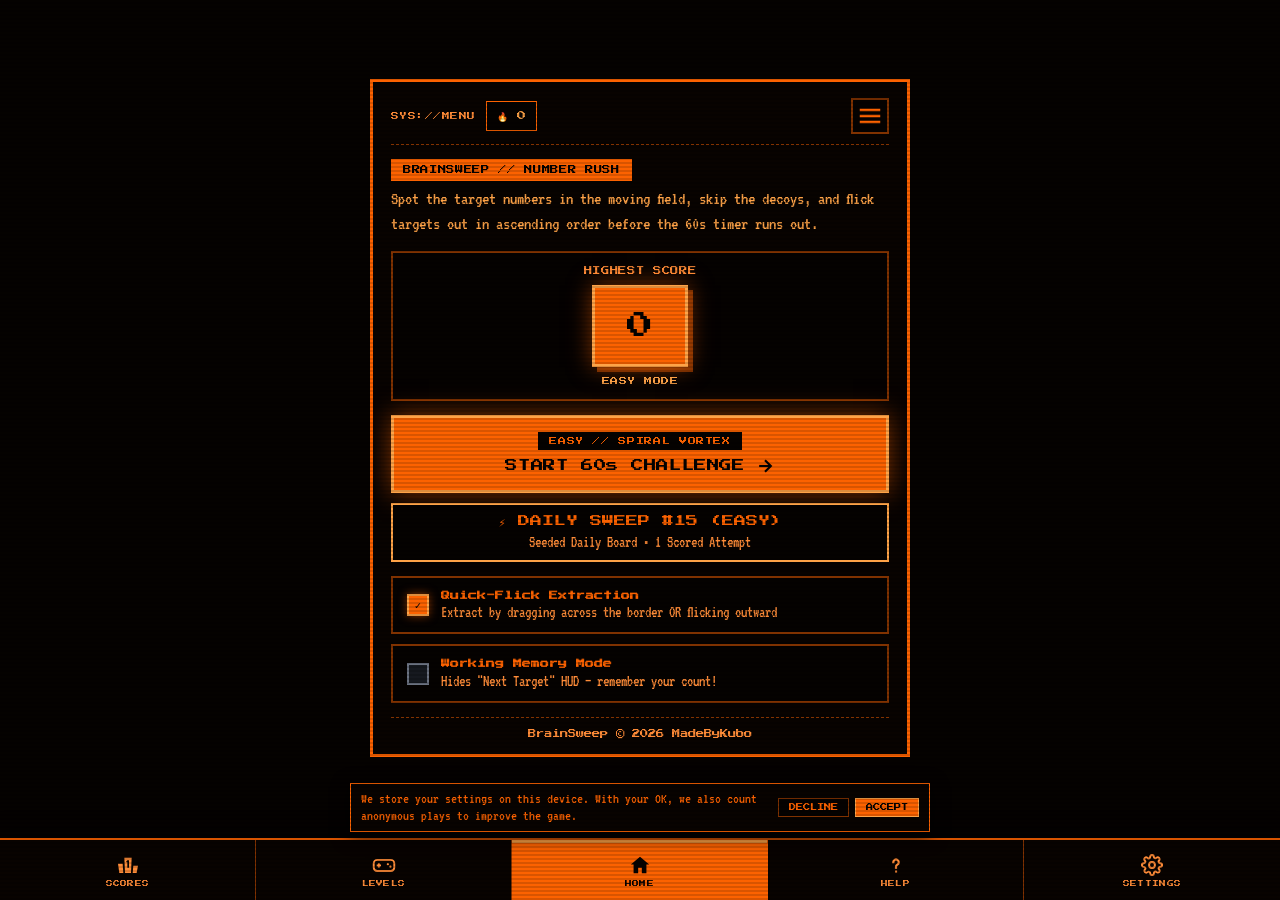
==== commit 9e1df1f9: "Implement Phases 1-5: MadeByKubo branding, 10px+ readable HUD, legacy/daily leaderboard hardening, r" ====
--- a/index.html
+++ b/index.html
@@ -4,11 +4,35 @@
   <meta charset="UTF-8" />
   <meta name="viewport" content="width=device-width, initial-scale=1.0" />
   <meta name="theme-color" content="#fc6200" />
+  <meta name="author" content="MadeByKubo" />
+  <meta name="application-name" content="BrainSweep" />
   <meta name="description" content="A fast 60-second number puzzle. Spot, flick, beat your best. Plays offline." />
   <meta name="apple-mobile-web-app-capable" content="yes" />
   <meta name="apple-mobile-web-app-status-bar-style" content="black-translucent" />
   <title>BrainSweep — 60-Second Number Rush</title>
   <link rel="canonical" href="https://brainsweep-tau.vercel.app/" />
+  <script type="application/ld+json">
+  {
+    "@context": "https://schema.org",
+    "@type": "VideoGame",
+    "name": "BrainSweep",
+    "description": "A fast 60-second number puzzle. Spot, flick, beat your best. Plays offline.",
+    "url": "https://brainsweep-tau.vercel.app",
+    "inLanguage": "en",
+    "genre": "Puzzle",
+    "isAccessibleForFree": true,
+    "author": {
+      "@type": "Organization",
+      "name": "MadeByKubo",
+      "url": "https://www.instagram.com/madebykubo"
+    },
+    "creator": {
+      "@type": "Organization",
+      "name": "MadeByKubo",
+      "url": "https://www.instagram.com/madebykubo"
+    }
+  }
+  </script>
 
   <!-- Open Graph / WhatsApp / Social Sharing -->
   <meta property="og:type" content="website" />
@@ -89,7 +113,7 @@
       <!-- Secondary Telemetry HUD in Header -->
       <div class="hud-bar" id="hudBar">
         <div class="hud-card timer-card" id="timerHudCard">
-          <span class="hud-label">TIME LEFT</span>
+          <span class="hud-label">TIME</span>
           <div class="hud-value-wrap">
             <span class="hud-value mono" id="hudTimer">01:00.0</span>
           </div>
@@ -99,7 +123,7 @@
         </div>
 
         <div class="hud-card streak-card">
-          <span class="hud-label">EXTRACTED</span>
+          <span class="hud-label">FOUND</span>
           <div class="hud-value-wrap">
             <span class="hud-value accent-emerald" id="hudExtracted">0</span>
             <span class="hud-sub" id="hudStreakBadge">0x</span>
@@ -107,10 +131,10 @@
         </div>
 
         <div class="hud-card pace-card" id="paceHudCard">
-          <span class="hud-label">PACE / AVG</span>
+          <span class="hud-label">PACE</span>
           <div class="hud-value-wrap">
             <span class="hud-value mono" id="hudPace">—</span>
-            <span class="hud-sub">sec / num</span>
+            <span class="hud-sub">s/#</span>
           </div>
         </div>
       </div>
@@ -257,8 +281,13 @@
 
     <!-- Footer Credit Bar (Gameplay Screen) -->
     <footer class="site-footer">
-      <span class="footer-credit">© MadeByKubo 2026</span>
+      <span class="footer-credit">BrainSweep © <span data-year>2026</span> MadeByKubo</span>
     </footer>
+
+    <!-- Unobtrusive Embed Creator Credit (Shown in Embed Mode unless whitelabeled on an allowed domain) -->
+    <div class="embed-creator-credit" id="embedCreatorCredit" hidden>
+      BrainSweep by MadeByKubo
+    </div>
 
     <!-- =====================================================================
          1. HOME SCREEN OVERLAY (#setupModal / HomeScreen)
@@ -373,7 +402,7 @@
 
         <!-- Home Screen Credit -->
         <div class="modal-credit">
-          <span>© MadeByKubo 2026</span>
+          <span>BrainSweep © <span data-year>2026</span> MadeByKubo</span>
         </div>
       </div>
     </div>
@@ -491,10 +520,14 @@
 
           <div class="info-block">
             <h3>CREDIT</h3>
-            <p>© MadeByKubo 2026</p>
+            <p>BrainSweep is made by MadeByKubo.</p>
+            <p>BrainSweep © <span data-year>2026</span> MadeByKubo</p>
             <div class="help-credit-links">
               <a href="https://youtube.com/@madebykubo" target="_blank" rel="noopener noreferrer" class="footer-link">[ YOUTUBE ]</a>
               <a href="https://www.instagram.com/madebykubo" target="_blank" rel="noopener noreferrer" class="footer-link">[ INSTAGRAM ]</a>
+            </div>
+            <div style="margin-top: 10px;">
+              <button type="button" class="secondary-btn" id="btnHelpShowTutorial" style="width: 100%; padding: 10px 14px;">SHOW TUTORIAL AGAIN</button>
             </div>
             <p class="help-disclaimer-note">BrainSweep is an entertainment game. It is not a medical or training product.</p>
           </div>
@@ -623,6 +656,23 @@
               </div>
             </div>
             <span class="settings-value-badge off" id="settingReducedMotionValue">OFF</span>
+          </button>
+
+          <!-- 7. Replay Interactive Tutorial -->
+          <button type="button" class="settings-row-btn" id="btnSettingShowTutorial">
+            <div class="settings-row-left">
+              <div class="settings-icon-box">
+                <svg viewBox="0 0 24 24" width="22" height="22" fill="none" stroke="currentColor" stroke-width="2.2" aria-hidden="true">
+                  <circle cx="12" cy="12" r="9"/>
+                  <path d="M9.5 9.5a2.5 2.5 0 1 1 3.8 2.1c-.8.5-1.3 1-1.3 2v.4"/>
+                  <circle cx="12" cy="17" r="0.8" fill="currentColor"/>
+                </svg>
+              </div>
+              <div class="settings-row-text">
+                <span class="settings-row-title">SHOW TUTORIAL AGAIN</span>
+              </div>
+            </div>
+            <span class="settings-value-badge">PLAY</span>
           </button>
         </div>
 
@@ -1185,8 +1235,8 @@
     </div>
   </div>
 
-  <script src="config.js"></script>
-  <script src="analytics.js"></script>
-  <script src="game.js"></script>
+  <script defer src="config.js"></script>
+  <script defer src="analytics.js"></script>
+  <script defer src="game.js"></script>
 </body>
 </html>
--- a/styles.css
+++ b/styles.css
@@ -306,8 +306,8 @@
 
 .hud-label {
   font-family: var(--font-pixel);
-  font-size: 0.46rem;
-  letter-spacing: 0.04em;
+  font-size: clamp(10px, 2.6vw, 12px);
+  letter-spacing: 0.03em;
   color: var(--text-muted);
   text-transform: uppercase;
   margin-bottom: 4px;
@@ -381,14 +381,15 @@
   display: inline-flex;
   align-items: center;
   justify-content: center;
-  gap: 6px;
+  gap: 5px;
   background: var(--bg-panel);
   color: var(--primary-text);
   border: 2px solid var(--border-subtle);
-  padding: 7px 10px;
+  padding: 7px 8px;
   min-height: 36px;
   font-family: var(--font-pixel);
-  font-size: 0.55rem;
+  font-size: clamp(11px, 2.8vw, 12px);
+  letter-spacing: 0;
   cursor: pointer;
   transition: background-color 0.12s ease, color 0.12s ease;
 }
@@ -501,7 +502,7 @@
 
 .target-card .hud-label {
   margin-bottom: 0;
-  font-size: 0.5rem;
+  font-size: clamp(11px, 2.8vw, 13px);
   color: var(--primary-text);
 }
 
@@ -700,7 +701,7 @@
   padding: 7px 12px;
   border: 2px solid var(--text-main);
   font-family: var(--font-pixel);
-  font-size: 0.54rem;
+  font-size: clamp(10px, 2.6vw, 12px);
   line-height: 1.45;
   text-align: center;
   white-space: normal;
@@ -1094,7 +1095,7 @@
   background: var(--bg-color);
   color: var(--primary-text);
   font-family: var(--font-pixel);
-  font-size: 0.62rem;
+  font-size: clamp(11px, 2.8vw, 12px);
   cursor: pointer;
 }
 
@@ -2224,24 +2225,32 @@
     order: 2;
     width: 100%;
     display: flex;
-    gap: 6px;
+    gap: 5px;
   }
   .icon-btn.has-label {
     flex: 1;
-    padding: 7px 6px;
+    padding: 6px 4px;
+    gap: 4px;
+    min-width: 0;
+    font-size: 11px;
+  }
+  .icon-btn.has-label svg {
+    width: 15px;
+    height: 15px;
+    flex-shrink: 0;
   }
   .icon-btn.icon-only {
-    width: 36px;
+    width: 34px;
   }
   .hud-bar {
     order: 3;
     width: 100%;
     display: grid;
-    grid-template-columns: repeat(3, 1fr);
-    gap: 6px;
+    grid-template-columns: repeat(3, minmax(0, 1fr));
+    gap: 5px;
   }
   body.offline-mode .hud-bar {
-    grid-template-columns: repeat(2, 1fr);
+    grid-template-columns: repeat(2, minmax(0, 1fr));
   }
   body.offline-mode .hud-value {
     font-size: 0.76rem;
@@ -2254,11 +2263,13 @@
   }
   .target-card {
     min-width: 190px;
-    padding: 5px 14px;
-    gap: 10px;
+    max-width: 100%;
+    padding: 5px 12px;
+    gap: 8px;
   }
   .target-card .hud-label {
-    font-size: 0.44rem;
+    font-size: clamp(11px, 2.8vw, 13px);
+    letter-spacing: 0.01em;
   }
   .target-card .hud-value {
     font-size: 0.88rem;
@@ -2268,21 +2279,21 @@
   }
   .hud-card, .timer-card {
     min-width: 0;
-    padding: 5px 5px;
+    padding: 5px 4px;
   }
   .hud-label {
-    font-size: 0.34rem;
-    letter-spacing: 0.02em;
-    margin-bottom: 2px;
+    font-size: clamp(10px, 2.6vw, 12px);
+    letter-spacing: 0;
+    margin-bottom: 3px;
   }
   .hud-value {
     font-size: 0.58rem;
   }
   .hud-sub {
-    font-size: 0.72rem;
+    font-size: 0.78rem;
   }
   .arena-feedback {
-    font-size: 0.44rem;
+    font-size: clamp(10px, 2.6vw, 12px);
     padding: 6px 10px;
     max-width: calc(100% - 16px);
   }
@@ -2988,13 +2999,18 @@
 .streak-fire-pill {
   display: inline-flex;
   align-items: center;
-  gap: 4px;
-  padding: 4px 8px;
+  justify-content: center;
+  gap: 5px;
+  padding: 6px 10px;
+  min-height: 30px;
   background: var(--bg-color);
   border: 1.5px solid var(--border-color);
   color: var(--accent-color);
   font-family: var(--font-pixel);
-  font-size: 0.48rem;
+  font-size: 0.56rem;
+  line-height: 1;
+  white-space: nowrap;
+  flex-shrink: 0;
 }
 
 .home-start-wrap {
@@ -3026,6 +3042,13 @@
   align-items: center;
   justify-content: space-between;
   gap: 10px;
+  width: 100%;
+}
+
+.results-badge-row .badge-pill {
+  flex: 1 1 auto;
+  min-width: 0;
+  margin-bottom: 0;
 }
 
 .zero-score-tip-box {
@@ -3059,6 +3082,7 @@
   text-decoration: none;
 }
 
+.share-result-btn[hidden],
 .sponsor-cta-btn[hidden] {
   display: none !important;
 }
@@ -3137,3 +3161,54 @@
 body.embed-mode #cookieConsentBanner {
   display: none !important;
 }
+
+/* Phase 2: Clear (High-Contrast) Theme +1px Readable HUD & Button Boost */
+:root[data-theme="clear"] .hud-label {
+  font-size: clamp(11px, 2.8vw, 13px);
+  font-weight: 700;
+}
+
+:root[data-theme="clear"] .target-card .hud-label {
+  font-size: clamp(12px, 3vw, 14px);
+  font-weight: 700;
+}
+
+:root[data-theme="clear"] .icon-btn,
+:root[data-theme="clear"] .icon-btn.has-label,
+:root[data-theme="clear"] .secondary-btn {
+  font-size: clamp(12px, 3vw, 13px);
+  font-weight: 700;
+}
+
+:root[data-theme="clear"] .primary-btn {
+  font-size: clamp(12px, 3.2vw, 14px);
+  font-weight: 700;
+}
+
+:root[data-theme="clear"] .arena-feedback {
+  font-size: clamp(11px, 2.8vw, 13px);
+  font-weight: 700;
+}
+
+/* Phase 1.6: Unobtrusive Embed Creator Credit */
+.embed-creator-credit {
+  display: none;
+  text-align: center;
+  font-family: var(--font-terminal);
+  font-size: 0.9rem;
+  line-height: 1.1;
+  letter-spacing: 0.04em;
+  color: var(--text-muted);
+  opacity: 0.8;
+  padding: 2px 4px 0;
+  flex-shrink: 0;
+}
+
+:root[data-embed="true"] .embed-creator-credit:not([hidden]),
+body.embed-mode .embed-creator-credit:not([hidden]) {
+  display: block;
+}
+
+.embed-creator-credit[hidden] {
+  display: none !important;
+}
